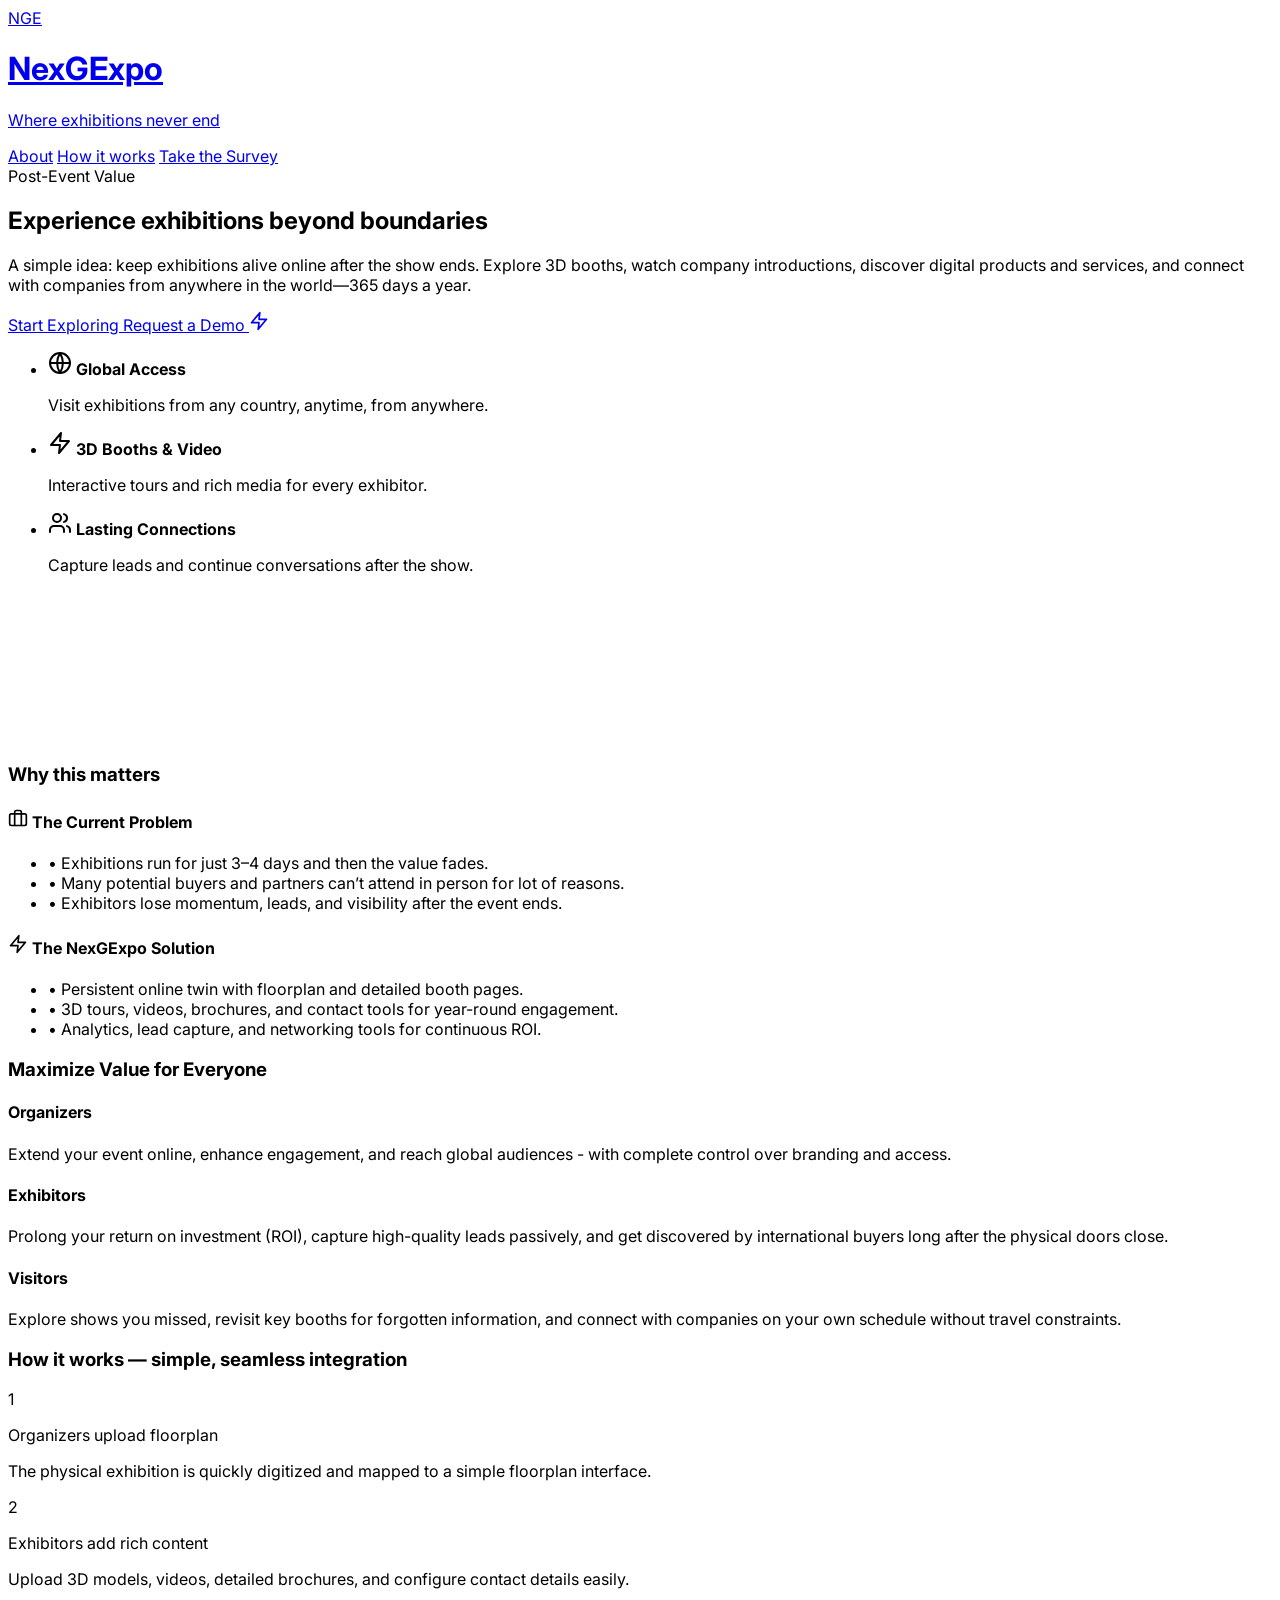
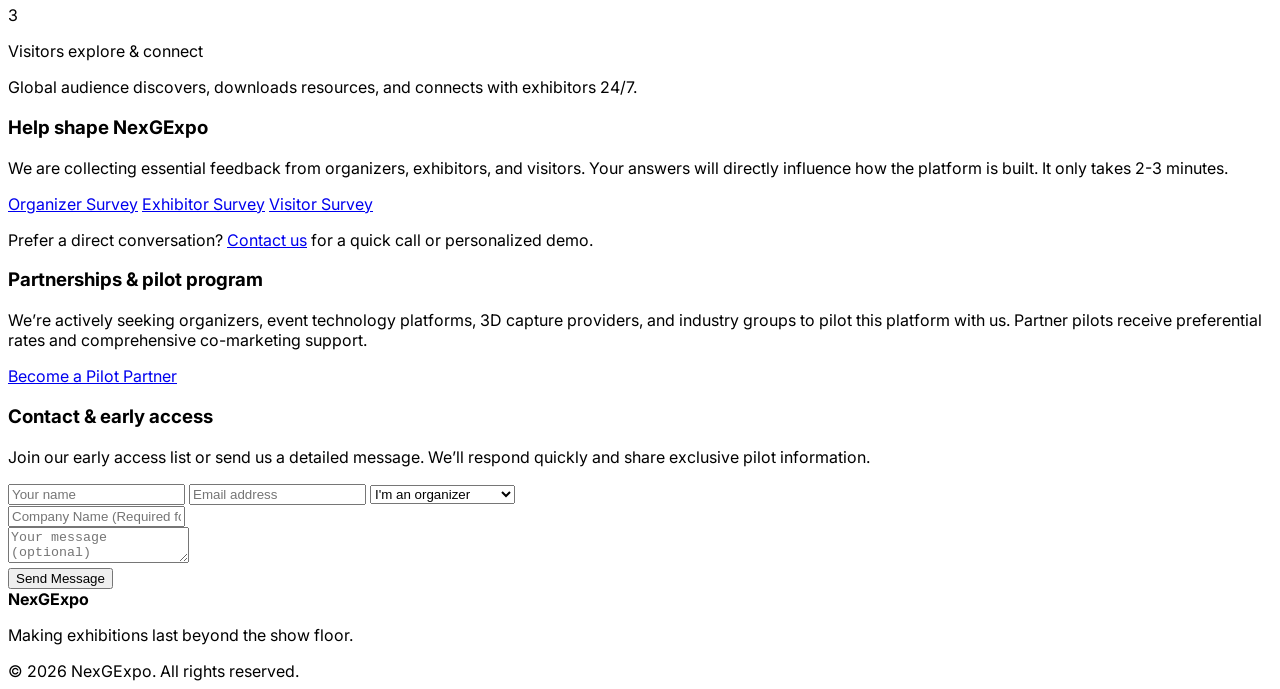
==== index.html @ d825de11 "Update index.html" ====
<!DOCTYPE html>
<html lang="en">
<head>
    <meta charset="UTF-8">
    <meta name="viewport" content="width=device-width, initial-scale=1.0">
    <link rel="apple-touch-icon" sizes="180x180" href="favicon/apple-touch-icon.png">
    <link rel="icon" type="image/png" sizes="32x32" href="favicon/favicon-32x32.png">
    <link rel="icon" type="image/png" sizes="16x16" href="favicon/favicon-16x16.png">
    <link rel="manifest" href="favicon/site.webmanifest">
    <title>NexGExpo | Experience Exhibitions Beyond Boundaries</title>
    <!-- Load Tailwind CSS -->
    <!-- <script src="https://cdn.tailwindcss.com"></script> -->
    
    <!-- SEO Meta Tags -->
    <meta name="description" content="NexGExpo keeps exhibitions alive online, 365 days a year. Explore 3D booths, download brochures, and connect with companies long after the physical event ends.">
    <meta name="keywords" content="virtual exhibitions, online exhibitions, hybrid events, post-event engagement, digital trade shows, 3D booths, event tech, NexGExpo, exhibition ROI">
    <meta name="author" content="NexGExpo">

    <style>
        @import url('https://fonts.googleapis.com/css2?family=Inter:wght@100..900&display=swap');
        body {
            font-family: 'Inter', sans-serif;
            scroll-padding-top: 80px; /* Offset for fixed header */
        }
        /* Custom scroll behavior for smooth transitions */
        html {
            scroll-behavior: smooth;
        }
    </style>
</head>
<body class="min-h-screen bg-gray-50 text-gray-900 antialiased">

    <!-- NAV - Fixed Header for better UX -->
    <header class="sticky top-0 z-50 bg-white shadow-lg backdrop-blur-sm bg-opacity-95 border-b border-gray-100">
        <div class="max-w-7xl mx-auto px-4 sm:px-6 lg:px-8 py-3 flex items-center justify-between">
            <!-- Logo & Brand -->
            <a href="index.html">
            <div class="flex items-center gap-3">
                <!-- LogoIcon Component equivalent -->
                <div class="w-10 h-10 rounded-lg bg-gradient-to-r from-indigo-600 to-teal-400 flex items-center justify-center text-white font-bold shadow-md">NGE</div>
                <div>
                    <h1 class="text-xl font-bold tracking-tight">NexGExpo</h1>
                    <p class="text-xs text-gray-500 hidden sm:block">Where exhibitions never end</p>
                </div>
            </div>
            </a>

            <!-- Navigation Links -->
            <nav class="flex items-center gap-4">
                <a href="#about" class="text-sm font-medium hover:text-indigo-600 transition duration-150 hidden md:block">About</a>
                <a href="#how" class="text-sm font-medium hover:text-indigo-600 transition duration-150 hidden md:block">How it works</a>
                <a href="#survey" class="text-sm font-semibold px-4 py-2 bg-indigo-600 text-white rounded-xl shadow-lg hover:bg-indigo-700 transition duration-150 transform hover:scale-105">
                    Take the Survey
                </a>
            </nav>
        </div>
    </header>

    <main class="pt-16 pb-12">
        <!-- HERO SECTION -->
        <section class="max-w-7xl mx-auto px-4 sm:px-6 lg:px-8 grid grid-cols-1 lg:grid-cols-2 gap-12">
            <!-- Hero Content -->
            <div>
                <span class="inline-block px-3 py-1 text-sm font-semibold bg-teal-100 text-teal-800 rounded-full mb-3">Post-Event Value</span>
                <h2 class="text-5xl lg:text-6xl font-extrabold leading-tight text-gray-900">
                    Experience exhibitions <span class="text-indigo-600">beyond boundaries</span>
                </h2>
                <p class="mt-5 text-xl text-gray-600">
                    A simple idea: keep exhibitions alive online after the show ends. Explore 3D booths, watch company introductions, discover digital products and services, and connect with companies from anywhere in the world—365 days a year.
                </p>

                <div class="mt-8 flex flex-col sm:flex-row gap-4">
                    <a href="#survey" class="inline-flex items-center justify-center px-8 py-3 bg-indigo-600 text-white rounded-xl font-semibold shadow-xl shadow-indigo-200 hover:bg-indigo-700 transition duration-200 transform hover:-translate-y-0.5">
                        Start Exploring
                    </a>
                    <!-- ADDED ID for JS interaction -->
                    <a href="#contact" id="request-demo-btn-hero" class="inline-flex items-center justify-center px-8 py-3 border border-gray-300 rounded-xl text-gray-700 font-medium hover:bg-gray-100 transition duration-200">
                        Request a Demo
                        <!-- Zap Icon (Lightning) -->
                        <svg xmlns="http://www.w3.org/2000/svg" width="20" height="20" viewBox="0 0 24 24" fill="none" stroke="currentColor" stroke-width="2" stroke-linecap="round" stroke-linejoin="round" class="ml-2 w-5 h-5"><polygon points="13 2 3 14 12 14 11 22 21 10 12 10 13 2"/></svg>
                    </a>
                </div>

                <!-- Feature Grid -->
                <ul class="mt-12 grid grid-cols-1 sm:grid-cols-3 gap-6">
                    <li class="bg-white p-5 rounded-xl shadow-md border border-indigo-100">
                        <!-- Globe Icon -->
                        <svg xmlns="http://www.w3.org/2000/svg" width="24" height="24" viewBox="0 0 24 24" fill="none" stroke="currentColor" stroke-width="2" stroke-linecap="round" stroke-linejoin="round" class="w-6 h-6 text-indigo-500 mb-2"><circle cx="12" cy="12" r="10"/><path d="M12 2a20 20 0 0 0 0 20m0-20a20 20 0 0 1 0 20M2 12h20"/></svg>
                        <strong class="font-semibold text-gray-800">Global Access</strong>
                        <p class="text-sm text-gray-500 mt-1">Visit exhibitions from any country, anytime, from anywhere.</p>
                    </li>
                    <li class="bg-white p-5 rounded-xl shadow-md border border-indigo-100">
                        <!-- Zap Icon (Lightning) -->
                        <svg xmlns="http://www.w3.org/2000/svg" width="24" height="24" viewBox="0 0 24 24" fill="none" stroke="currentColor" stroke-width="2" stroke-linecap="round" stroke-linejoin="round" class="w-6 h-6 text-teal-500 mb-2"><polygon points="13 2 3 14 12 14 11 22 21 10 12 10 13 2"/></svg>
                        <strong class="font-semibold text-gray-800">3D Booths & Video</strong>
                        <p class="text-sm text-gray-500 mt-1">Interactive tours and rich media for every exhibitor.</p>
                    </li>
                    <li class="bg-white p-5 rounded-xl shadow-md border border-indigo-100">
                        <!-- Users Icon -->
                        <svg xmlns="http://www.w3.org/2000/svg" width="24" height="24" viewBox="0 0 24 24" fill="none" stroke="currentColor" stroke-width="2" stroke-linecap="round" stroke-linejoin="round" class="w-6 h-6 text-pink-500 mb-2"><path d="M16 21v-2a4 4 0 0 0-4-4H6a4 4 0 0 0-4 4v2"/><circle cx="9" cy="7" r="4"/><path d="M22 21v-2a4 4 0 0 0-3-3.87"/><path d="M16 3.13a4 4 0 0 1 0 7.75"/></svg>
                        <strong class="font-semibold text-gray-800">Lasting Connections</strong>
                        <p class="text-sm text-gray-500 mt-1">Capture leads and continue conversations after the show.</p>
                    </li>
                </ul>
            </div>

            <!-- Hero Video / MP4 Embed -->
            <div class="w-full relative">
                <!-- Inner container: pt-[56.25%] maintains 16:9 aspect ratio on mobile. lg:pt-0 lg:h-full forces the height to match the adjacent grid column on desktop. -->
                <div class="relative pt-[56.25%] lg:pt-0 lg:h-full">
                    <video
                        autoplay
                        loop
                        muted
                        playsinline
                        poster=""
                        class="absolute top-0 left-0 w-full h-full object-cover rounded-2xl shadow-2xl transition duration-500 hover:shadow-indigo-400/50"
                    >
                        <!-- Source path: Assumes the video file is in the same directory as index.html -->
                        <!-- NOTE: Using a pexels download URL as a static source, though this won't work in the final deployed environment, it serves as a good example. -->
                        <source src="https://www.pexels.com/download/video/3209828/" type="video/mp4">
                        Your browser does not support HTML5 video.
                    </video>
                </div>
            </div>
        </section>

        <!-- ABOUT / PROBLEM + SOLUTION -->
        <section id="about" class="max-w-6xl mx-auto px-4 sm:px-6 lg:px-8 mt-20">
            <div class="bg-white rounded-2xl shadow-xl p-8 md:p-12 border border-gray-200">
                <h3 class="text-3xl font-bold text-gray-900">Why this matters</h3>
                <div class="mt-8 grid grid-cols-1 md:grid-cols-2 gap-8">
                    <!-- Problem -->
                    <div class="p-6 bg-red-50/50 border border-red-100 rounded-xl">
                        <h4 class="font-bold text-xl text-red-700 mb-3 flex items-center">
                            <!-- Briefcase Icon -->
                            <svg xmlns="http://www.w3.org/2000/svg" width="20" height="20" viewBox="0 0 24 24" fill="none" stroke="currentColor" stroke-width="2" stroke-linecap="round" stroke-linejoin="round" class="w-5 h-5 mr-2"><rect width="20" height="14" x="2" y="7" rx="2" ry="2"/><path d="M16 21V5a2 2 0 0 0-2-2h-4a2 2 0 0 0-2 2v16"/></svg>
                            The Current Problem
                        </h4>
                        <ul class="mt-3 space-y-2 text-gray-700">
                            <li class="flex items-start"><span class="text-red-500 mr-2">•</span> Exhibitions run for just 3–4 days and then the value fades.</li>
                            <li class="flex items-start"><span class="text-red-500 mr-2">•</span> Many potential buyers and partners can’t attend in person for lot of reasons.</li>
                            <li class="flex items-start"><span class="text-red-500 mr-2">•</span> Exhibitors lose momentum, leads, and visibility after the event ends.</li>
                        </ul>
                    </div>
                    <!-- Solution -->
                    <div class="p-6 bg-green-50/50 border border-green-100 rounded-xl">
                        <h4 class="font-bold text-xl text-green-700 mb-3 flex items-center">
                            <!-- Zap Icon (Lightning) -->
                            <svg xmlns="http://www.w3.org/2000/svg" width="20" height="20" viewBox="0 0 24 24" fill="none" stroke="currentColor" stroke-width="2" stroke-linecap="round" stroke-linejoin="round" class="w-5 h-5 mr-2"><polygon points="13 2 3 14 12 14 11 22 21 10 12 10 13 2"/></svg>
                            The NexGExpo Solution
                        </h4>
                        <ul class="mt-3 space-y-2 text-gray-700">
                            <li class="flex items-start"><span class="text-green-500 mr-2">•</span> Persistent online twin with floorplan and detailed booth pages.</li>
                            <li class="flex items-start"><span class="text-green-500 mr-2">•</span> 3D tours, videos, brochures, and contact tools for year-round engagement.</li>
                            <li class="flex items-start"><span class="text-green-500 mr-2">•</span> Analytics, lead capture, and networking tools for continuous ROI.</li>
                        </ul>
                    </div>
                </div>
            </div>
        </section>

        <!-- WHO BENEFITS -->
        <section class="max-w-7xl mx-auto px-4 sm:px-6 lg:px-8 mt-16">
            <h3 class="text-3xl font-bold text-center mb-10">Maximize Value for Everyone</h3>
            <div class="mt-6 grid grid-cols-1 md:grid-cols-3 gap-6">
                <div class="bg-white p-8 rounded-xl shadow-lg border-t-4 border-indigo-500">
                    <h4 class="font-bold text-2xl text-gray-900 mb-2">Organizers</h4>
                    <p class="mt-2 text-gray-600">Extend your event online, enhance engagement, and reach global audiences - with complete control over branding and access.</p>
                </div>
                <div class="bg-white p-8 rounded-xl shadow-lg border-t-4 border-teal-500">
                    <h4 class="font-bold text-2xl text-gray-900 mb-2">Exhibitors</h4>
                    <p class="mt-2 text-gray-600">Prolong your return on investment (ROI), capture high-quality leads passively, and get discovered by international buyers long after the physical doors close.</p>
                </div>
                <div class="bg-white p-8 rounded-xl shadow-lg border-t-4 border-pink-500">
                    <h4 class="font-bold text-2xl text-gray-900 mb-2">Visitors</h4>
                    <p class="mt-2 text-gray-600">Explore shows you missed, revisit key booths for forgotten information, and connect with companies on your own schedule without travel constraints.</p>
                </div>
            </div>
        </section>

        <!-- HOW IT WORKS -->
        <section id="how" class="max-w-5xl mx-auto px-4 sm:px-6 lg:px-8 mt-20">
            <h3 class="text-3xl font-bold text-center mb-10">How it works — simple, seamless integration</h3>
            <div class="mt-6 grid grid-cols-1 md:grid-cols-3 gap-8">
                <div class="bg-white p-8 rounded-xl shadow-lg text-center border">
                    <div class="text-5xl font-extrabold text-indigo-600 bg-indigo-50 w-16 h-16 rounded-full inline-flex items-center justify-center mx-auto mb-4 border-2 border-indigo-200">1</div>
                    <p class="mt-3 font-semibold text-lg text-gray-900">Organizers upload floorplan</p>
                    <p class="text-sm text-gray-500 mt-2">The physical exhibition is quickly digitized and mapped to a simple floorplan interface.</p>
                </div>
                <div class="bg-white p-8 rounded-xl shadow-lg text-center border">
                    <div class="text-5xl font-extrabold text-teal-600 bg-teal-50 w-16 h-16 rounded-full inline-flex items-center justify-center mx-auto mb-4 border-2 border-teal-200">2</div>
                    <p class="mt-3 font-semibold text-lg text-gray-900">Exhibitors add rich content</p>
                    <p class="text-sm text-gray-500 mt-2">Upload 3D models, videos, detailed brochures, and configure contact details easily.</p>
                </div>
                <div class="bg-white p-8 rounded-xl shadow-lg text-center border">
                    <div class="text-5xl font-extrabold text-pink-600 bg-pink-50 w-16 h-16 rounded-full inline-flex items-center justify-center mx-auto mb-4 border-2 border-pink-200">3</div>
                    <p class="mt-3 font-semibold text-lg text-gray-900">Visitors explore & connect</p>
                    <p class="text-sm text-gray-500 mt-2">Global audience discovers, downloads resources, and connects with exhibitors 24/7.</p>
                </div>
            </div>
        </section>

        <!-- SURVEY SECTION -->
        <section id="survey" class="max-w-4xl mx-auto px-4 sm:px-6 lg:px-8 mt-20">
            <div class="bg-indigo-700 text-white rounded-3xl p-8 md:p-12 shadow-2xl">
                <h3 class="text-3xl font-bold">Help shape NexGExpo</h3>
                <p class="mt-4 text-indigo-100 text-lg">We are collecting essential feedback from organizers, exhibitors, and visitors. Your answers will directly influence how the platform is built. It only takes 2-3 minutes.</p>

                <div class="mt-8 grid grid-cols-1 sm:grid-cols-3 gap-4">
                    <a href="organizers.html" rel="noreferrer" class="block text-center px-4 py-3 bg-white text-indigo-700 rounded-xl font-semibold hover:bg-indigo-50 transition duration-200 shadow-md">Organizer Survey</a>
                    <a href="exhibitors.html" rel="noreferrer" class="block text-center px-4 py-3 bg-white text-indigo-700 rounded-xl font-semibold hover:bg-indigo-50 transition duration-200 shadow-md">Exhibitor Survey</a>
                    <a href="visitors.html" rel="noreferrer" class="block text-center px-4 py-3 bg-white text-indigo-700 rounded-xl font-semibold hover:bg-indigo-50 transition duration-200 shadow-md">Visitor Survey</a>
                </div>

                <p class="mt-6 text-indigo-100 text-sm text-center sm:text-left">Prefer a direct conversation? <a href="#contact" class="underline font-medium hover:text-white transition duration-200">Contact us</a> for a quick call or personalized demo.</p>
            </div>
        </section>

        <!-- PARTNERSHIPS -->
        <section class="max-w-6xl mx-auto px-4 sm:px-6 lg:px-8 mt-16">
            <div class="bg-white rounded-2xl shadow-xl p-8 md:p-12 border border-gray-200">
                <h3 class="text-3xl font-bold">Partnerships & pilot program</h3>
                <p class="mt-4 text-gray-600 text-lg">We’re actively seeking organizers, event technology platforms, 3D capture providers, and industry groups to pilot this platform with us. Partner pilots receive preferential rates and comprehensive co-marketing support.</p>

                <div class="mt-6">
                    <!-- MODIFIED: Added id="pilot-partner-btn" for JS targeting -->
                    <a href="#contact" id="pilot-partner-btn" class="inline-block px-6 py-3 bg-teal-600 text-white rounded-xl font-semibold shadow-lg hover:bg-teal-700 transition duration-200">
                        Become a Pilot Partner
                    </a>
                </div>
            </div>
        </section>

        <!-- CONTACT -->
        <section id="contact" class="max-w-4xl mx-auto px-4 sm:px-6 lg:px-8 mt-20 mb-20">
            <div class="bg-white rounded-2xl shadow-xl p-8 md:p-12 border border-gray-200">
                <h3 class="text-3xl font-bold">Contact & early access</h3>
                <p class="mt-4 text-gray-600 text-lg">Join our early access list or send us a detailed message. We’ll respond quickly and share exclusive pilot information.</p>

                <!-- FORM UPDATED FOR WEB3FORMS -->
                <form id="contact-form" class="mt-8 grid grid-cols-1 gap-5" method="POST" action="https://api.web3forms.com/submit">
                    <!-- REQUIRED: Web3Forms Access Key (REPLACE THIS WITH YOUR KEY!) -->
                    <input type="hidden" name="access_key" value="9a3b64be-4da1-4e08-b91c-bed47e2fc837">
                    <!-- Custom Subject Line (Optional) -->
                    <input type="hidden" name="subject" value="New Contact Inquiry from NexGExpo Landing Page">

                    <input
                        type="text"
                        placeholder="Your name"
                        name="Name"
                        required
                        class="w-full border border-gray-300 rounded-lg px-4 py-3 focus:ring-indigo-500 focus:border-indigo-500 transition duration-150"
                    />
                    <input
                        type="email"
                        placeholder="Email address"
                        name="Email"
                        required
                        class="w-full border border-gray-300 rounded-lg px-4 py-3 focus:ring-indigo-500 focus:border-indigo-500 transition duration-150"
                    />
                    <!-- UPDATED: Changed display text to just "Request Demo" -->
                    <select
                        id="role-select"
                        name="Role"
                        class="w-full border border-gray-300 rounded-lg px-4 py-3 bg-white appearance-none focus:ring-indigo-500 focus:border-indigo-500 transition duration-150"
                    >
                        <option value="Organizer">I'm an organizer</option>
                        <option value="Exhibitor">I'm an exhibitor</option>
                        <option value="Visitor">I'm a visitor/attendee</option>
                        <!-- UPDATED DISPLAY TEXT -->
                        <option value="Request_Demo">Request Demo</option>
                        <option value="Other">Other / Partner</option>
                    </select>

                    <!-- NEW: Company Name Field (Conditional visibility handled by JS) -->
                    <div id="company-name-group" class="hidden">
                        <input
                            type="text"
                            placeholder="Company Name (Required for Demo)"
                            name="Company Name"
                            class="w-full border border-gray-300 rounded-lg px-4 py-3 focus:ring-indigo-500 focus:border-indigo-500 transition duration-150"
                        />
                    </div>

                    <!-- UPDATED: Added ID for JS handling -->
                    <textarea
                        id="message-textarea"
                        placeholder="Your message (optional)"
                        name="Message"
                        class="w-full border border-gray-300 rounded-lg px-4 py-3 h-32 resize-none focus:ring-indigo-500 focus:border-indigo-500 transition duration-150"
                    ></textarea>

                    <div class="flex flex-col sm:flex-row items-center gap-4 mt-2">
                        <button
                            type="submit"
                            id="submit-btn"
                            class="w-full sm:w-auto px-6 py-3 bg-indigo-600 text-white rounded-xl font-semibold hover:bg-indigo-700 transition duration-200 disabled:opacity-50 disabled:cursor-not-allowed shadow-md"
                        >
                            Send Message
                        </button>
                    </div>

                    <!-- Form Status Messages -->
                    <div id="form-status"></div>
                </form>
            </div>
        </section>
    </main>

    <!-- FOOTER -->
    <footer class="bg-white border-t border-gray-200">
        <div class="max-w-7xl mx-auto px-4 sm:px-6 lg:px-8 py-8 flex flex-col md:flex-row items-center justify-between gap-4">
            <div class="text-center md:text-left">
                <strong class="text-gray-900 text-lg">NexGExpo</strong>
                <p class="text-sm text-gray-500 mt-1">Making exhibitions last beyond the show floor.</p>
            </div>
            <div class="text-sm text-gray-500">© <span id="current-year"></span> NexGExpo. All rights reserved.</div>
        </div>
    </footer>

    <!-- Vanilla JavaScript for interactivity (Form Handling) -->
    <script>
        document.addEventListener('DOMContentLoaded', () => {
            // Set current year in the footer
            document.getElementById('current-year').textContent = new Date().getFullYear();
            
            setupFormSubmission();
            const updateFields = setupConditionalFields(); // Store the updateFields function
            setupSmoothScrolling(updateFields); // Pass updateFields to smooth scrolling handler
        });

        // Function to handle conditional visibility and auto-filling
        function setupConditionalFields() {
            const roleSelect = document.getElementById('role-select');
            const companyNameGroup = document.getElementById('company-name-group');
            const companyNameInput = companyNameGroup.querySelector('input[name="Company Name"]');
            const messageTextarea = document.getElementById('message-textarea');
            const DEMO_MESSAGE = "Notify me when demo Launches";

            const updateFields = () => {
                // Check if the selected role is the "Request Demo" option
                const isDemoRequest = roleSelect.value === 'Request_Demo';

                // NOTE: The 'Other' role does not require the Company Name field
                const isPartnerRequest = roleSelect.value === 'Other'; 

                if (isDemoRequest) {
                    // 1. Show Company Name field and make it required
                    companyNameGroup.classList.remove('hidden');
                    companyNameInput.required = true;

                    // 2. Auto-fill message if it's currently empty or contains a default placeholder
                    if (messageTextarea.value.trim() === '' || messageTextarea.value.trim() === 'Your message (optional)') {
                        messageTextarea.value = DEMO_MESSAGE;
                    }

                } else if (isPartnerRequest) {
                    // 1. Hide Company Name field and remove required attribute
                    companyNameGroup.classList.add('hidden');
                    companyNameInput.required = false;
                    companyNameInput.value = ''; // Clear value

                    // 2. Clear message only if it contains the auto-filled text
                    if (messageTextarea.value.trim() === DEMO_MESSAGE) {
                        messageTextarea.value = '';
                    }
                } else {
                    // 1. Hide Company Name field and remove required attribute
                    companyNameGroup.classList.add('hidden');
                    companyNameInput.required = false;
                    companyNameInput.value = ''; // Clear value

                    // 2. Clear message only if it contains the auto-filled text
                    if (messageTextarea.value.trim() === DEMO_MESSAGE) {
                        messageTextarea.value = '';
                    }
                }
            };

            // Initial call to set fields based on default selection (if needed)
            updateFields();
            // Listen for changes in the dropdown
            roleSelect.addEventListener('change', updateFields);
            
            // Return the updateFields function so it can be called externally
            return updateFields;
        }

        // Function to display status messages (success/error)
        function showStatusMessage(status, message = '') {
            const formStatus = document.getElementById('form-status');
            let htmlContent = '';
            
            if (status === 'success') {
                htmlContent = `
                    <p class="mt-4 p-3 bg-green-100 text-green-700 border border-green-300 rounded-lg flex items-center">
                        <!-- Mail Icon SVG -->
                        <svg xmlns="http://www.w3.org/2000/svg" width="20" height="20" viewBox="0 0 24 24" fill="none" stroke="currentColor" stroke-width="2" stroke-linecap="round" stroke-linejoin="round" class="w-5 h-5 mr-2"><path d="M4 4h16c1.1 0 2 .9 2 2v12c0 1.1-.9 2-2 2H4c-1.1 0-2-.9-2-2V6c0-1.1.9-2 2-2z"/><polyline points="22,6 12,13 2,6"/></svg>
                        Thank you! Your message has been sent successfully. We'll be in touch soon.
                    </p>`;
            } else if (status === 'error') {
                htmlContent = `
                    <p class="mt-4 p-3 bg-red-100 text-red-700 border border-red-300 rounded-lg flex items-center">
                        <!-- Alert Triangle Icon SVG -->
                        <svg xmlns="http://www.w3.org/2000/svg" width="20" height="20" viewBox="0 0 24 24" fill="none" stroke="currentColor" stroke-width="2" stroke-linecap="round" stroke-linejoin="round" class="w-5 h-5 mr-2"><path d="M10.29 3.86L2.4 17.65C1.73 18.81 2.65 20 4 20h16c1.35 0 2.27-1.19 1.6-2.35L13.71 3.86c-.66-1.16-2.36-1.16-3.02 0z"/><line x1="12" y1="9" x2="12" y2="13"/><line x1="12" y1="17" x2="12.01" y2="17"/></svg>
                        Submission failed: ${message}
                    </p>`;
            } else {
                formStatus.innerHTML = '';
                return;
            }
            
            formStatus.innerHTML = htmlContent;
        }

        async function setupFormSubmission() {
            const form = document.getElementById('contact-form');
            const submitButton = document.getElementById('submit-btn');

            form.addEventListener('submit', async (e) => {
                e.preventDefault();
                
                // Manual check to ensure required fields (especially dynamic ones) are filled
                if (!form.checkValidity()) {
                    // If form is invalid, let the browser show its error messages.
                    form.reportValidity();
                    return; 
                }

                // Set submitting state
                submitButton.disabled = true;
                submitButton.textContent = 'Sending...';
                submitButton.classList.add('opacity-50', 'cursor-not-allowed');
                showStatusMessage(null); // Clear previous status

                const formData = new FormData(form);

                try {
                    // Send data to Web3Forms endpoint
                    const response = await fetch(form.action, {
                        method: form.method,
                        body: formData
                    });

                    // Web3Forms always returns JSON
                    const result = await response.json(); 

                    if (result.success) {
                        showStatusMessage('success');
                        form.reset();
                    } else {
                        // Handle server-side errors (e.g., missing access key)
                        console.error('Web3Forms Error:', result);
                        showStatusMessage('error', result.message || 'Please check the console for details.');
                    }

                } catch (error) {
                    console.error('Submission Network Error:', error);
                    showStatusMessage('error', 'Network error or unable to reach the server.');
                } finally {
                    // Reset state
                    submitButton.disabled = false;
                    submitButton.textContent = 'Send Message';
                    submitButton.classList.remove('opacity-50', 'cursor-not-allowed');
                }
            });
        }

        function setupSmoothScrolling(updateFieldsCallback) {
            const roleSelect = document.getElementById('role-select');
            const requestDemoBtn = document.getElementById('request-demo-btn-hero');
            // NEW: Get the Pilot Partner button
            const pilotPartnerBtn = document.getElementById('pilot-partner-btn');

            // Set up listener for the main "Request a Demo" button click
            if (requestDemoBtn) {
                requestDemoBtn.addEventListener('click', () => {
                    // 1. Set the dropdown to the demo option
                    roleSelect.value = 'Request_Demo';
                    
                    // 2. Manually trigger the conditional logic to show Company field and fill message
                    if (updateFieldsCallback) {
                        updateFieldsCallback();
                    }
                    // The anchor's default behavior handles the scroll to #contact
                });
            }
            
            // NEW: Set up listener for the "Pilot Partner" button click
            if (pilotPartnerBtn) {
                pilotPartnerBtn.addEventListener('click', () => {
                    // 1. Set the dropdown to the Other/Partner option
                    roleSelect.value = 'Other';

                    // 2. Manually trigger the conditional logic to hide Company field and clear demo message
                    if (updateFieldsCallback) {
                        updateFieldsCallback();
                    }
                    // The anchor's default behavior handles the scroll to #contact
                });
            }


            // This is the manual JS smooth scroll implementation to handle the fixed header offset
            document.querySelectorAll('a[href^="#"]').forEach(anchor => {
                anchor.addEventListener('click', function (e) {
                    const href = this.getAttribute('href');
                    const targetId = href.substring(1);
                    const targetElement = document.getElementById(targetId);

                    if (targetElement) {
                        // Only prevent default if it's a valid internal hash link
                        e.preventDefault(); 
                        
                        const offset = 80;
                        const elementPosition = targetElement.getBoundingClientRect().top;
                        const offsetPosition = elementPosition + window.pageYOffset - offset;

                        window.scrollTo({
                            top: offsetPosition,
                            behavior: 'smooth'
                        });
                    }
                });
            });
        }
    </script>
</body>

</html>
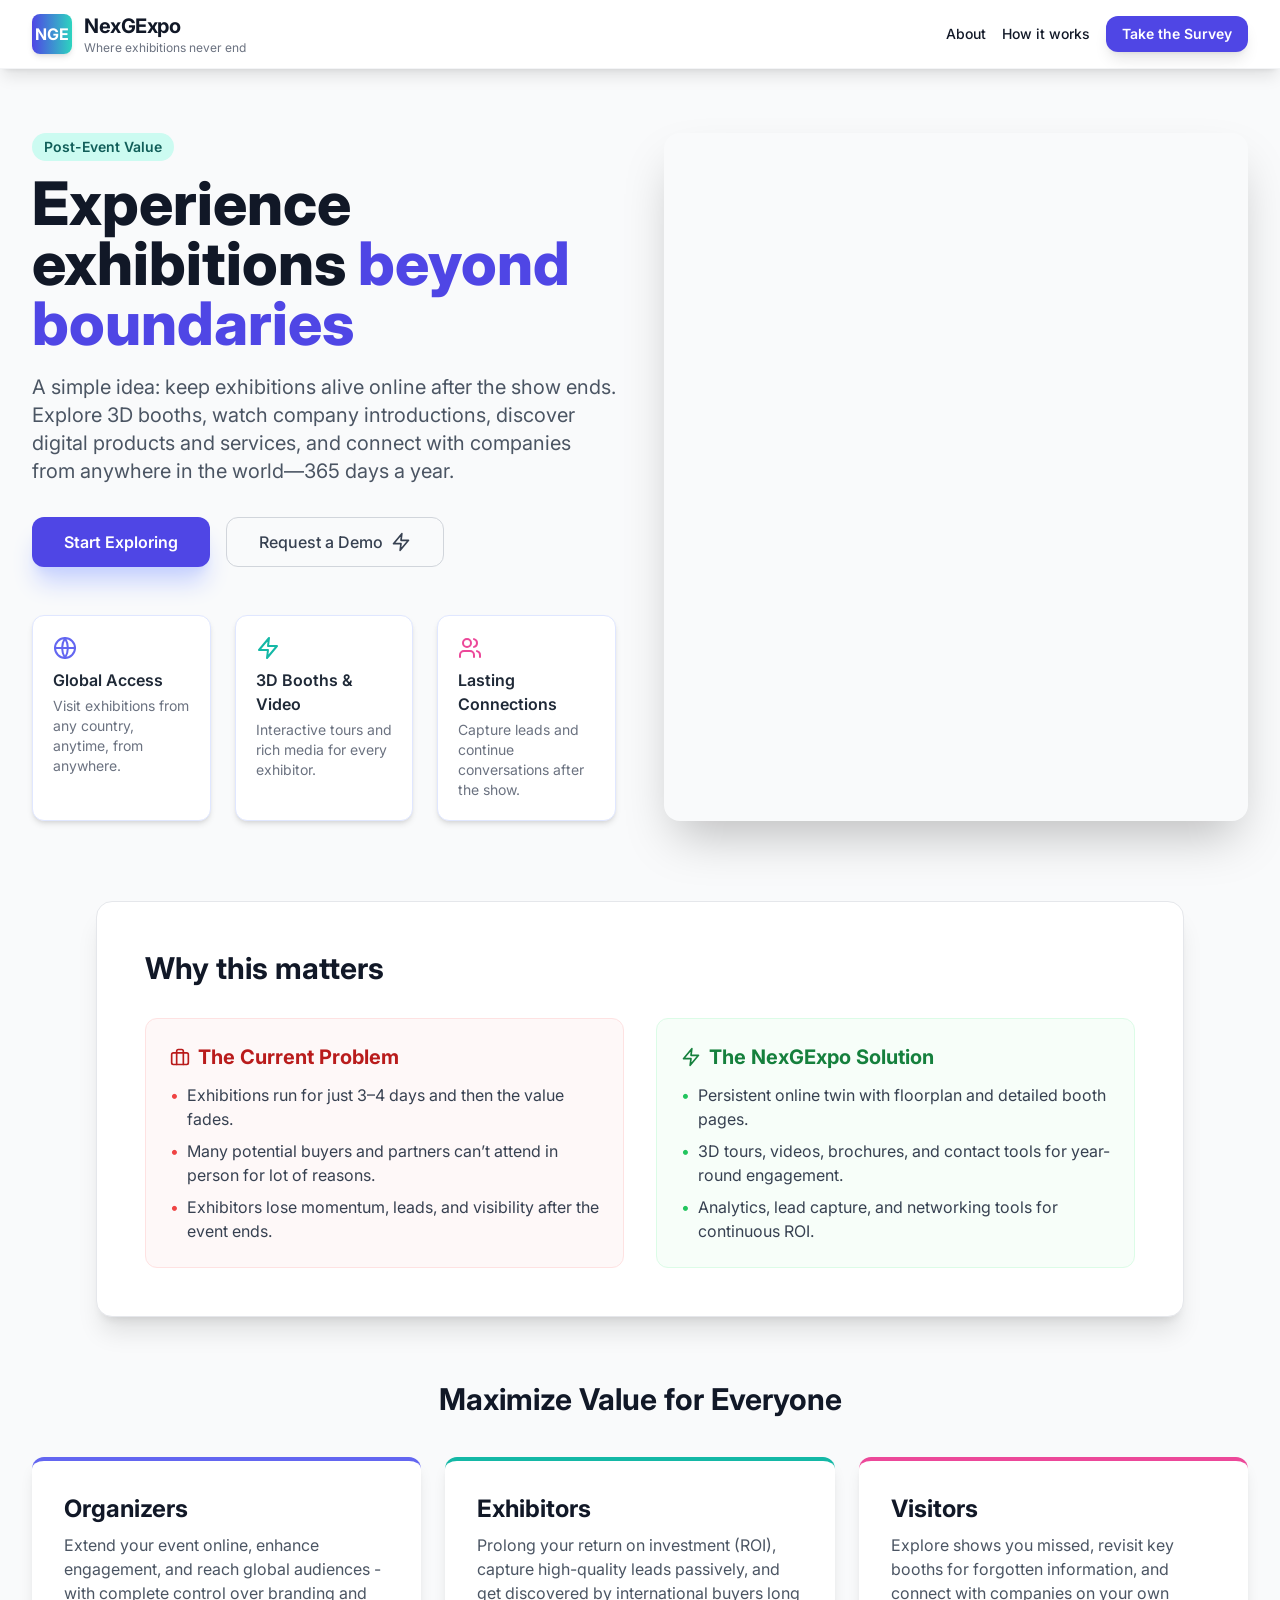
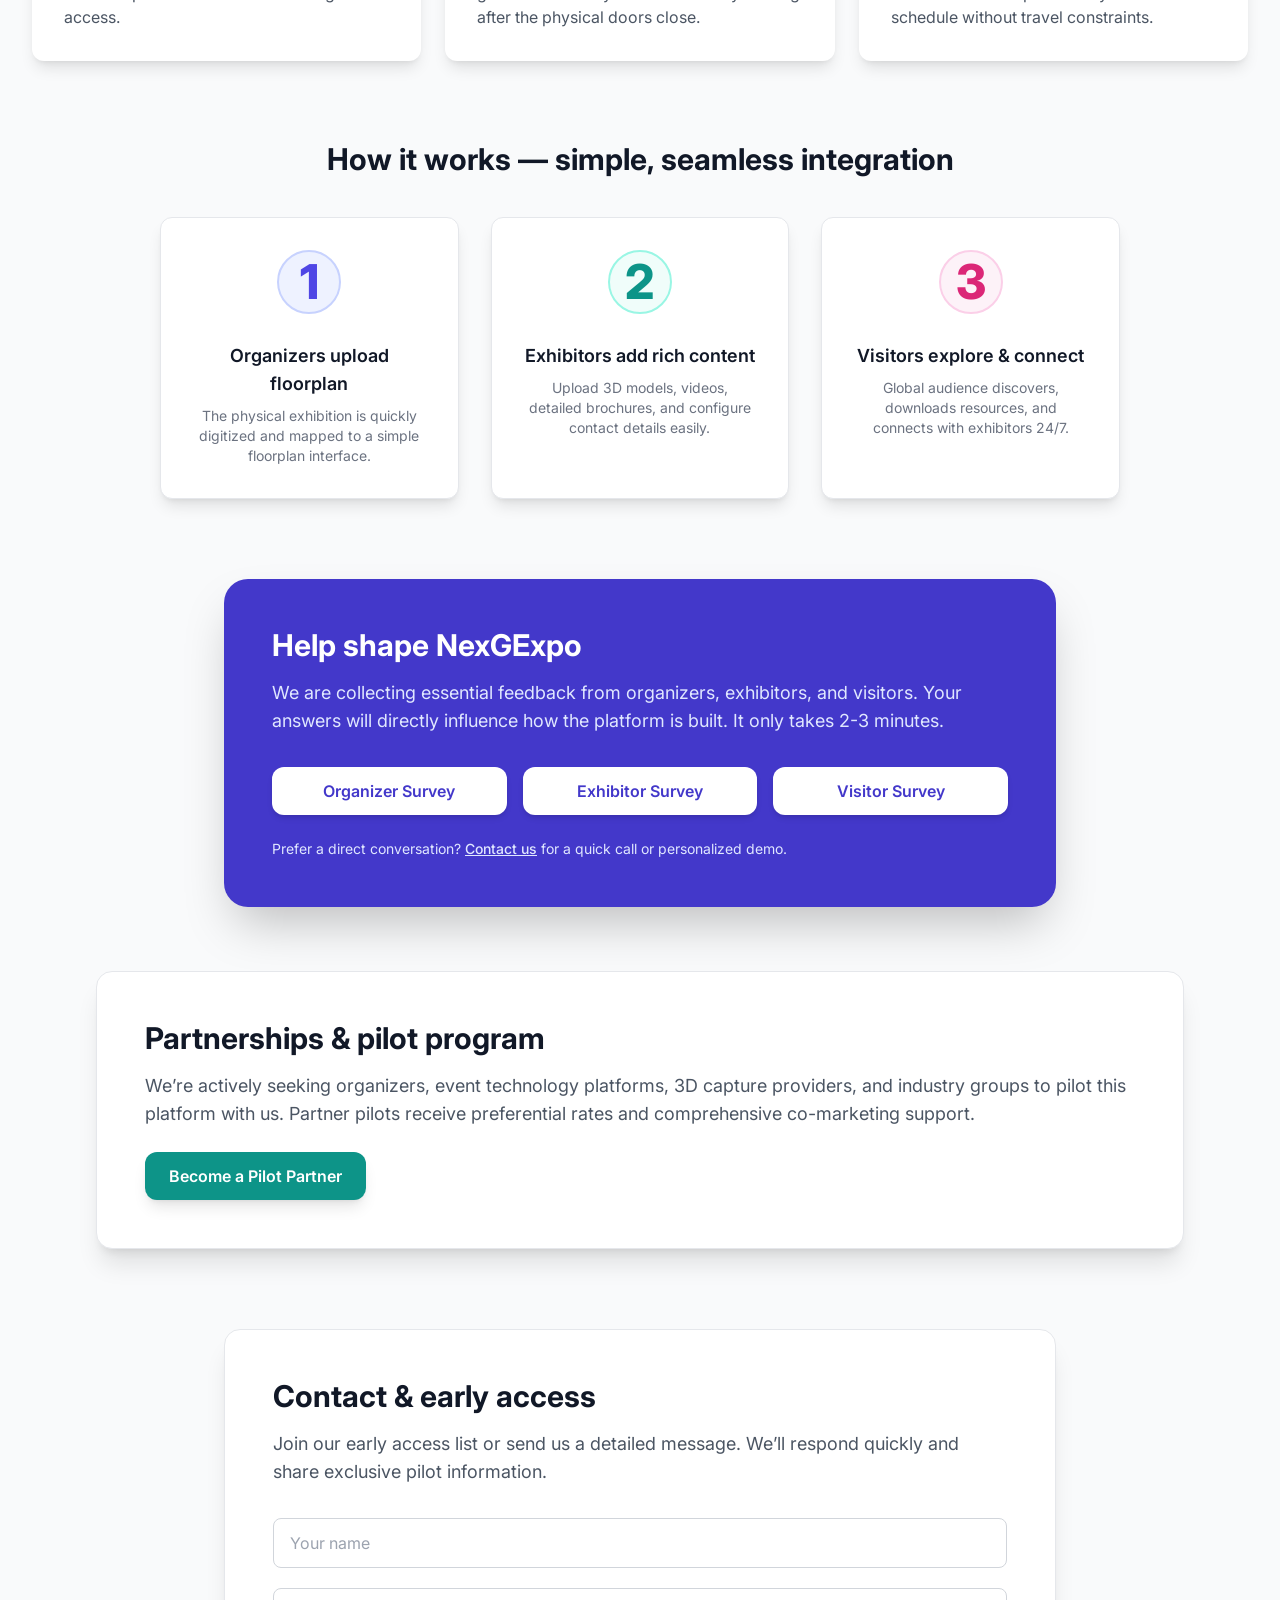
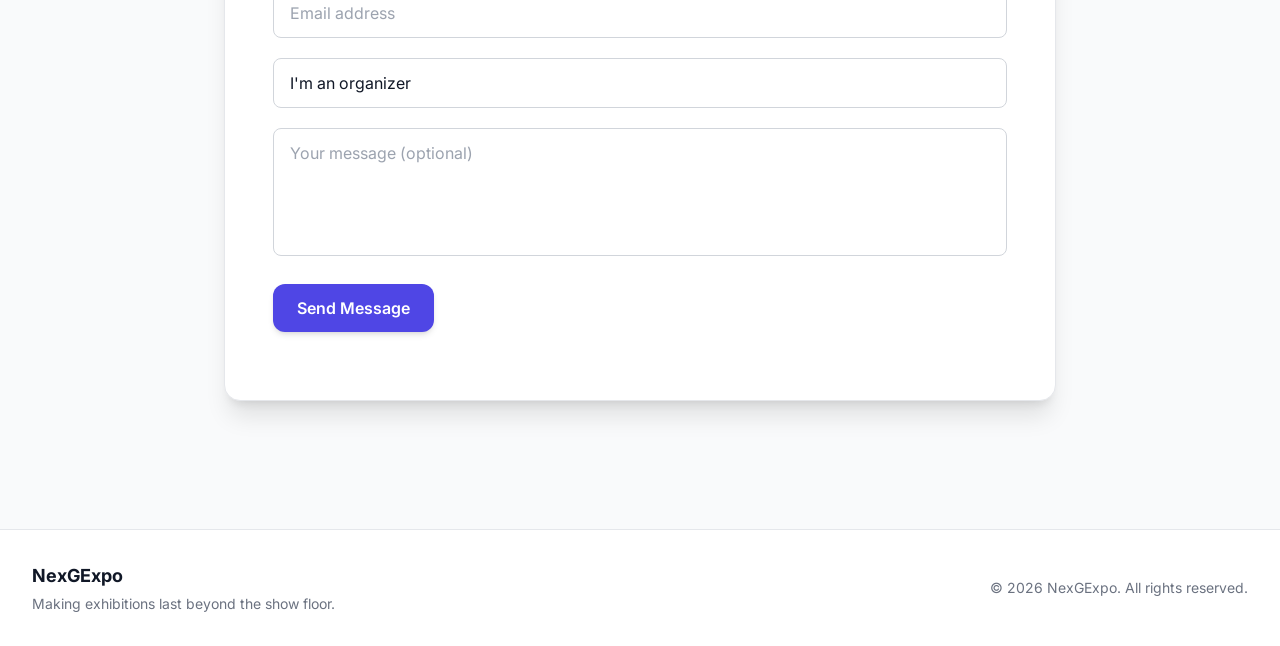
==== commit 781ad37d: "Update print statement from 'Hello' to 'Goodbye'" ====
--- a/index.html
+++ b/index.html
@@ -8,6 +8,7 @@
     <link rel="icon" type="image/png" sizes="16x16" href="favicon/favicon-16x16.png">
     <link rel="manifest" href="favicon/site.webmanifest">
     <title>NexGExpo | Experience Exhibitions Beyond Boundaries</title>
+    <link href="output.css" rel="stylesheet">
     <!-- Load Tailwind CSS -->
     <!-- <script src="https://cdn.tailwindcss.com"></script> -->
     
@@ -536,3 +537,4 @@
 
 
 
+
--- a/output.css
+++ b/output.css
@@ -0,0 +1,1478 @@
+/*
+! tailwindcss v3.2.7 | MIT License | https://tailwindcss.com
+*/
+
+/*
+1. Prevent padding and border from affecting element width. (https://github.com/mozdevs/cssremedy/issues/4)
+2. Allow adding a border to an element by just adding a border-width. (https://github.com/tailwindcss/tailwindcss/pull/116)
+*/
+
+*,
+::before,
+::after {
+  box-sizing: border-box;
+  /* 1 */
+  border-width: 0;
+  /* 2 */
+  border-style: solid;
+  /* 2 */
+  border-color: #e5e7eb;
+  /* 2 */
+}
+
+::before,
+::after {
+  --tw-content: '';
+}
+
+/*
+1. Use a consistent sensible line-height in all browsers.
+2. Prevent adjustments of font size after orientation changes in iOS.
+3. Use a more readable tab size.
+4. Use the user's configured `sans` font-family by default.
+5. Use the user's configured `sans` font-feature-settings by default.
+*/
+
+html {
+  line-height: 1.5;
+  /* 1 */
+  -webkit-text-size-adjust: 100%;
+  /* 2 */
+  -moz-tab-size: 4;
+  /* 3 */
+  -o-tab-size: 4;
+     tab-size: 4;
+  /* 3 */
+  font-family: ui-sans-serif, system-ui, -apple-system, BlinkMacSystemFont, "Segoe UI", Roboto, "Helvetica Neue", Arial, "Noto Sans", sans-serif, "Apple Color Emoji", "Segoe UI Emoji", "Segoe UI Symbol", "Noto Color Emoji";
+  /* 4 */
+  font-feature-settings: normal;
+  /* 5 */
+}
+
+/*
+1. Remove the margin in all browsers.
+2. Inherit line-height from `html` so users can set them as a class directly on the `html` element.
+*/
+
+body {
+  margin: 0;
+  /* 1 */
+  line-height: inherit;
+  /* 2 */
+}
+
+/*
+1. Add the correct height in Firefox.
+2. Correct the inheritance of border color in Firefox. (https://bugzilla.mozilla.org/show_bug.cgi?id=190655)
+3. Ensure horizontal rules are visible by default.
+*/
+
+hr {
+  height: 0;
+  /* 1 */
+  color: inherit;
+  /* 2 */
+  border-top-width: 1px;
+  /* 3 */
+}
+
+/*
+Add the correct text decoration in Chrome, Edge, and Safari.
+*/
+
+abbr:where([title]) {
+  -webkit-text-decoration: underline dotted;
+          text-decoration: underline dotted;
+}
+
+/*
+Remove the default font size and weight for headings.
+*/
+
+h1,
+h2,
+h3,
+h4,
+h5,
+h6 {
+  font-size: inherit;
+  font-weight: inherit;
+}
+
+/*
+Reset links to optimize for opt-in styling instead of opt-out.
+*/
+
+a {
+  color: inherit;
+  text-decoration: inherit;
+}
+
+/*
+Add the correct font weight in Edge and Safari.
+*/
+
+b,
+strong {
+  font-weight: bolder;
+}
+
+/*
+1. Use the user's configured `mono` font family by default.
+2. Correct the odd `em` font sizing in all browsers.
+*/
+
+code,
+kbd,
+samp,
+pre {
+  font-family: ui-monospace, SFMono-Regular, Menlo, Monaco, Consolas, "Liberation Mono", "Courier New", monospace;
+  /* 1 */
+  font-size: 1em;
+  /* 2 */
+}
+
+/*
+Add the correct font size in all browsers.
+*/
+
+small {
+  font-size: 80%;
+}
+
+/*
+Prevent `sub` and `sup` elements from affecting the line height in all browsers.
+*/
+
+sub,
+sup {
+  font-size: 75%;
+  line-height: 0;
+  position: relative;
+  vertical-align: baseline;
+}
+
+sub {
+  bottom: -0.25em;
+}
+
+sup {
+  top: -0.5em;
+}
+
+/*
+1. Remove text indentation from table contents in Chrome and Safari. (https://bugs.chromium.org/p/chromium/issues/detail?id=999088, https://bugs.webkit.org/show_bug.cgi?id=201297)
+2. Correct table border color inheritance in all Chrome and Safari. (https://bugs.chromium.org/p/chromium/issues/detail?id=935729, https://bugs.webkit.org/show_bug.cgi?id=195016)
+3. Remove gaps between table borders by default.
+*/
+
+table {
+  text-indent: 0;
+  /* 1 */
+  border-color: inherit;
+  /* 2 */
+  border-collapse: collapse;
+  /* 3 */
+}
+
+/*
+1. Change the font styles in all browsers.
+2. Remove the margin in Firefox and Safari.
+3. Remove default padding in all browsers.
+*/
+
+button,
+input,
+optgroup,
+select,
+textarea {
+  font-family: inherit;
+  /* 1 */
+  font-size: 100%;
+  /* 1 */
+  font-weight: inherit;
+  /* 1 */
+  line-height: inherit;
+  /* 1 */
+  color: inherit;
+  /* 1 */
+  margin: 0;
+  /* 2 */
+  padding: 0;
+  /* 3 */
+}
+
+/*
+Remove the inheritance of text transform in Edge and Firefox.
+*/
+
+button,
+select {
+  text-transform: none;
+}
+
+/*
+1. Correct the inability to style clickable types in iOS and Safari.
+2. Remove default button styles.
+*/
+
+button,
+[type='button'],
+[type='reset'],
+[type='submit'] {
+  -webkit-appearance: button;
+  /* 1 */
+  background-color: transparent;
+  /* 2 */
+  background-image: none;
+  /* 2 */
+}
+
+/*
+Use the modern Firefox focus style for all focusable elements.
+*/
+
+:-moz-focusring {
+  outline: auto;
+}
+
+/*
+Remove the additional `:invalid` styles in Firefox. (https://github.com/mozilla/gecko-dev/blob/2f9eacd9d3d995c937b4251a5557d95d494c9be1/layout/style/res/forms.css#L728-L737)
+*/
+
+:-moz-ui-invalid {
+  box-shadow: none;
+}
+
+/*
+Add the correct vertical alignment in Chrome and Firefox.
+*/
+
+progress {
+  vertical-align: baseline;
+}
+
+/*
+Correct the cursor style of increment and decrement buttons in Safari.
+*/
+
+::-webkit-inner-spin-button,
+::-webkit-outer-spin-button {
+  height: auto;
+}
+
+/*
+1. Correct the odd appearance in Chrome and Safari.
+2. Correct the outline style in Safari.
+*/
+
+[type='search'] {
+  -webkit-appearance: textfield;
+  /* 1 */
+  outline-offset: -2px;
+  /* 2 */
+}
+
+/*
+Remove the inner padding in Chrome and Safari on macOS.
+*/
+
+::-webkit-search-decoration {
+  -webkit-appearance: none;
+}
+
+/*
+1. Correct the inability to style clickable types in iOS and Safari.
+2. Change font properties to `inherit` in Safari.
+*/
+
+::-webkit-file-upload-button {
+  -webkit-appearance: button;
+  /* 1 */
+  font: inherit;
+  /* 2 */
+}
+
+/*
+Add the correct display in Chrome and Safari.
+*/
+
+summary {
+  display: list-item;
+}
+
+/*
+Removes the default spacing and border for appropriate elements.
+*/
+
+blockquote,
+dl,
+dd,
+h1,
+h2,
+h3,
+h4,
+h5,
+h6,
+hr,
+figure,
+p,
+pre {
+  margin: 0;
+}
+
+fieldset {
+  margin: 0;
+  padding: 0;
+}
+
+legend {
+  padding: 0;
+}
+
+ol,
+ul,
+menu {
+  list-style: none;
+  margin: 0;
+  padding: 0;
+}
+
+/*
+Prevent resizing textareas horizontally by default.
+*/
+
+textarea {
+  resize: vertical;
+}
+
+/*
+1. Reset the default placeholder opacity in Firefox. (https://github.com/tailwindlabs/tailwindcss/issues/3300)
+2. Set the default placeholder color to the user's configured gray 400 color.
+*/
+
+input::-moz-placeholder, textarea::-moz-placeholder {
+  opacity: 1;
+  /* 1 */
+  color: #9ca3af;
+  /* 2 */
+}
+
+input::placeholder,
+textarea::placeholder {
+  opacity: 1;
+  /* 1 */
+  color: #9ca3af;
+  /* 2 */
+}
+
+/*
+Set the default cursor for buttons.
+*/
+
+button,
+[role="button"] {
+  cursor: pointer;
+}
+
+/*
+Make sure disabled buttons don't get the pointer cursor.
+*/
+
+:disabled {
+  cursor: default;
+}
+
+/*
+1. Make replaced elements `display: block` by default. (https://github.com/mozdevs/cssremedy/issues/14)
+2. Add `vertical-align: middle` to align replaced elements more sensibly by default. (https://github.com/jensimmons/cssremedy/issues/14#issuecomment-634934210)
+   This can trigger a poorly considered lint error in some tools but is included by design.
+*/
+
+img,
+svg,
+video,
+canvas,
+audio,
+iframe,
+embed,
+object {
+  display: block;
+  /* 1 */
+  vertical-align: middle;
+  /* 2 */
+}
+
+/*
+Constrain images and videos to the parent width and preserve their intrinsic aspect ratio. (https://github.com/mozdevs/cssremedy/issues/14)
+*/
+
+img,
+video {
+  max-width: 100%;
+  height: auto;
+}
+
+/* Make elements with the HTML hidden attribute stay hidden by default */
+
+[hidden] {
+  display: none;
+}
+
+*, ::before, ::after {
+  --tw-border-spacing-x: 0;
+  --tw-border-spacing-y: 0;
+  --tw-translate-x: 0;
+  --tw-translate-y: 0;
+  --tw-rotate: 0;
+  --tw-skew-x: 0;
+  --tw-skew-y: 0;
+  --tw-scale-x: 1;
+  --tw-scale-y: 1;
+  --tw-pan-x:  ;
+  --tw-pan-y:  ;
+  --tw-pinch-zoom:  ;
+  --tw-scroll-snap-strictness: proximity;
+  --tw-ordinal:  ;
+  --tw-slashed-zero:  ;
+  --tw-numeric-figure:  ;
+  --tw-numeric-spacing:  ;
+  --tw-numeric-fraction:  ;
+  --tw-ring-inset:  ;
+  --tw-ring-offset-width: 0px;
+  --tw-ring-offset-color: #fff;
+  --tw-ring-color: rgb(59 130 246 / 0.5);
+  --tw-ring-offset-shadow: 0 0 #0000;
+  --tw-ring-shadow: 0 0 #0000;
+  --tw-shadow: 0 0 #0000;
+  --tw-shadow-colored: 0 0 #0000;
+  --tw-blur:  ;
+  --tw-brightness:  ;
+  --tw-contrast:  ;
+  --tw-grayscale:  ;
+  --tw-hue-rotate:  ;
+  --tw-invert:  ;
+  --tw-saturate:  ;
+  --tw-sepia:  ;
+  --tw-drop-shadow:  ;
+  --tw-backdrop-blur:  ;
+  --tw-backdrop-brightness:  ;
+  --tw-backdrop-contrast:  ;
+  --tw-backdrop-grayscale:  ;
+  --tw-backdrop-hue-rotate:  ;
+  --tw-backdrop-invert:  ;
+  --tw-backdrop-opacity:  ;
+  --tw-backdrop-saturate:  ;
+  --tw-backdrop-sepia:  ;
+}
+
+::backdrop {
+  --tw-border-spacing-x: 0;
+  --tw-border-spacing-y: 0;
+  --tw-translate-x: 0;
+  --tw-translate-y: 0;
+  --tw-rotate: 0;
+  --tw-skew-x: 0;
+  --tw-skew-y: 0;
+  --tw-scale-x: 1;
+  --tw-scale-y: 1;
+  --tw-pan-x:  ;
+  --tw-pan-y:  ;
+  --tw-pinch-zoom:  ;
+  --tw-scroll-snap-strictness: proximity;
+  --tw-ordinal:  ;
+  --tw-slashed-zero:  ;
+  --tw-numeric-figure:  ;
+  --tw-numeric-spacing:  ;
+  --tw-numeric-fraction:  ;
+  --tw-ring-inset:  ;
+  --tw-ring-offset-width: 0px;
+  --tw-ring-offset-color: #fff;
+  --tw-ring-color: rgb(59 130 246 / 0.5);
+  --tw-ring-offset-shadow: 0 0 #0000;
+  --tw-ring-shadow: 0 0 #0000;
+  --tw-shadow: 0 0 #0000;
+  --tw-shadow-colored: 0 0 #0000;
+  --tw-blur:  ;
+  --tw-brightness:  ;
+  --tw-contrast:  ;
+  --tw-grayscale:  ;
+  --tw-hue-rotate:  ;
+  --tw-invert:  ;
+  --tw-saturate:  ;
+  --tw-sepia:  ;
+  --tw-drop-shadow:  ;
+  --tw-backdrop-blur:  ;
+  --tw-backdrop-brightness:  ;
+  --tw-backdrop-contrast:  ;
+  --tw-backdrop-grayscale:  ;
+  --tw-backdrop-hue-rotate:  ;
+  --tw-backdrop-invert:  ;
+  --tw-backdrop-opacity:  ;
+  --tw-backdrop-saturate:  ;
+  --tw-backdrop-sepia:  ;
+}
+
+.container {
+  width: 100%;
+}
+
+@media (min-width: 640px) {
+  .container {
+    max-width: 640px;
+  }
+}
+
+@media (min-width: 768px) {
+  .container {
+    max-width: 768px;
+  }
+}
+
+@media (min-width: 1024px) {
+  .container {
+    max-width: 1024px;
+  }
+}
+
+@media (min-width: 1280px) {
+  .container {
+    max-width: 1280px;
+  }
+}
+
+@media (min-width: 1536px) {
+  .container {
+    max-width: 1536px;
+  }
+}
+
+.static {
+  position: static;
+}
+
+.fixed {
+  position: fixed;
+}
+
+.absolute {
+  position: absolute;
+}
+
+.relative {
+  position: relative;
+}
+
+.sticky {
+  position: sticky;
+}
+
+.left-0 {
+  left: 0px;
+}
+
+.top-0 {
+  top: 0px;
+}
+
+.z-50 {
+  z-index: 50;
+}
+
+.mx-auto {
+  margin-left: auto;
+  margin-right: auto;
+}
+
+.mb-10 {
+  margin-bottom: 2.5rem;
+}
+
+.mb-2 {
+  margin-bottom: 0.5rem;
+}
+
+.mb-20 {
+  margin-bottom: 5rem;
+}
+
+.mb-3 {
+  margin-bottom: 0.75rem;
+}
+
+.mb-4 {
+  margin-bottom: 1rem;
+}
+
+.mb-6 {
+  margin-bottom: 1.5rem;
+}
+
+.ml-2 {
+  margin-left: 0.5rem;
+}
+
+.mr-2 {
+  margin-right: 0.5rem;
+}
+
+.mt-1 {
+  margin-top: 0.25rem;
+}
+
+.mt-12 {
+  margin-top: 3rem;
+}
+
+.mt-16 {
+  margin-top: 4rem;
+}
+
+.mt-2 {
+  margin-top: 0.5rem;
+}
+
+.mt-20 {
+  margin-top: 5rem;
+}
+
+.mt-3 {
+  margin-top: 0.75rem;
+}
+
+.mt-4 {
+  margin-top: 1rem;
+}
+
+.mt-5 {
+  margin-top: 1.25rem;
+}
+
+.mt-6 {
+  margin-top: 1.5rem;
+}
+
+.mt-8 {
+  margin-top: 2rem;
+}
+
+.mt-auto {
+  margin-top: auto;
+}
+
+.block {
+  display: block;
+}
+
+.inline-block {
+  display: inline-block;
+}
+
+.flex {
+  display: flex;
+}
+
+.inline-flex {
+  display: inline-flex;
+}
+
+.grid {
+  display: grid;
+}
+
+.hidden {
+  display: none;
+}
+
+.h-10 {
+  height: 2.5rem;
+}
+
+.h-16 {
+  height: 4rem;
+}
+
+.h-32 {
+  height: 8rem;
+}
+
+.h-5 {
+  height: 1.25rem;
+}
+
+.h-6 {
+  height: 1.5rem;
+}
+
+.h-full {
+  height: 100%;
+}
+
+.min-h-screen {
+  min-height: 100vh;
+}
+
+.w-10 {
+  width: 2.5rem;
+}
+
+.w-16 {
+  width: 4rem;
+}
+
+.w-5 {
+  width: 1.25rem;
+}
+
+.w-6 {
+  width: 1.5rem;
+}
+
+.w-full {
+  width: 100%;
+}
+
+.max-w-4xl {
+  max-width: 56rem;
+}
+
+.max-w-5xl {
+  max-width: 64rem;
+}
+
+.max-w-6xl {
+  max-width: 72rem;
+}
+
+.max-w-7xl {
+  max-width: 80rem;
+}
+
+.flex-grow {
+  flex-grow: 1;
+}
+
+.transform {
+  transform: translate(var(--tw-translate-x), var(--tw-translate-y)) rotate(var(--tw-rotate)) skewX(var(--tw-skew-x)) skewY(var(--tw-skew-y)) scaleX(var(--tw-scale-x)) scaleY(var(--tw-scale-y));
+}
+
+.cursor-not-allowed {
+  cursor: not-allowed;
+}
+
+.resize-none {
+  resize: none;
+}
+
+.appearance-none {
+  -webkit-appearance: none;
+     -moz-appearance: none;
+          appearance: none;
+}
+
+.grid-cols-1 {
+  grid-template-columns: repeat(1, minmax(0, 1fr));
+}
+
+.flex-col {
+  flex-direction: column;
+}
+
+.items-start {
+  align-items: flex-start;
+}
+
+.items-center {
+  align-items: center;
+}
+
+.justify-center {
+  justify-content: center;
+}
+
+.justify-between {
+  justify-content: space-between;
+}
+
+.gap-12 {
+  gap: 3rem;
+}
+
+.gap-3 {
+  gap: 0.75rem;
+}
+
+.gap-4 {
+  gap: 1rem;
+}
+
+.gap-5 {
+  gap: 1.25rem;
+}
+
+.gap-6 {
+  gap: 1.5rem;
+}
+
+.gap-8 {
+  gap: 2rem;
+}
+
+.space-y-2 > :not([hidden]) ~ :not([hidden]) {
+  --tw-space-y-reverse: 0;
+  margin-top: calc(0.5rem * calc(1 - var(--tw-space-y-reverse)));
+  margin-bottom: calc(0.5rem * var(--tw-space-y-reverse));
+}
+
+.rounded-2xl {
+  border-radius: 1rem;
+}
+
+.rounded-3xl {
+  border-radius: 1.5rem;
+}
+
+.rounded-full {
+  border-radius: 9999px;
+}
+
+.rounded-lg {
+  border-radius: 0.5rem;
+}
+
+.rounded-xl {
+  border-radius: 0.75rem;
+}
+
+.border {
+  border-width: 1px;
+}
+
+.border-2 {
+  border-width: 2px;
+}
+
+.border-b {
+  border-bottom-width: 1px;
+}
+
+.border-t {
+  border-top-width: 1px;
+}
+
+.border-t-4 {
+  border-top-width: 4px;
+}
+
+.border-gray-100 {
+  --tw-border-opacity: 1;
+  border-color: rgb(243 244 246 / var(--tw-border-opacity));
+}
+
+.border-gray-200 {
+  --tw-border-opacity: 1;
+  border-color: rgb(229 231 235 / var(--tw-border-opacity));
+}
+
+.border-gray-300 {
+  --tw-border-opacity: 1;
+  border-color: rgb(209 213 219 / var(--tw-border-opacity));
+}
+
+.border-green-100 {
+  --tw-border-opacity: 1;
+  border-color: rgb(220 252 231 / var(--tw-border-opacity));
+}
+
+.border-green-300 {
+  --tw-border-opacity: 1;
+  border-color: rgb(134 239 172 / var(--tw-border-opacity));
+}
+
+.border-indigo-100 {
+  --tw-border-opacity: 1;
+  border-color: rgb(224 231 255 / var(--tw-border-opacity));
+}
+
+.border-indigo-200 {
+  --tw-border-opacity: 1;
+  border-color: rgb(199 210 254 / var(--tw-border-opacity));
+}
+
+.border-indigo-500 {
+  --tw-border-opacity: 1;
+  border-color: rgb(99 102 241 / var(--tw-border-opacity));
+}
+
+.border-pink-200 {
+  --tw-border-opacity: 1;
+  border-color: rgb(251 207 232 / var(--tw-border-opacity));
+}
+
+.border-pink-500 {
+  --tw-border-opacity: 1;
+  border-color: rgb(236 72 153 / var(--tw-border-opacity));
+}
+
+.border-red-100 {
+  --tw-border-opacity: 1;
+  border-color: rgb(254 226 226 / var(--tw-border-opacity));
+}
+
+.border-red-300 {
+  --tw-border-opacity: 1;
+  border-color: rgb(252 165 165 / var(--tw-border-opacity));
+}
+
+.border-teal-200 {
+  --tw-border-opacity: 1;
+  border-color: rgb(153 246 228 / var(--tw-border-opacity));
+}
+
+.border-teal-500 {
+  --tw-border-opacity: 1;
+  border-color: rgb(20 184 166 / var(--tw-border-opacity));
+}
+
+.bg-gray-50 {
+  --tw-bg-opacity: 1;
+  background-color: rgb(249 250 251 / var(--tw-bg-opacity));
+}
+
+.bg-green-100 {
+  --tw-bg-opacity: 1;
+  background-color: rgb(220 252 231 / var(--tw-bg-opacity));
+}
+
+.bg-green-50\/50 {
+  background-color: rgb(240 253 244 / 0.5);
+}
+
+.bg-indigo-50 {
+  --tw-bg-opacity: 1;
+  background-color: rgb(238 242 255 / var(--tw-bg-opacity));
+}
+
+.bg-indigo-600 {
+  --tw-bg-opacity: 1;
+  background-color: rgb(79 70 229 / var(--tw-bg-opacity));
+}
+
+.bg-indigo-700 {
+  --tw-bg-opacity: 1;
+  background-color: rgb(67 56 202 / var(--tw-bg-opacity));
+}
+
+.bg-pink-50 {
+  --tw-bg-opacity: 1;
+  background-color: rgb(253 242 248 / var(--tw-bg-opacity));
+}
+
+.bg-red-100 {
+  --tw-bg-opacity: 1;
+  background-color: rgb(254 226 226 / var(--tw-bg-opacity));
+}
+
+.bg-red-50\/50 {
+  background-color: rgb(254 242 242 / 0.5);
+}
+
+.bg-teal-100 {
+  --tw-bg-opacity: 1;
+  background-color: rgb(204 251 241 / var(--tw-bg-opacity));
+}
+
+.bg-teal-50 {
+  --tw-bg-opacity: 1;
+  background-color: rgb(240 253 250 / var(--tw-bg-opacity));
+}
+
+.bg-teal-600 {
+  --tw-bg-opacity: 1;
+  background-color: rgb(13 148 136 / var(--tw-bg-opacity));
+}
+
+.bg-white {
+  --tw-bg-opacity: 1;
+  background-color: rgb(255 255 255 / var(--tw-bg-opacity));
+}
+
+.bg-opacity-95 {
+  --tw-bg-opacity: 0.95;
+}
+
+.bg-gradient-to-r {
+  background-image: linear-gradient(to right, var(--tw-gradient-stops));
+}
+
+.from-indigo-600 {
+  --tw-gradient-from: #4f46e5;
+  --tw-gradient-to: rgb(79 70 229 / 0);
+  --tw-gradient-stops: var(--tw-gradient-from), var(--tw-gradient-to);
+}
+
+.to-teal-400 {
+  --tw-gradient-to: #2dd4bf;
+}
+
+.object-cover {
+  -o-object-fit: cover;
+     object-fit: cover;
+}
+
+.p-3 {
+  padding: 0.75rem;
+}
+
+.p-4 {
+  padding: 1rem;
+}
+
+.p-5 {
+  padding: 1.25rem;
+}
+
+.p-6 {
+  padding: 1.5rem;
+}
+
+.p-8 {
+  padding: 2rem;
+}
+
+.px-3 {
+  padding-left: 0.75rem;
+  padding-right: 0.75rem;
+}
+
+.px-4 {
+  padding-left: 1rem;
+  padding-right: 1rem;
+}
+
+.px-6 {
+  padding-left: 1.5rem;
+  padding-right: 1.5rem;
+}
+
+.px-8 {
+  padding-left: 2rem;
+  padding-right: 2rem;
+}
+
+.py-1 {
+  padding-top: 0.25rem;
+  padding-bottom: 0.25rem;
+}
+
+.py-16 {
+  padding-top: 4rem;
+  padding-bottom: 4rem;
+}
+
+.py-2 {
+  padding-top: 0.5rem;
+  padding-bottom: 0.5rem;
+}
+
+.py-3 {
+  padding-top: 0.75rem;
+  padding-bottom: 0.75rem;
+}
+
+.py-8 {
+  padding-top: 2rem;
+  padding-bottom: 2rem;
+}
+
+.pb-12 {
+  padding-bottom: 3rem;
+}
+
+.pt-16 {
+  padding-top: 4rem;
+}
+
+.pt-\[56\.25\%\] {
+  padding-top: 56.25%;
+}
+
+.text-center {
+  text-align: center;
+}
+
+.text-2xl {
+  font-size: 1.5rem;
+  line-height: 2rem;
+}
+
+.text-3xl {
+  font-size: 1.875rem;
+  line-height: 2.25rem;
+}
+
+.text-5xl {
+  font-size: 3rem;
+  line-height: 1;
+}
+
+.text-lg {
+  font-size: 1.125rem;
+  line-height: 1.75rem;
+}
+
+.text-sm {
+  font-size: 0.875rem;
+  line-height: 1.25rem;
+}
+
+.text-xl {
+  font-size: 1.25rem;
+  line-height: 1.75rem;
+}
+
+.text-xs {
+  font-size: 0.75rem;
+  line-height: 1rem;
+}
+
+.font-bold {
+  font-weight: 700;
+}
+
+.font-extrabold {
+  font-weight: 800;
+}
+
+.font-medium {
+  font-weight: 500;
+}
+
+.font-semibold {
+  font-weight: 600;
+}
+
+.leading-tight {
+  line-height: 1.25;
+}
+
+.tracking-tight {
+  letter-spacing: -0.025em;
+}
+
+.text-gray-500 {
+  --tw-text-opacity: 1;
+  color: rgb(107 114 128 / var(--tw-text-opacity));
+}
+
+.text-gray-600 {
+  --tw-text-opacity: 1;
+  color: rgb(75 85 99 / var(--tw-text-opacity));
+}
+
+.text-gray-700 {
+  --tw-text-opacity: 1;
+  color: rgb(55 65 81 / var(--tw-text-opacity));
+}
+
+.text-gray-800 {
+  --tw-text-opacity: 1;
+  color: rgb(31 41 55 / var(--tw-text-opacity));
+}
+
+.text-gray-900 {
+  --tw-text-opacity: 1;
+  color: rgb(17 24 39 / var(--tw-text-opacity));
+}
+
+.text-green-500 {
+  --tw-text-opacity: 1;
+  color: rgb(34 197 94 / var(--tw-text-opacity));
+}
+
+.text-green-700 {
+  --tw-text-opacity: 1;
+  color: rgb(21 128 61 / var(--tw-text-opacity));
+}
+
+.text-indigo-100 {
+  --tw-text-opacity: 1;
+  color: rgb(224 231 255 / var(--tw-text-opacity));
+}
+
+.text-indigo-500 {
+  --tw-text-opacity: 1;
+  color: rgb(99 102 241 / var(--tw-text-opacity));
+}
+
+.text-indigo-600 {
+  --tw-text-opacity: 1;
+  color: rgb(79 70 229 / var(--tw-text-opacity));
+}
+
+.text-indigo-700 {
+  --tw-text-opacity: 1;
+  color: rgb(67 56 202 / var(--tw-text-opacity));
+}
+
+.text-pink-500 {
+  --tw-text-opacity: 1;
+  color: rgb(236 72 153 / var(--tw-text-opacity));
+}
+
+.text-pink-600 {
+  --tw-text-opacity: 1;
+  color: rgb(219 39 119 / var(--tw-text-opacity));
+}
+
+.text-red-500 {
+  --tw-text-opacity: 1;
+  color: rgb(239 68 68 / var(--tw-text-opacity));
+}
+
+.text-red-700 {
+  --tw-text-opacity: 1;
+  color: rgb(185 28 28 / var(--tw-text-opacity));
+}
+
+.text-teal-500 {
+  --tw-text-opacity: 1;
+  color: rgb(20 184 166 / var(--tw-text-opacity));
+}
+
+.text-teal-600 {
+  --tw-text-opacity: 1;
+  color: rgb(13 148 136 / var(--tw-text-opacity));
+}
+
+.text-teal-800 {
+  --tw-text-opacity: 1;
+  color: rgb(17 94 89 / var(--tw-text-opacity));
+}
+
+.text-white {
+  --tw-text-opacity: 1;
+  color: rgb(255 255 255 / var(--tw-text-opacity));
+}
+
+.underline {
+  text-decoration-line: underline;
+}
+
+.antialiased {
+  -webkit-font-smoothing: antialiased;
+  -moz-osx-font-smoothing: grayscale;
+}
+
+.opacity-50 {
+  opacity: 0.5;
+}
+
+.shadow-2xl {
+  --tw-shadow: 0 25px 50px -12px rgb(0 0 0 / 0.25);
+  --tw-shadow-colored: 0 25px 50px -12px var(--tw-shadow-color);
+  box-shadow: var(--tw-ring-offset-shadow, 0 0 #0000), var(--tw-ring-shadow, 0 0 #0000), var(--tw-shadow);
+}
+
+.shadow-lg {
+  --tw-shadow: 0 10px 15px -3px rgb(0 0 0 / 0.1), 0 4px 6px -4px rgb(0 0 0 / 0.1);
+  --tw-shadow-colored: 0 10px 15px -3px var(--tw-shadow-color), 0 4px 6px -4px var(--tw-shadow-color);
+  box-shadow: var(--tw-ring-offset-shadow, 0 0 #0000), var(--tw-ring-shadow, 0 0 #0000), var(--tw-shadow);
+}
+
+.shadow-md {
+  --tw-shadow: 0 4px 6px -1px rgb(0 0 0 / 0.1), 0 2px 4px -2px rgb(0 0 0 / 0.1);
+  --tw-shadow-colored: 0 4px 6px -1px var(--tw-shadow-color), 0 2px 4px -2px var(--tw-shadow-color);
+  box-shadow: var(--tw-ring-offset-shadow, 0 0 #0000), var(--tw-ring-shadow, 0 0 #0000), var(--tw-shadow);
+}
+
+.shadow-xl {
+  --tw-shadow: 0 20px 25px -5px rgb(0 0 0 / 0.1), 0 8px 10px -6px rgb(0 0 0 / 0.1);
+  --tw-shadow-colored: 0 20px 25px -5px var(--tw-shadow-color), 0 8px 10px -6px var(--tw-shadow-color);
+  box-shadow: var(--tw-ring-offset-shadow, 0 0 #0000), var(--tw-ring-shadow, 0 0 #0000), var(--tw-shadow);
+}
+
+.shadow-indigo-200 {
+  --tw-shadow-color: #c7d2fe;
+  --tw-shadow: var(--tw-shadow-colored);
+}
+
+.backdrop-blur-sm {
+  --tw-backdrop-blur: blur(4px);
+  -webkit-backdrop-filter: var(--tw-backdrop-blur) var(--tw-backdrop-brightness) var(--tw-backdrop-contrast) var(--tw-backdrop-grayscale) var(--tw-backdrop-hue-rotate) var(--tw-backdrop-invert) var(--tw-backdrop-opacity) var(--tw-backdrop-saturate) var(--tw-backdrop-sepia);
+          backdrop-filter: var(--tw-backdrop-blur) var(--tw-backdrop-brightness) var(--tw-backdrop-contrast) var(--tw-backdrop-grayscale) var(--tw-backdrop-hue-rotate) var(--tw-backdrop-invert) var(--tw-backdrop-opacity) var(--tw-backdrop-saturate) var(--tw-backdrop-sepia);
+}
+
+.transition {
+  transition-property: color, background-color, border-color, text-decoration-color, fill, stroke, opacity, box-shadow, transform, filter, -webkit-backdrop-filter;
+  transition-property: color, background-color, border-color, text-decoration-color, fill, stroke, opacity, box-shadow, transform, filter, backdrop-filter;
+  transition-property: color, background-color, border-color, text-decoration-color, fill, stroke, opacity, box-shadow, transform, filter, backdrop-filter, -webkit-backdrop-filter;
+  transition-timing-function: cubic-bezier(0.4, 0, 0.2, 1);
+  transition-duration: 150ms;
+}
+
+.duration-150 {
+  transition-duration: 150ms;
+}
+
+.duration-200 {
+  transition-duration: 200ms;
+}
+
+.duration-500 {
+  transition-duration: 500ms;
+}
+
+.hover\:-translate-y-0:hover {
+  --tw-translate-y: -0px;
+  transform: translate(var(--tw-translate-x), var(--tw-translate-y)) rotate(var(--tw-rotate)) skewX(var(--tw-skew-x)) skewY(var(--tw-skew-y)) scaleX(var(--tw-scale-x)) scaleY(var(--tw-scale-y));
+}
+
+.hover\:-translate-y-0\.5:hover {
+  --tw-translate-y: -0.125rem;
+  transform: translate(var(--tw-translate-x), var(--tw-translate-y)) rotate(var(--tw-rotate)) skewX(var(--tw-skew-x)) skewY(var(--tw-skew-y)) scaleX(var(--tw-scale-x)) scaleY(var(--tw-scale-y));
+}
+
+.hover\:scale-105:hover {
+  --tw-scale-x: 1.05;
+  --tw-scale-y: 1.05;
+  transform: translate(var(--tw-translate-x), var(--tw-translate-y)) rotate(var(--tw-rotate)) skewX(var(--tw-skew-x)) skewY(var(--tw-skew-y)) scaleX(var(--tw-scale-x)) scaleY(var(--tw-scale-y));
+}
+
+.hover\:bg-gray-100:hover {
+  --tw-bg-opacity: 1;
+  background-color: rgb(243 244 246 / var(--tw-bg-opacity));
+}
+
+.hover\:bg-indigo-50:hover {
+  --tw-bg-opacity: 1;
+  background-color: rgb(238 242 255 / var(--tw-bg-opacity));
+}
+
+.hover\:bg-indigo-700:hover {
+  --tw-bg-opacity: 1;
+  background-color: rgb(67 56 202 / var(--tw-bg-opacity));
+}
+
+.hover\:bg-teal-700:hover {
+  --tw-bg-opacity: 1;
+  background-color: rgb(15 118 110 / var(--tw-bg-opacity));
+}
+
+.hover\:text-indigo-600:hover {
+  --tw-text-opacity: 1;
+  color: rgb(79 70 229 / var(--tw-text-opacity));
+}
+
+.hover\:text-white:hover {
+  --tw-text-opacity: 1;
+  color: rgb(255 255 255 / var(--tw-text-opacity));
+}
+
+.hover\:shadow-indigo-400\/50:hover {
+  --tw-shadow-color: rgb(129 140 248 / 0.5);
+  --tw-shadow: var(--tw-shadow-colored);
+}
+
+.focus\:border-indigo-500:focus {
+  --tw-border-opacity: 1;
+  border-color: rgb(99 102 241 / var(--tw-border-opacity));
+}
+
+.focus\:ring-indigo-500:focus {
+  --tw-ring-opacity: 1;
+  --tw-ring-color: rgb(99 102 241 / var(--tw-ring-opacity));
+}
+
+.disabled\:cursor-not-allowed:disabled {
+  cursor: not-allowed;
+}
+
+.disabled\:opacity-50:disabled {
+  opacity: 0.5;
+}
+
+@media (min-width: 640px) {
+  .sm\:block {
+    display: block;
+  }
+
+  .sm\:w-auto {
+    width: auto;
+  }
+
+  .sm\:grid-cols-3 {
+    grid-template-columns: repeat(3, minmax(0, 1fr));
+  }
+
+  .sm\:flex-row {
+    flex-direction: row;
+  }
+
+  .sm\:p-6 {
+    padding: 1.5rem;
+  }
+
+  .sm\:px-6 {
+    padding-left: 1.5rem;
+    padding-right: 1.5rem;
+  }
+
+  .sm\:text-left {
+    text-align: left;
+  }
+}
+
+@media (min-width: 768px) {
+  .md\:block {
+    display: block;
+  }
+
+  .md\:grid-cols-2 {
+    grid-template-columns: repeat(2, minmax(0, 1fr));
+  }
+
+  .md\:grid-cols-3 {
+    grid-template-columns: repeat(3, minmax(0, 1fr));
+  }
+
+  .md\:flex-row {
+    flex-direction: row;
+  }
+
+  .md\:p-12 {
+    padding: 3rem;
+  }
+
+  .md\:text-left {
+    text-align: left;
+  }
+}
+
+@media (min-width: 1024px) {
+  .lg\:h-full {
+    height: 100%;
+  }
+
+  .lg\:grid-cols-2 {
+    grid-template-columns: repeat(2, minmax(0, 1fr));
+  }
+
+  .lg\:p-8 {
+    padding: 2rem;
+  }
+
+  .lg\:px-8 {
+    padding-left: 2rem;
+    padding-right: 2rem;
+  }
+
+  .lg\:pt-0 {
+    padding-top: 0px;
+  }
+
+  .lg\:text-6xl {
+    font-size: 3.75rem;
+    line-height: 1;
+  }
+}
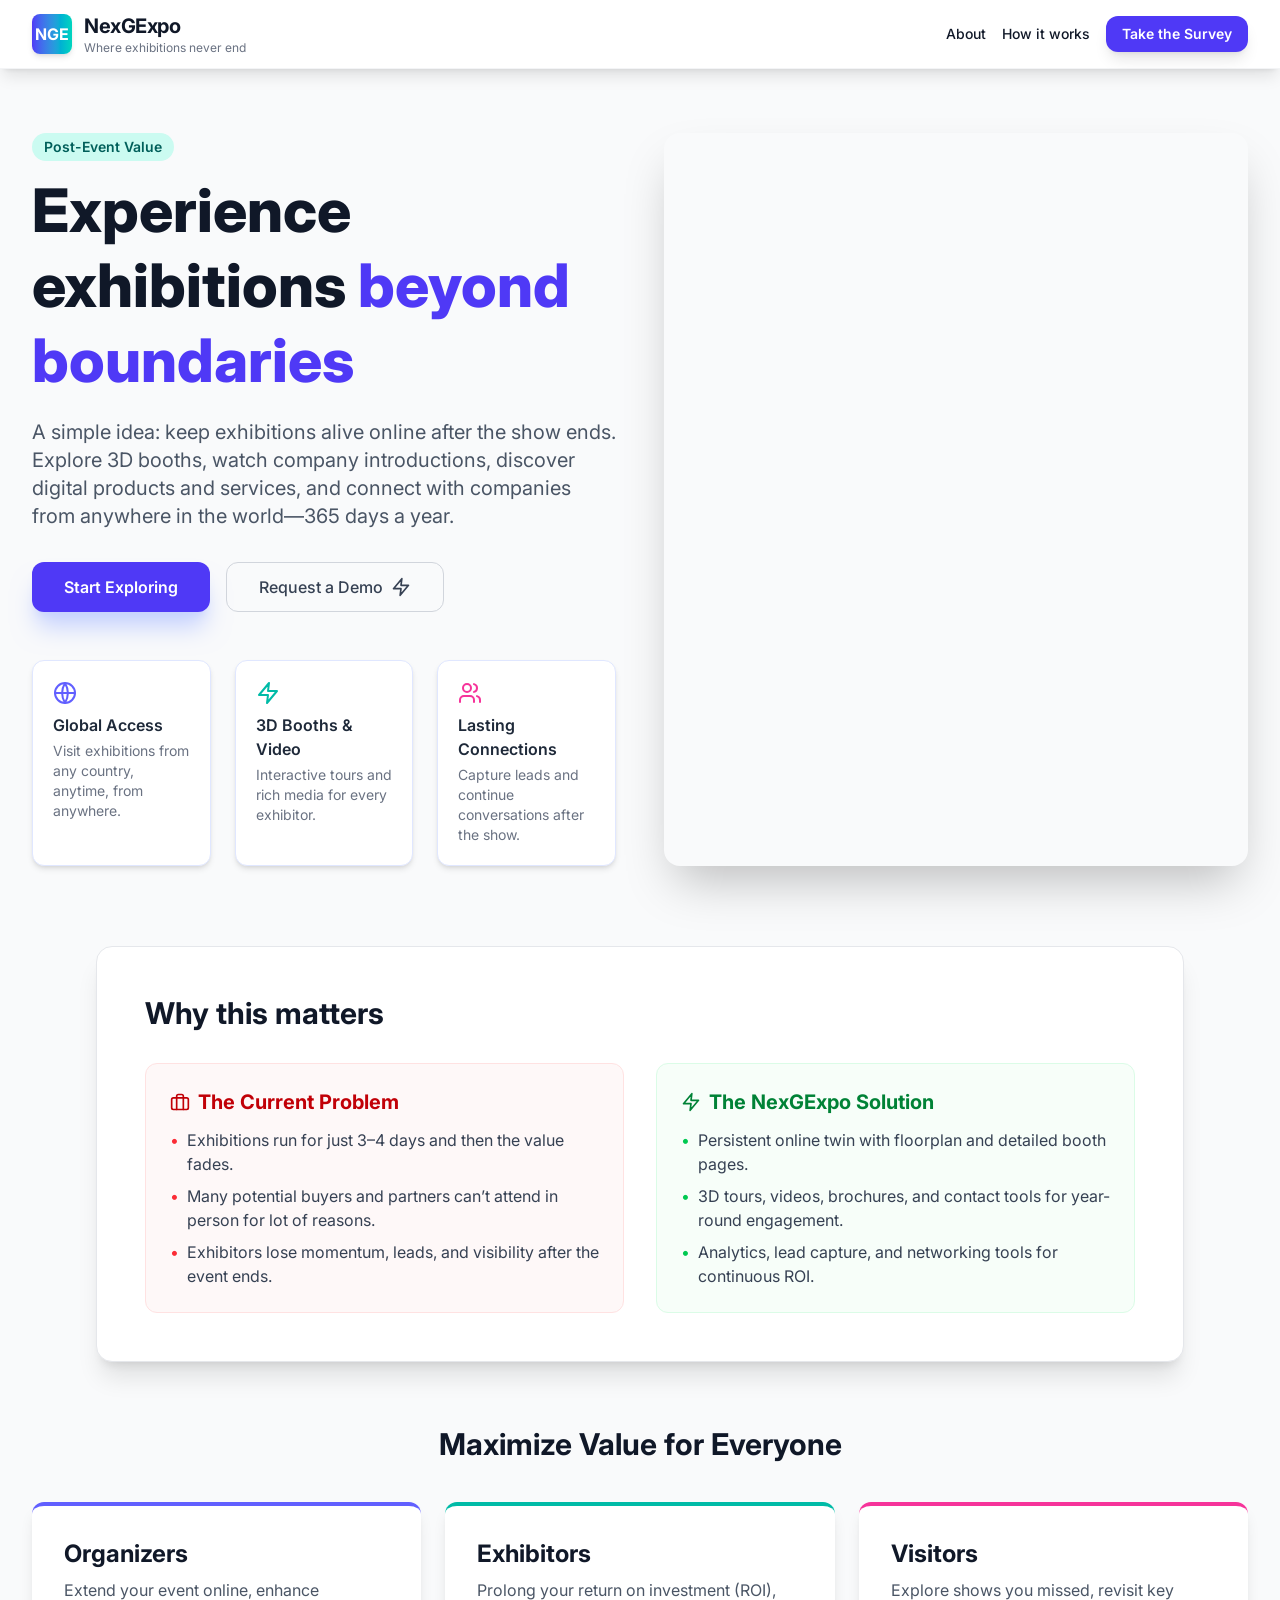
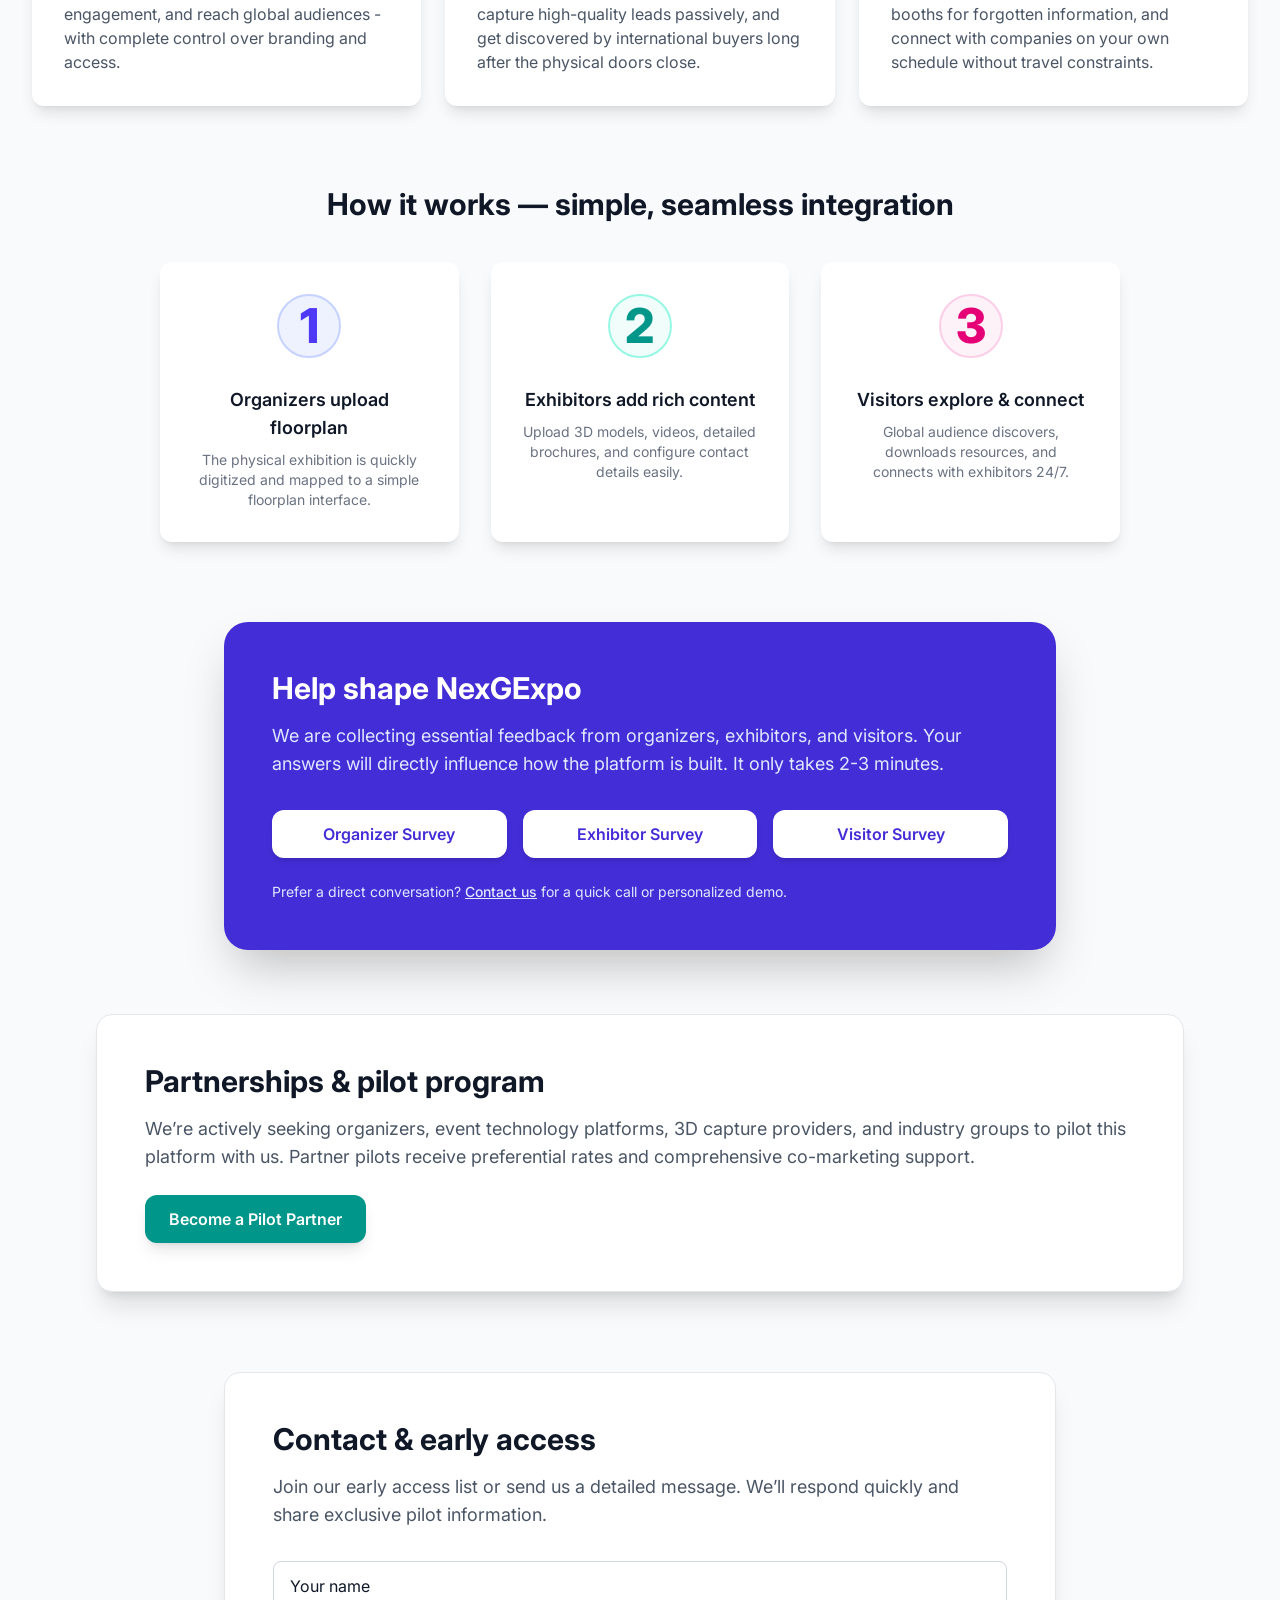
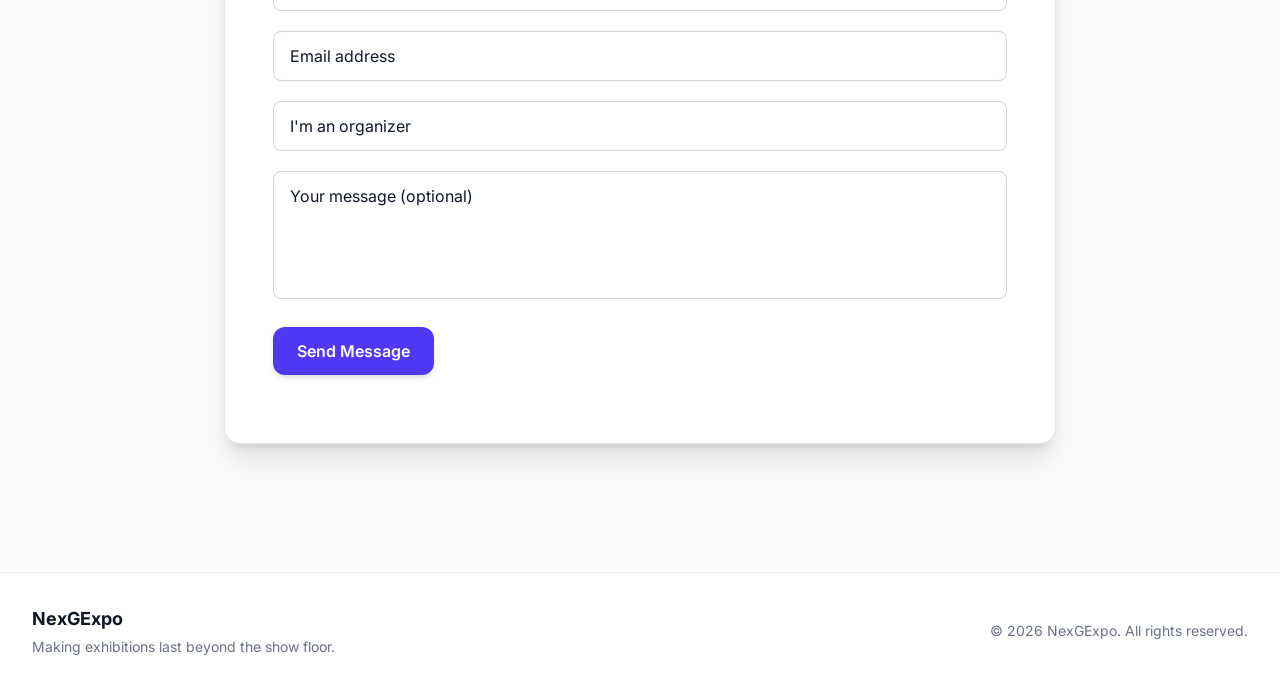
==== commit 87405e63: "Update print statement from 'Hello' to 'Goodbye'" ====
--- a/index.html
+++ b/index.html
@@ -184,17 +184,17 @@
         <section id="how" class="max-w-5xl mx-auto px-4 sm:px-6 lg:px-8 mt-20">
             <h3 class="text-3xl font-bold text-center mb-10">How it works — simple, seamless integration</h3>
             <div class="mt-6 grid grid-cols-1 md:grid-cols-3 gap-8">
-                <div class="bg-white p-8 rounded-xl shadow-lg text-center border">
+                <div class="bg-white p-8 rounded-xl shadow-lg text-center ">
                     <div class="text-5xl font-extrabold text-indigo-600 bg-indigo-50 w-16 h-16 rounded-full inline-flex items-center justify-center mx-auto mb-4 border-2 border-indigo-200">1</div>
                     <p class="mt-3 font-semibold text-lg text-gray-900">Organizers upload floorplan</p>
                     <p class="text-sm text-gray-500 mt-2">The physical exhibition is quickly digitized and mapped to a simple floorplan interface.</p>
                 </div>
-                <div class="bg-white p-8 rounded-xl shadow-lg text-center border">
+                <div class="bg-white p-8 rounded-xl shadow-lg text-center ">
                     <div class="text-5xl font-extrabold text-teal-600 bg-teal-50 w-16 h-16 rounded-full inline-flex items-center justify-center mx-auto mb-4 border-2 border-teal-200">2</div>
                     <p class="mt-3 font-semibold text-lg text-gray-900">Exhibitors add rich content</p>
                     <p class="text-sm text-gray-500 mt-2">Upload 3D models, videos, detailed brochures, and configure contact details easily.</p>
                 </div>
-                <div class="bg-white p-8 rounded-xl shadow-lg text-center border">
+                <div class="bg-white p-8 rounded-xl shadow-lg text-center ">
                     <div class="text-5xl font-extrabold text-pink-600 bg-pink-50 w-16 h-16 rounded-full inline-flex items-center justify-center mx-auto mb-4 border-2 border-pink-200">3</div>
                     <p class="mt-3 font-semibold text-lg text-gray-900">Visitors explore & connect</p>
                     <p class="text-sm text-gray-500 mt-2">Global audience discovers, downloads resources, and connects with exhibitors 24/7.</p>
@@ -538,3 +538,4 @@
 
 
 
+
--- a/output.css
+++ b/output.css
@@ -1,1478 +1,1276 @@
-/*
-! tailwindcss v3.2.7 | MIT License | https://tailwindcss.com
-*/
-
-/*
-1. Prevent padding and border from affecting element width. (https://github.com/mozdevs/cssremedy/issues/4)
-2. Allow adding a border to an element by just adding a border-width. (https://github.com/tailwindcss/tailwindcss/pull/116)
-*/
-
-*,
-::before,
-::after {
-  box-sizing: border-box;
-  /* 1 */
-  border-width: 0;
-  /* 2 */
-  border-style: solid;
-  /* 2 */
-  border-color: #e5e7eb;
-  /* 2 */
-}
-
-::before,
-::after {
-  --tw-content: '';
-}
-
-/*
-1. Use a consistent sensible line-height in all browsers.
-2. Prevent adjustments of font size after orientation changes in iOS.
-3. Use a more readable tab size.
-4. Use the user's configured `sans` font-family by default.
-5. Use the user's configured `sans` font-feature-settings by default.
-*/
-
-html {
-  line-height: 1.5;
-  /* 1 */
-  -webkit-text-size-adjust: 100%;
-  /* 2 */
-  -moz-tab-size: 4;
-  /* 3 */
-  -o-tab-size: 4;
-     tab-size: 4;
-  /* 3 */
-  font-family: ui-sans-serif, system-ui, -apple-system, BlinkMacSystemFont, "Segoe UI", Roboto, "Helvetica Neue", Arial, "Noto Sans", sans-serif, "Apple Color Emoji", "Segoe UI Emoji", "Segoe UI Symbol", "Noto Color Emoji";
-  /* 4 */
-  font-feature-settings: normal;
-  /* 5 */
-}
-
-/*
-1. Remove the margin in all browsers.
-2. Inherit line-height from `html` so users can set them as a class directly on the `html` element.
-*/
-
-body {
-  margin: 0;
-  /* 1 */
-  line-height: inherit;
-  /* 2 */
-}
-
-/*
-1. Add the correct height in Firefox.
-2. Correct the inheritance of border color in Firefox. (https://bugzilla.mozilla.org/show_bug.cgi?id=190655)
-3. Ensure horizontal rules are visible by default.
-*/
-
-hr {
-  height: 0;
-  /* 1 */
-  color: inherit;
-  /* 2 */
-  border-top-width: 1px;
-  /* 3 */
-}
-
-/*
-Add the correct text decoration in Chrome, Edge, and Safari.
-*/
-
-abbr:where([title]) {
-  -webkit-text-decoration: underline dotted;
-          text-decoration: underline dotted;
-}
-
-/*
-Remove the default font size and weight for headings.
-*/
-
-h1,
-h2,
-h3,
-h4,
-h5,
-h6 {
-  font-size: inherit;
-  font-weight: inherit;
-}
-
-/*
-Reset links to optimize for opt-in styling instead of opt-out.
-*/
-
-a {
-  color: inherit;
-  text-decoration: inherit;
-}
-
-/*
-Add the correct font weight in Edge and Safari.
-*/
-
-b,
-strong {
-  font-weight: bolder;
-}
-
-/*
-1. Use the user's configured `mono` font family by default.
-2. Correct the odd `em` font sizing in all browsers.
-*/
-
-code,
-kbd,
-samp,
-pre {
-  font-family: ui-monospace, SFMono-Regular, Menlo, Monaco, Consolas, "Liberation Mono", "Courier New", monospace;
-  /* 1 */
-  font-size: 1em;
-  /* 2 */
-}
-
-/*
-Add the correct font size in all browsers.
-*/
-
-small {
-  font-size: 80%;
-}
-
-/*
-Prevent `sub` and `sup` elements from affecting the line height in all browsers.
-*/
-
-sub,
-sup {
-  font-size: 75%;
-  line-height: 0;
-  position: relative;
-  vertical-align: baseline;
-}
-
-sub {
-  bottom: -0.25em;
-}
-
-sup {
-  top: -0.5em;
-}
-
-/*
-1. Remove text indentation from table contents in Chrome and Safari. (https://bugs.chromium.org/p/chromium/issues/detail?id=999088, https://bugs.webkit.org/show_bug.cgi?id=201297)
-2. Correct table border color inheritance in all Chrome and Safari. (https://bugs.chromium.org/p/chromium/issues/detail?id=935729, https://bugs.webkit.org/show_bug.cgi?id=195016)
-3. Remove gaps between table borders by default.
-*/
-
-table {
-  text-indent: 0;
-  /* 1 */
-  border-color: inherit;
-  /* 2 */
-  border-collapse: collapse;
-  /* 3 */
-}
-
-/*
-1. Change the font styles in all browsers.
-2. Remove the margin in Firefox and Safari.
-3. Remove default padding in all browsers.
-*/
-
-button,
-input,
-optgroup,
-select,
-textarea {
-  font-family: inherit;
-  /* 1 */
-  font-size: 100%;
-  /* 1 */
-  font-weight: inherit;
-  /* 1 */
-  line-height: inherit;
-  /* 1 */
-  color: inherit;
-  /* 1 */
-  margin: 0;
-  /* 2 */
-  padding: 0;
-  /* 3 */
-}
-
-/*
-Remove the inheritance of text transform in Edge and Firefox.
-*/
-
-button,
-select {
-  text-transform: none;
-}
-
-/*
-1. Correct the inability to style clickable types in iOS and Safari.
-2. Remove default button styles.
-*/
-
-button,
-[type='button'],
-[type='reset'],
-[type='submit'] {
-  -webkit-appearance: button;
-  /* 1 */
-  background-color: transparent;
-  /* 2 */
-  background-image: none;
-  /* 2 */
-}
-
-/*
-Use the modern Firefox focus style for all focusable elements.
-*/
-
-:-moz-focusring {
-  outline: auto;
-}
-
-/*
-Remove the additional `:invalid` styles in Firefox. (https://github.com/mozilla/gecko-dev/blob/2f9eacd9d3d995c937b4251a5557d95d494c9be1/layout/style/res/forms.css#L728-L737)
-*/
-
-:-moz-ui-invalid {
-  box-shadow: none;
-}
-
-/*
-Add the correct vertical alignment in Chrome and Firefox.
-*/
-
-progress {
-  vertical-align: baseline;
-}
-
-/*
-Correct the cursor style of increment and decrement buttons in Safari.
-*/
-
-::-webkit-inner-spin-button,
-::-webkit-outer-spin-button {
-  height: auto;
-}
-
-/*
-1. Correct the odd appearance in Chrome and Safari.
-2. Correct the outline style in Safari.
-*/
-
-[type='search'] {
-  -webkit-appearance: textfield;
-  /* 1 */
-  outline-offset: -2px;
-  /* 2 */
-}
-
-/*
-Remove the inner padding in Chrome and Safari on macOS.
-*/
-
-::-webkit-search-decoration {
-  -webkit-appearance: none;
-}
-
-/*
-1. Correct the inability to style clickable types in iOS and Safari.
-2. Change font properties to `inherit` in Safari.
-*/
-
-::-webkit-file-upload-button {
-  -webkit-appearance: button;
-  /* 1 */
-  font: inherit;
-  /* 2 */
-}
-
-/*
-Add the correct display in Chrome and Safari.
-*/
-
-summary {
-  display: list-item;
-}
-
-/*
-Removes the default spacing and border for appropriate elements.
-*/
-
-blockquote,
-dl,
-dd,
-h1,
-h2,
-h3,
-h4,
-h5,
-h6,
-hr,
-figure,
-p,
-pre {
-  margin: 0;
-}
-
-fieldset {
-  margin: 0;
-  padding: 0;
-}
-
-legend {
-  padding: 0;
-}
-
-ol,
-ul,
-menu {
-  list-style: none;
-  margin: 0;
-  padding: 0;
-}
-
-/*
-Prevent resizing textareas horizontally by default.
-*/
-
-textarea {
-  resize: vertical;
-}
-
-/*
-1. Reset the default placeholder opacity in Firefox. (https://github.com/tailwindlabs/tailwindcss/issues/3300)
-2. Set the default placeholder color to the user's configured gray 400 color.
-*/
-
-input::-moz-placeholder, textarea::-moz-placeholder {
-  opacity: 1;
-  /* 1 */
-  color: #9ca3af;
-  /* 2 */
-}
-
-input::placeholder,
-textarea::placeholder {
-  opacity: 1;
-  /* 1 */
-  color: #9ca3af;
-  /* 2 */
-}
-
-/*
-Set the default cursor for buttons.
-*/
-
-button,
-[role="button"] {
-  cursor: pointer;
-}
-
-/*
-Make sure disabled buttons don't get the pointer cursor.
-*/
-
-:disabled {
-  cursor: default;
-}
-
-/*
-1. Make replaced elements `display: block` by default. (https://github.com/mozdevs/cssremedy/issues/14)
-2. Add `vertical-align: middle` to align replaced elements more sensibly by default. (https://github.com/jensimmons/cssremedy/issues/14#issuecomment-634934210)
-   This can trigger a poorly considered lint error in some tools but is included by design.
-*/
-
-img,
-svg,
-video,
-canvas,
-audio,
-iframe,
-embed,
-object {
-  display: block;
-  /* 1 */
-  vertical-align: middle;
-  /* 2 */
-}
-
-/*
-Constrain images and videos to the parent width and preserve their intrinsic aspect ratio. (https://github.com/mozdevs/cssremedy/issues/14)
-*/
-
-img,
-video {
-  max-width: 100%;
-  height: auto;
-}
-
-/* Make elements with the HTML hidden attribute stay hidden by default */
-
-[hidden] {
-  display: none;
-}
-
-*, ::before, ::after {
-  --tw-border-spacing-x: 0;
-  --tw-border-spacing-y: 0;
-  --tw-translate-x: 0;
-  --tw-translate-y: 0;
-  --tw-rotate: 0;
-  --tw-skew-x: 0;
-  --tw-skew-y: 0;
-  --tw-scale-x: 1;
-  --tw-scale-y: 1;
-  --tw-pan-x:  ;
-  --tw-pan-y:  ;
-  --tw-pinch-zoom:  ;
-  --tw-scroll-snap-strictness: proximity;
-  --tw-ordinal:  ;
-  --tw-slashed-zero:  ;
-  --tw-numeric-figure:  ;
-  --tw-numeric-spacing:  ;
-  --tw-numeric-fraction:  ;
-  --tw-ring-inset:  ;
-  --tw-ring-offset-width: 0px;
-  --tw-ring-offset-color: #fff;
-  --tw-ring-color: rgb(59 130 246 / 0.5);
-  --tw-ring-offset-shadow: 0 0 #0000;
-  --tw-ring-shadow: 0 0 #0000;
-  --tw-shadow: 0 0 #0000;
-  --tw-shadow-colored: 0 0 #0000;
-  --tw-blur:  ;
-  --tw-brightness:  ;
-  --tw-contrast:  ;
-  --tw-grayscale:  ;
-  --tw-hue-rotate:  ;
-  --tw-invert:  ;
-  --tw-saturate:  ;
-  --tw-sepia:  ;
-  --tw-drop-shadow:  ;
-  --tw-backdrop-blur:  ;
-  --tw-backdrop-brightness:  ;
-  --tw-backdrop-contrast:  ;
-  --tw-backdrop-grayscale:  ;
-  --tw-backdrop-hue-rotate:  ;
-  --tw-backdrop-invert:  ;
-  --tw-backdrop-opacity:  ;
-  --tw-backdrop-saturate:  ;
-  --tw-backdrop-sepia:  ;
-}
-
-::backdrop {
-  --tw-border-spacing-x: 0;
-  --tw-border-spacing-y: 0;
-  --tw-translate-x: 0;
-  --tw-translate-y: 0;
-  --tw-rotate: 0;
-  --tw-skew-x: 0;
-  --tw-skew-y: 0;
-  --tw-scale-x: 1;
-  --tw-scale-y: 1;
-  --tw-pan-x:  ;
-  --tw-pan-y:  ;
-  --tw-pinch-zoom:  ;
-  --tw-scroll-snap-strictness: proximity;
-  --tw-ordinal:  ;
-  --tw-slashed-zero:  ;
-  --tw-numeric-figure:  ;
-  --tw-numeric-spacing:  ;
-  --tw-numeric-fraction:  ;
-  --tw-ring-inset:  ;
-  --tw-ring-offset-width: 0px;
-  --tw-ring-offset-color: #fff;
-  --tw-ring-color: rgb(59 130 246 / 0.5);
-  --tw-ring-offset-shadow: 0 0 #0000;
-  --tw-ring-shadow: 0 0 #0000;
-  --tw-shadow: 0 0 #0000;
-  --tw-shadow-colored: 0 0 #0000;
-  --tw-blur:  ;
-  --tw-brightness:  ;
-  --tw-contrast:  ;
-  --tw-grayscale:  ;
-  --tw-hue-rotate:  ;
-  --tw-invert:  ;
-  --tw-saturate:  ;
-  --tw-sepia:  ;
-  --tw-drop-shadow:  ;
-  --tw-backdrop-blur:  ;
-  --tw-backdrop-brightness:  ;
-  --tw-backdrop-contrast:  ;
-  --tw-backdrop-grayscale:  ;
-  --tw-backdrop-hue-rotate:  ;
-  --tw-backdrop-invert:  ;
-  --tw-backdrop-opacity:  ;
-  --tw-backdrop-saturate:  ;
-  --tw-backdrop-sepia:  ;
-}
-
-.container {
-  width: 100%;
-}
-
-@media (min-width: 640px) {
+/*! tailwindcss v4.1.17 | MIT License | https://tailwindcss.com */
+@layer properties;
+@layer theme, base, components, utilities;
+@layer theme {
+  :root, :host {
+    --font-sans: ui-sans-serif, system-ui, sans-serif, "Apple Color Emoji",
+      "Segoe UI Emoji", "Segoe UI Symbol", "Noto Color Emoji";
+    --font-mono: ui-monospace, SFMono-Regular, Menlo, Monaco, Consolas, "Liberation Mono",
+      "Courier New", monospace;
+    --color-red-50: oklch(97.1% 0.013 17.38);
+    --color-red-100: oklch(93.6% 0.032 17.717);
+    --color-red-300: oklch(80.8% 0.114 19.571);
+    --color-red-500: oklch(63.7% 0.237 25.331);
+    --color-red-700: oklch(50.5% 0.213 27.518);
+    --color-green-50: oklch(98.2% 0.018 155.826);
+    --color-green-100: oklch(96.2% 0.044 156.743);
+    --color-green-300: oklch(87.1% 0.15 154.449);
+    --color-green-500: oklch(72.3% 0.219 149.579);
+    --color-green-700: oklch(52.7% 0.154 150.069);
+    --color-teal-50: oklch(98.4% 0.014 180.72);
+    --color-teal-100: oklch(95.3% 0.051 180.801);
+    --color-teal-200: oklch(91% 0.096 180.426);
+    --color-teal-400: oklch(77.7% 0.152 181.912);
+    --color-teal-500: oklch(70.4% 0.14 182.503);
+    --color-teal-600: oklch(60% 0.118 184.704);
+    --color-teal-700: oklch(51.1% 0.096 186.391);
+    --color-teal-800: oklch(43.7% 0.078 188.216);
+    --color-indigo-50: oklch(96.2% 0.018 272.314);
+    --color-indigo-100: oklch(93% 0.034 272.788);
+    --color-indigo-200: oklch(87% 0.065 274.039);
+    --color-indigo-400: oklch(67.3% 0.182 276.935);
+    --color-indigo-500: oklch(58.5% 0.233 277.117);
+    --color-indigo-600: oklch(51.1% 0.262 276.966);
+    --color-indigo-700: oklch(45.7% 0.24 277.023);
+    --color-pink-50: oklch(97.1% 0.014 343.198);
+    --color-pink-200: oklch(89.9% 0.061 343.231);
+    --color-pink-500: oklch(65.6% 0.241 354.308);
+    --color-pink-600: oklch(59.2% 0.249 0.584);
+    --color-gray-50: oklch(98.5% 0.002 247.839);
+    --color-gray-100: oklch(96.7% 0.003 264.542);
+    --color-gray-200: oklch(92.8% 0.006 264.531);
+    --color-gray-300: oklch(87.2% 0.01 258.338);
+    --color-gray-500: oklch(55.1% 0.027 264.364);
+    --color-gray-600: oklch(44.6% 0.03 256.802);
+    --color-gray-700: oklch(37.3% 0.034 259.733);
+    --color-gray-800: oklch(27.8% 0.033 256.848);
+    --color-gray-900: oklch(21% 0.034 264.665);
+    --color-white: #fff;
+    --spacing: 0.25rem;
+    --container-4xl: 56rem;
+    --container-5xl: 64rem;
+    --container-6xl: 72rem;
+    --container-7xl: 80rem;
+    --text-xs: 0.75rem;
+    --text-xs--line-height: calc(1 / 0.75);
+    --text-sm: 0.875rem;
+    --text-sm--line-height: calc(1.25 / 0.875);
+    --text-lg: 1.125rem;
+    --text-lg--line-height: calc(1.75 / 1.125);
+    --text-xl: 1.25rem;
+    --text-xl--line-height: calc(1.75 / 1.25);
+    --text-2xl: 1.5rem;
+    --text-2xl--line-height: calc(2 / 1.5);
+    --text-3xl: 1.875rem;
+    --text-3xl--line-height: calc(2.25 / 1.875);
+    --text-5xl: 3rem;
+    --text-5xl--line-height: 1;
+    --text-6xl: 3.75rem;
+    --text-6xl--line-height: 1;
+    --font-weight-medium: 500;
+    --font-weight-semibold: 600;
+    --font-weight-bold: 700;
+    --font-weight-extrabold: 800;
+    --tracking-tight: -0.025em;
+    --leading-tight: 1.25;
+    --radius-lg: 0.5rem;
+    --radius-xl: 0.75rem;
+    --radius-2xl: 1rem;
+    --radius-3xl: 1.5rem;
+    --blur-sm: 8px;
+    --default-transition-duration: 150ms;
+    --default-transition-timing-function: cubic-bezier(0.4, 0, 0.2, 1);
+    --default-font-family: var(--font-sans);
+    --default-mono-font-family: var(--font-mono);
+  }
+}
+@layer base {
+  *, ::after, ::before, ::backdrop, ::file-selector-button {
+    box-sizing: border-box;
+    margin: 0;
+    padding: 0;
+    border: 0 solid;
+  }
+  html, :host {
+    line-height: 1.5;
+    -webkit-text-size-adjust: 100%;
+    tab-size: 4;
+    font-family: var(--default-font-family, ui-sans-serif, system-ui, sans-serif, "Apple Color Emoji", "Segoe UI Emoji", "Segoe UI Symbol", "Noto Color Emoji");
+    font-feature-settings: var(--default-font-feature-settings, normal);
+    font-variation-settings: var(--default-font-variation-settings, normal);
+    -webkit-tap-highlight-color: transparent;
+  }
+  hr {
+    height: 0;
+    color: inherit;
+    border-top-width: 1px;
+  }
+  abbr:where([title]) {
+    -webkit-text-decoration: underline dotted;
+    text-decoration: underline dotted;
+  }
+  h1, h2, h3, h4, h5, h6 {
+    font-size: inherit;
+    font-weight: inherit;
+  }
+  a {
+    color: inherit;
+    -webkit-text-decoration: inherit;
+    text-decoration: inherit;
+  }
+  b, strong {
+    font-weight: bolder;
+  }
+  code, kbd, samp, pre {
+    font-family: var(--default-mono-font-family, ui-monospace, SFMono-Regular, Menlo, Monaco, Consolas, "Liberation Mono", "Courier New", monospace);
+    font-feature-settings: var(--default-mono-font-feature-settings, normal);
+    font-variation-settings: var(--default-mono-font-variation-settings, normal);
+    font-size: 1em;
+  }
+  small {
+    font-size: 80%;
+  }
+  sub, sup {
+    font-size: 75%;
+    line-height: 0;
+    position: relative;
+    vertical-align: baseline;
+  }
+  sub {
+    bottom: -0.25em;
+  }
+  sup {
+    top: -0.5em;
+  }
+  table {
+    text-indent: 0;
+    border-color: inherit;
+    border-collapse: collapse;
+  }
+  :-moz-focusring {
+    outline: auto;
+  }
+  progress {
+    vertical-align: baseline;
+  }
+  summary {
+    display: list-item;
+  }
+  ol, ul, menu {
+    list-style: none;
+  }
+  img, svg, video, canvas, audio, iframe, embed, object {
+    display: block;
+    vertical-align: middle;
+  }
+  img, video {
+    max-width: 100%;
+    height: auto;
+  }
+  button, input, select, optgroup, textarea, ::file-selector-button {
+    font: inherit;
+    font-feature-settings: inherit;
+    font-variation-settings: inherit;
+    letter-spacing: inherit;
+    color: inherit;
+    border-radius: 0;
+    background-color: transparent;
+    opacity: 1;
+  }
+  :where(select:is([multiple], [size])) optgroup {
+    font-weight: bolder;
+  }
+  :where(select:is([multiple], [size])) optgroup option {
+    padding-inline-start: 20px;
+  }
+  ::file-selector-button {
+    margin-inline-end: 4px;
+  }
+  ::placeholder {
+    opacity: 1;
+  }
+  @supports (not (-webkit-appearance: -apple-pay-button))  or (contain-intrinsic-size: 1px) {
+    ::placeholder {
+      color: currentcolor;
+      @supports (color: color-mix(in lab, red, red)) {
+        color: color-mix(in oklab, currentcolor 50%, transparent);
+      }
+    }
+  }
+  textarea {
+    resize: vertical;
+  }
+  ::-webkit-search-decoration {
+    -webkit-appearance: none;
+  }
+  ::-webkit-date-and-time-value {
+    min-height: 1lh;
+    text-align: inherit;
+  }
+  ::-webkit-datetime-edit {
+    display: inline-flex;
+  }
+  ::-webkit-datetime-edit-fields-wrapper {
+    padding: 0;
+  }
+  ::-webkit-datetime-edit, ::-webkit-datetime-edit-year-field, ::-webkit-datetime-edit-month-field, ::-webkit-datetime-edit-day-field, ::-webkit-datetime-edit-hour-field, ::-webkit-datetime-edit-minute-field, ::-webkit-datetime-edit-second-field, ::-webkit-datetime-edit-millisecond-field, ::-webkit-datetime-edit-meridiem-field {
+    padding-block: 0;
+  }
+  ::-webkit-calendar-picker-indicator {
+    line-height: 1;
+  }
+  :-moz-ui-invalid {
+    box-shadow: none;
+  }
+  button, input:where([type="button"], [type="reset"], [type="submit"]), ::file-selector-button {
+    appearance: button;
+  }
+  ::-webkit-inner-spin-button, ::-webkit-outer-spin-button {
+    height: auto;
+  }
+  [hidden]:where(:not([hidden="until-found"])) {
+    display: none !important;
+  }
+}
+@layer utilities {
+  .absolute {
+    position: absolute;
+  }
+  .fixed {
+    position: fixed;
+  }
+  .relative {
+    position: relative;
+  }
+  .static {
+    position: static;
+  }
+  .sticky {
+    position: sticky;
+  }
+  .top-0 {
+    top: calc(var(--spacing) * 0);
+  }
+  .left-0 {
+    left: calc(var(--spacing) * 0);
+  }
+  .z-50 {
+    z-index: 50;
+  }
   .container {
-    max-width: 640px;
-  }
-}
-
-@media (min-width: 768px) {
-  .container {
-    max-width: 768px;
-  }
-}
-
-@media (min-width: 1024px) {
-  .container {
-    max-width: 1024px;
-  }
-}
-
-@media (min-width: 1280px) {
-  .container {
-    max-width: 1280px;
-  }
-}
-
-@media (min-width: 1536px) {
-  .container {
-    max-width: 1536px;
-  }
-}
-
-.static {
-  position: static;
-}
-
-.fixed {
-  position: fixed;
-}
-
-.absolute {
-  position: absolute;
-}
-
-.relative {
-  position: relative;
-}
-
-.sticky {
-  position: sticky;
-}
-
-.left-0 {
-  left: 0px;
-}
-
-.top-0 {
-  top: 0px;
-}
-
-.z-50 {
-  z-index: 50;
-}
-
-.mx-auto {
-  margin-left: auto;
-  margin-right: auto;
-}
-
-.mb-10 {
-  margin-bottom: 2.5rem;
-}
-
-.mb-2 {
-  margin-bottom: 0.5rem;
-}
-
-.mb-20 {
-  margin-bottom: 5rem;
-}
-
-.mb-3 {
-  margin-bottom: 0.75rem;
-}
-
-.mb-4 {
-  margin-bottom: 1rem;
-}
-
-.mb-6 {
-  margin-bottom: 1.5rem;
-}
-
-.ml-2 {
-  margin-left: 0.5rem;
-}
-
-.mr-2 {
-  margin-right: 0.5rem;
-}
-
-.mt-1 {
-  margin-top: 0.25rem;
-}
-
-.mt-12 {
-  margin-top: 3rem;
-}
-
-.mt-16 {
-  margin-top: 4rem;
-}
-
-.mt-2 {
-  margin-top: 0.5rem;
-}
-
-.mt-20 {
-  margin-top: 5rem;
-}
-
-.mt-3 {
-  margin-top: 0.75rem;
-}
-
-.mt-4 {
-  margin-top: 1rem;
-}
-
-.mt-5 {
-  margin-top: 1.25rem;
-}
-
-.mt-6 {
-  margin-top: 1.5rem;
-}
-
-.mt-8 {
-  margin-top: 2rem;
-}
-
-.mt-auto {
-  margin-top: auto;
-}
-
-.block {
-  display: block;
-}
-
-.inline-block {
-  display: inline-block;
-}
-
-.flex {
-  display: flex;
-}
-
-.inline-flex {
-  display: inline-flex;
-}
-
-.grid {
-  display: grid;
-}
-
-.hidden {
-  display: none;
-}
-
-.h-10 {
-  height: 2.5rem;
-}
-
-.h-16 {
-  height: 4rem;
-}
-
-.h-32 {
-  height: 8rem;
-}
-
-.h-5 {
-  height: 1.25rem;
-}
-
-.h-6 {
-  height: 1.5rem;
-}
-
-.h-full {
-  height: 100%;
-}
-
-.min-h-screen {
-  min-height: 100vh;
-}
-
-.w-10 {
-  width: 2.5rem;
-}
-
-.w-16 {
-  width: 4rem;
-}
-
-.w-5 {
-  width: 1.25rem;
-}
-
-.w-6 {
-  width: 1.5rem;
-}
-
-.w-full {
-  width: 100%;
-}
-
-.max-w-4xl {
-  max-width: 56rem;
-}
-
-.max-w-5xl {
-  max-width: 64rem;
-}
-
-.max-w-6xl {
-  max-width: 72rem;
-}
-
-.max-w-7xl {
-  max-width: 80rem;
-}
-
-.flex-grow {
-  flex-grow: 1;
-}
-
-.transform {
-  transform: translate(var(--tw-translate-x), var(--tw-translate-y)) rotate(var(--tw-rotate)) skewX(var(--tw-skew-x)) skewY(var(--tw-skew-y)) scaleX(var(--tw-scale-x)) scaleY(var(--tw-scale-y));
-}
-
-.cursor-not-allowed {
-  cursor: not-allowed;
-}
-
-.resize-none {
-  resize: none;
-}
-
-.appearance-none {
-  -webkit-appearance: none;
-     -moz-appearance: none;
-          appearance: none;
-}
-
-.grid-cols-1 {
-  grid-template-columns: repeat(1, minmax(0, 1fr));
-}
-
-.flex-col {
-  flex-direction: column;
-}
-
-.items-start {
-  align-items: flex-start;
-}
-
-.items-center {
-  align-items: center;
-}
-
-.justify-center {
-  justify-content: center;
-}
-
-.justify-between {
-  justify-content: space-between;
-}
-
-.gap-12 {
-  gap: 3rem;
-}
-
-.gap-3 {
-  gap: 0.75rem;
-}
-
-.gap-4 {
-  gap: 1rem;
-}
-
-.gap-5 {
-  gap: 1.25rem;
-}
-
-.gap-6 {
-  gap: 1.5rem;
-}
-
-.gap-8 {
-  gap: 2rem;
-}
-
-.space-y-2 > :not([hidden]) ~ :not([hidden]) {
-  --tw-space-y-reverse: 0;
-  margin-top: calc(0.5rem * calc(1 - var(--tw-space-y-reverse)));
-  margin-bottom: calc(0.5rem * var(--tw-space-y-reverse));
-}
-
-.rounded-2xl {
-  border-radius: 1rem;
-}
-
-.rounded-3xl {
-  border-radius: 1.5rem;
-}
-
-.rounded-full {
-  border-radius: 9999px;
-}
-
-.rounded-lg {
-  border-radius: 0.5rem;
-}
-
-.rounded-xl {
-  border-radius: 0.75rem;
-}
-
-.border {
-  border-width: 1px;
-}
-
-.border-2 {
-  border-width: 2px;
-}
-
-.border-b {
-  border-bottom-width: 1px;
-}
-
-.border-t {
-  border-top-width: 1px;
-}
-
-.border-t-4 {
-  border-top-width: 4px;
-}
-
-.border-gray-100 {
-  --tw-border-opacity: 1;
-  border-color: rgb(243 244 246 / var(--tw-border-opacity));
-}
-
-.border-gray-200 {
-  --tw-border-opacity: 1;
-  border-color: rgb(229 231 235 / var(--tw-border-opacity));
-}
-
-.border-gray-300 {
-  --tw-border-opacity: 1;
-  border-color: rgb(209 213 219 / var(--tw-border-opacity));
-}
-
-.border-green-100 {
-  --tw-border-opacity: 1;
-  border-color: rgb(220 252 231 / var(--tw-border-opacity));
-}
-
-.border-green-300 {
-  --tw-border-opacity: 1;
-  border-color: rgb(134 239 172 / var(--tw-border-opacity));
-}
-
-.border-indigo-100 {
-  --tw-border-opacity: 1;
-  border-color: rgb(224 231 255 / var(--tw-border-opacity));
-}
-
-.border-indigo-200 {
-  --tw-border-opacity: 1;
-  border-color: rgb(199 210 254 / var(--tw-border-opacity));
-}
-
-.border-indigo-500 {
-  --tw-border-opacity: 1;
-  border-color: rgb(99 102 241 / var(--tw-border-opacity));
-}
-
-.border-pink-200 {
-  --tw-border-opacity: 1;
-  border-color: rgb(251 207 232 / var(--tw-border-opacity));
-}
-
-.border-pink-500 {
-  --tw-border-opacity: 1;
-  border-color: rgb(236 72 153 / var(--tw-border-opacity));
-}
-
-.border-red-100 {
-  --tw-border-opacity: 1;
-  border-color: rgb(254 226 226 / var(--tw-border-opacity));
-}
-
-.border-red-300 {
-  --tw-border-opacity: 1;
-  border-color: rgb(252 165 165 / var(--tw-border-opacity));
-}
-
-.border-teal-200 {
-  --tw-border-opacity: 1;
-  border-color: rgb(153 246 228 / var(--tw-border-opacity));
-}
-
-.border-teal-500 {
-  --tw-border-opacity: 1;
-  border-color: rgb(20 184 166 / var(--tw-border-opacity));
-}
-
-.bg-gray-50 {
-  --tw-bg-opacity: 1;
-  background-color: rgb(249 250 251 / var(--tw-bg-opacity));
-}
-
-.bg-green-100 {
-  --tw-bg-opacity: 1;
-  background-color: rgb(220 252 231 / var(--tw-bg-opacity));
-}
-
-.bg-green-50\/50 {
-  background-color: rgb(240 253 244 / 0.5);
-}
-
-.bg-indigo-50 {
-  --tw-bg-opacity: 1;
-  background-color: rgb(238 242 255 / var(--tw-bg-opacity));
-}
-
-.bg-indigo-600 {
-  --tw-bg-opacity: 1;
-  background-color: rgb(79 70 229 / var(--tw-bg-opacity));
-}
-
-.bg-indigo-700 {
-  --tw-bg-opacity: 1;
-  background-color: rgb(67 56 202 / var(--tw-bg-opacity));
-}
-
-.bg-pink-50 {
-  --tw-bg-opacity: 1;
-  background-color: rgb(253 242 248 / var(--tw-bg-opacity));
-}
-
-.bg-red-100 {
-  --tw-bg-opacity: 1;
-  background-color: rgb(254 226 226 / var(--tw-bg-opacity));
-}
-
-.bg-red-50\/50 {
-  background-color: rgb(254 242 242 / 0.5);
-}
-
-.bg-teal-100 {
-  --tw-bg-opacity: 1;
-  background-color: rgb(204 251 241 / var(--tw-bg-opacity));
-}
-
-.bg-teal-50 {
-  --tw-bg-opacity: 1;
-  background-color: rgb(240 253 250 / var(--tw-bg-opacity));
-}
-
-.bg-teal-600 {
-  --tw-bg-opacity: 1;
-  background-color: rgb(13 148 136 / var(--tw-bg-opacity));
-}
-
-.bg-white {
-  --tw-bg-opacity: 1;
-  background-color: rgb(255 255 255 / var(--tw-bg-opacity));
-}
-
-.bg-opacity-95 {
-  --tw-bg-opacity: 0.95;
-}
-
-.bg-gradient-to-r {
-  background-image: linear-gradient(to right, var(--tw-gradient-stops));
-}
-
-.from-indigo-600 {
-  --tw-gradient-from: #4f46e5;
-  --tw-gradient-to: rgb(79 70 229 / 0);
-  --tw-gradient-stops: var(--tw-gradient-from), var(--tw-gradient-to);
-}
-
-.to-teal-400 {
-  --tw-gradient-to: #2dd4bf;
-}
-
-.object-cover {
-  -o-object-fit: cover;
-     object-fit: cover;
-}
-
-.p-3 {
-  padding: 0.75rem;
-}
-
-.p-4 {
-  padding: 1rem;
-}
-
-.p-5 {
-  padding: 1.25rem;
-}
-
-.p-6 {
-  padding: 1.5rem;
-}
-
-.p-8 {
-  padding: 2rem;
-}
-
-.px-3 {
-  padding-left: 0.75rem;
-  padding-right: 0.75rem;
-}
-
-.px-4 {
-  padding-left: 1rem;
-  padding-right: 1rem;
-}
-
-.px-6 {
-  padding-left: 1.5rem;
-  padding-right: 1.5rem;
-}
-
-.px-8 {
-  padding-left: 2rem;
-  padding-right: 2rem;
-}
-
-.py-1 {
-  padding-top: 0.25rem;
-  padding-bottom: 0.25rem;
-}
-
-.py-16 {
-  padding-top: 4rem;
-  padding-bottom: 4rem;
-}
-
-.py-2 {
-  padding-top: 0.5rem;
-  padding-bottom: 0.5rem;
-}
-
-.py-3 {
-  padding-top: 0.75rem;
-  padding-bottom: 0.75rem;
-}
-
-.py-8 {
-  padding-top: 2rem;
-  padding-bottom: 2rem;
-}
-
-.pb-12 {
-  padding-bottom: 3rem;
-}
-
-.pt-16 {
-  padding-top: 4rem;
-}
-
-.pt-\[56\.25\%\] {
-  padding-top: 56.25%;
-}
-
-.text-center {
-  text-align: center;
-}
-
-.text-2xl {
-  font-size: 1.5rem;
-  line-height: 2rem;
-}
-
-.text-3xl {
-  font-size: 1.875rem;
-  line-height: 2.25rem;
-}
-
-.text-5xl {
-  font-size: 3rem;
-  line-height: 1;
-}
-
-.text-lg {
-  font-size: 1.125rem;
-  line-height: 1.75rem;
-}
-
-.text-sm {
-  font-size: 0.875rem;
-  line-height: 1.25rem;
-}
-
-.text-xl {
-  font-size: 1.25rem;
-  line-height: 1.75rem;
-}
-
-.text-xs {
-  font-size: 0.75rem;
-  line-height: 1rem;
-}
-
-.font-bold {
-  font-weight: 700;
-}
-
-.font-extrabold {
-  font-weight: 800;
-}
-
-.font-medium {
-  font-weight: 500;
-}
-
-.font-semibold {
-  font-weight: 600;
-}
-
-.leading-tight {
-  line-height: 1.25;
-}
-
-.tracking-tight {
-  letter-spacing: -0.025em;
-}
-
-.text-gray-500 {
-  --tw-text-opacity: 1;
-  color: rgb(107 114 128 / var(--tw-text-opacity));
-}
-
-.text-gray-600 {
-  --tw-text-opacity: 1;
-  color: rgb(75 85 99 / var(--tw-text-opacity));
-}
-
-.text-gray-700 {
-  --tw-text-opacity: 1;
-  color: rgb(55 65 81 / var(--tw-text-opacity));
-}
-
-.text-gray-800 {
-  --tw-text-opacity: 1;
-  color: rgb(31 41 55 / var(--tw-text-opacity));
-}
-
-.text-gray-900 {
-  --tw-text-opacity: 1;
-  color: rgb(17 24 39 / var(--tw-text-opacity));
-}
-
-.text-green-500 {
-  --tw-text-opacity: 1;
-  color: rgb(34 197 94 / var(--tw-text-opacity));
-}
-
-.text-green-700 {
-  --tw-text-opacity: 1;
-  color: rgb(21 128 61 / var(--tw-text-opacity));
-}
-
-.text-indigo-100 {
-  --tw-text-opacity: 1;
-  color: rgb(224 231 255 / var(--tw-text-opacity));
-}
-
-.text-indigo-500 {
-  --tw-text-opacity: 1;
-  color: rgb(99 102 241 / var(--tw-text-opacity));
-}
-
-.text-indigo-600 {
-  --tw-text-opacity: 1;
-  color: rgb(79 70 229 / var(--tw-text-opacity));
-}
-
-.text-indigo-700 {
-  --tw-text-opacity: 1;
-  color: rgb(67 56 202 / var(--tw-text-opacity));
-}
-
-.text-pink-500 {
-  --tw-text-opacity: 1;
-  color: rgb(236 72 153 / var(--tw-text-opacity));
-}
-
-.text-pink-600 {
-  --tw-text-opacity: 1;
-  color: rgb(219 39 119 / var(--tw-text-opacity));
-}
-
-.text-red-500 {
-  --tw-text-opacity: 1;
-  color: rgb(239 68 68 / var(--tw-text-opacity));
-}
-
-.text-red-700 {
-  --tw-text-opacity: 1;
-  color: rgb(185 28 28 / var(--tw-text-opacity));
-}
-
-.text-teal-500 {
-  --tw-text-opacity: 1;
-  color: rgb(20 184 166 / var(--tw-text-opacity));
-}
-
-.text-teal-600 {
-  --tw-text-opacity: 1;
-  color: rgb(13 148 136 / var(--tw-text-opacity));
-}
-
-.text-teal-800 {
-  --tw-text-opacity: 1;
-  color: rgb(17 94 89 / var(--tw-text-opacity));
-}
-
-.text-white {
-  --tw-text-opacity: 1;
-  color: rgb(255 255 255 / var(--tw-text-opacity));
-}
-
-.underline {
-  text-decoration-line: underline;
-}
-
-.antialiased {
-  -webkit-font-smoothing: antialiased;
-  -moz-osx-font-smoothing: grayscale;
-}
-
-.opacity-50 {
-  opacity: 0.5;
-}
-
-.shadow-2xl {
-  --tw-shadow: 0 25px 50px -12px rgb(0 0 0 / 0.25);
-  --tw-shadow-colored: 0 25px 50px -12px var(--tw-shadow-color);
-  box-shadow: var(--tw-ring-offset-shadow, 0 0 #0000), var(--tw-ring-shadow, 0 0 #0000), var(--tw-shadow);
-}
-
-.shadow-lg {
-  --tw-shadow: 0 10px 15px -3px rgb(0 0 0 / 0.1), 0 4px 6px -4px rgb(0 0 0 / 0.1);
-  --tw-shadow-colored: 0 10px 15px -3px var(--tw-shadow-color), 0 4px 6px -4px var(--tw-shadow-color);
-  box-shadow: var(--tw-ring-offset-shadow, 0 0 #0000), var(--tw-ring-shadow, 0 0 #0000), var(--tw-shadow);
-}
-
-.shadow-md {
-  --tw-shadow: 0 4px 6px -1px rgb(0 0 0 / 0.1), 0 2px 4px -2px rgb(0 0 0 / 0.1);
-  --tw-shadow-colored: 0 4px 6px -1px var(--tw-shadow-color), 0 2px 4px -2px var(--tw-shadow-color);
-  box-shadow: var(--tw-ring-offset-shadow, 0 0 #0000), var(--tw-ring-shadow, 0 0 #0000), var(--tw-shadow);
-}
-
-.shadow-xl {
-  --tw-shadow: 0 20px 25px -5px rgb(0 0 0 / 0.1), 0 8px 10px -6px rgb(0 0 0 / 0.1);
-  --tw-shadow-colored: 0 20px 25px -5px var(--tw-shadow-color), 0 8px 10px -6px var(--tw-shadow-color);
-  box-shadow: var(--tw-ring-offset-shadow, 0 0 #0000), var(--tw-ring-shadow, 0 0 #0000), var(--tw-shadow);
-}
-
-.shadow-indigo-200 {
-  --tw-shadow-color: #c7d2fe;
-  --tw-shadow: var(--tw-shadow-colored);
-}
-
-.backdrop-blur-sm {
-  --tw-backdrop-blur: blur(4px);
-  -webkit-backdrop-filter: var(--tw-backdrop-blur) var(--tw-backdrop-brightness) var(--tw-backdrop-contrast) var(--tw-backdrop-grayscale) var(--tw-backdrop-hue-rotate) var(--tw-backdrop-invert) var(--tw-backdrop-opacity) var(--tw-backdrop-saturate) var(--tw-backdrop-sepia);
-          backdrop-filter: var(--tw-backdrop-blur) var(--tw-backdrop-brightness) var(--tw-backdrop-contrast) var(--tw-backdrop-grayscale) var(--tw-backdrop-hue-rotate) var(--tw-backdrop-invert) var(--tw-backdrop-opacity) var(--tw-backdrop-saturate) var(--tw-backdrop-sepia);
-}
-
-.transition {
-  transition-property: color, background-color, border-color, text-decoration-color, fill, stroke, opacity, box-shadow, transform, filter, -webkit-backdrop-filter;
-  transition-property: color, background-color, border-color, text-decoration-color, fill, stroke, opacity, box-shadow, transform, filter, backdrop-filter;
-  transition-property: color, background-color, border-color, text-decoration-color, fill, stroke, opacity, box-shadow, transform, filter, backdrop-filter, -webkit-backdrop-filter;
-  transition-timing-function: cubic-bezier(0.4, 0, 0.2, 1);
-  transition-duration: 150ms;
-}
-
-.duration-150 {
-  transition-duration: 150ms;
-}
-
-.duration-200 {
-  transition-duration: 200ms;
-}
-
-.duration-500 {
-  transition-duration: 500ms;
-}
-
-.hover\:-translate-y-0:hover {
-  --tw-translate-y: -0px;
-  transform: translate(var(--tw-translate-x), var(--tw-translate-y)) rotate(var(--tw-rotate)) skewX(var(--tw-skew-x)) skewY(var(--tw-skew-y)) scaleX(var(--tw-scale-x)) scaleY(var(--tw-scale-y));
-}
-
-.hover\:-translate-y-0\.5:hover {
-  --tw-translate-y: -0.125rem;
-  transform: translate(var(--tw-translate-x), var(--tw-translate-y)) rotate(var(--tw-rotate)) skewX(var(--tw-skew-x)) skewY(var(--tw-skew-y)) scaleX(var(--tw-scale-x)) scaleY(var(--tw-scale-y));
-}
-
-.hover\:scale-105:hover {
-  --tw-scale-x: 1.05;
-  --tw-scale-y: 1.05;
-  transform: translate(var(--tw-translate-x), var(--tw-translate-y)) rotate(var(--tw-rotate)) skewX(var(--tw-skew-x)) skewY(var(--tw-skew-y)) scaleX(var(--tw-scale-x)) scaleY(var(--tw-scale-y));
-}
-
-.hover\:bg-gray-100:hover {
-  --tw-bg-opacity: 1;
-  background-color: rgb(243 244 246 / var(--tw-bg-opacity));
-}
-
-.hover\:bg-indigo-50:hover {
-  --tw-bg-opacity: 1;
-  background-color: rgb(238 242 255 / var(--tw-bg-opacity));
-}
-
-.hover\:bg-indigo-700:hover {
-  --tw-bg-opacity: 1;
-  background-color: rgb(67 56 202 / var(--tw-bg-opacity));
-}
-
-.hover\:bg-teal-700:hover {
-  --tw-bg-opacity: 1;
-  background-color: rgb(15 118 110 / var(--tw-bg-opacity));
-}
-
-.hover\:text-indigo-600:hover {
-  --tw-text-opacity: 1;
-  color: rgb(79 70 229 / var(--tw-text-opacity));
-}
-
-.hover\:text-white:hover {
-  --tw-text-opacity: 1;
-  color: rgb(255 255 255 / var(--tw-text-opacity));
-}
-
-.hover\:shadow-indigo-400\/50:hover {
-  --tw-shadow-color: rgb(129 140 248 / 0.5);
-  --tw-shadow: var(--tw-shadow-colored);
-}
-
-.focus\:border-indigo-500:focus {
-  --tw-border-opacity: 1;
-  border-color: rgb(99 102 241 / var(--tw-border-opacity));
-}
-
-.focus\:ring-indigo-500:focus {
-  --tw-ring-opacity: 1;
-  --tw-ring-color: rgb(99 102 241 / var(--tw-ring-opacity));
-}
-
-.disabled\:cursor-not-allowed:disabled {
-  cursor: not-allowed;
-}
-
-.disabled\:opacity-50:disabled {
-  opacity: 0.5;
-}
-
-@media (min-width: 640px) {
+    width: 100%;
+    @media (width >= 40rem) {
+      max-width: 40rem;
+    }
+    @media (width >= 48rem) {
+      max-width: 48rem;
+    }
+    @media (width >= 64rem) {
+      max-width: 64rem;
+    }
+    @media (width >= 80rem) {
+      max-width: 80rem;
+    }
+    @media (width >= 96rem) {
+      max-width: 96rem;
+    }
+  }
+  .mx-auto {
+    margin-inline: auto;
+  }
+  .mt-1 {
+    margin-top: calc(var(--spacing) * 1);
+  }
+  .mt-2 {
+    margin-top: calc(var(--spacing) * 2);
+  }
+  .mt-3 {
+    margin-top: calc(var(--spacing) * 3);
+  }
+  .mt-4 {
+    margin-top: calc(var(--spacing) * 4);
+  }
+  .mt-5 {
+    margin-top: calc(var(--spacing) * 5);
+  }
+  .mt-6 {
+    margin-top: calc(var(--spacing) * 6);
+  }
+  .mt-8 {
+    margin-top: calc(var(--spacing) * 8);
+  }
+  .mt-12 {
+    margin-top: calc(var(--spacing) * 12);
+  }
+  .mt-16 {
+    margin-top: calc(var(--spacing) * 16);
+  }
+  .mt-20 {
+    margin-top: calc(var(--spacing) * 20);
+  }
+  .mt-auto {
+    margin-top: auto;
+  }
+  .mr-2 {
+    margin-right: calc(var(--spacing) * 2);
+  }
+  .mb-2 {
+    margin-bottom: calc(var(--spacing) * 2);
+  }
+  .mb-3 {
+    margin-bottom: calc(var(--spacing) * 3);
+  }
+  .mb-4 {
+    margin-bottom: calc(var(--spacing) * 4);
+  }
+  .mb-6 {
+    margin-bottom: calc(var(--spacing) * 6);
+  }
+  .mb-10 {
+    margin-bottom: calc(var(--spacing) * 10);
+  }
+  .mb-20 {
+    margin-bottom: calc(var(--spacing) * 20);
+  }
+  .ml-2 {
+    margin-left: calc(var(--spacing) * 2);
+  }
+  .block {
+    display: block;
+  }
+  .flex {
+    display: flex;
+  }
+  .grid {
+    display: grid;
+  }
+  .hidden {
+    display: none;
+  }
+  .inline-block {
+    display: inline-block;
+  }
+  .inline-flex {
+    display: inline-flex;
+  }
+  .h-5 {
+    height: calc(var(--spacing) * 5);
+  }
+  .h-6 {
+    height: calc(var(--spacing) * 6);
+  }
+  .h-10 {
+    height: calc(var(--spacing) * 10);
+  }
+  .h-16 {
+    height: calc(var(--spacing) * 16);
+  }
+  .h-32 {
+    height: calc(var(--spacing) * 32);
+  }
+  .h-full {
+    height: 100%;
+  }
+  .min-h-screen {
+    min-height: 100vh;
+  }
+  .w-5 {
+    width: calc(var(--spacing) * 5);
+  }
+  .w-6 {
+    width: calc(var(--spacing) * 6);
+  }
+  .w-10 {
+    width: calc(var(--spacing) * 10);
+  }
+  .w-16 {
+    width: calc(var(--spacing) * 16);
+  }
+  .w-full {
+    width: 100%;
+  }
+  .max-w-4xl {
+    max-width: var(--container-4xl);
+  }
+  .max-w-5xl {
+    max-width: var(--container-5xl);
+  }
+  .max-w-6xl {
+    max-width: var(--container-6xl);
+  }
+  .max-w-7xl {
+    max-width: var(--container-7xl);
+  }
+  .flex-grow {
+    flex-grow: 1;
+  }
+  .transform {
+    transform: var(--tw-rotate-x,) var(--tw-rotate-y,) var(--tw-rotate-z,) var(--tw-skew-x,) var(--tw-skew-y,);
+  }
+  .cursor-not-allowed {
+    cursor: not-allowed;
+  }
+  .resize-none {
+    resize: none;
+  }
+  .appearance-none {
+    appearance: none;
+  }
+  .grid-cols-1 {
+    grid-template-columns: repeat(1, minmax(0, 1fr));
+  }
+  .flex-col {
+    flex-direction: column;
+  }
+  .items-center {
+    align-items: center;
+  }
+  .items-start {
+    align-items: flex-start;
+  }
+  .justify-between {
+    justify-content: space-between;
+  }
+  .justify-center {
+    justify-content: center;
+  }
+  .gap-3 {
+    gap: calc(var(--spacing) * 3);
+  }
+  .gap-4 {
+    gap: calc(var(--spacing) * 4);
+  }
+  .gap-5 {
+    gap: calc(var(--spacing) * 5);
+  }
+  .gap-6 {
+    gap: calc(var(--spacing) * 6);
+  }
+  .gap-8 {
+    gap: calc(var(--spacing) * 8);
+  }
+  .gap-12 {
+    gap: calc(var(--spacing) * 12);
+  }
+  .space-y-2 {
+    :where(& > :not(:last-child)) {
+      --tw-space-y-reverse: 0;
+      margin-block-start: calc(calc(var(--spacing) * 2) * var(--tw-space-y-reverse));
+      margin-block-end: calc(calc(var(--spacing) * 2) * calc(1 - var(--tw-space-y-reverse)));
+    }
+  }
+  .rounded-2xl {
+    border-radius: var(--radius-2xl);
+  }
+  .rounded-3xl {
+    border-radius: var(--radius-3xl);
+  }
+  .rounded-full {
+    border-radius: calc(infinity * 1px);
+  }
+  .rounded-lg {
+    border-radius: var(--radius-lg);
+  }
+  .rounded-xl {
+    border-radius: var(--radius-xl);
+  }
+  .border {
+    border-style: var(--tw-border-style);
+    border-width: 1px;
+  }
+  .border-2 {
+    border-style: var(--tw-border-style);
+    border-width: 2px;
+  }
+  .border-t {
+    border-top-style: var(--tw-border-style);
+    border-top-width: 1px;
+  }
+  .border-t-4 {
+    border-top-style: var(--tw-border-style);
+    border-top-width: 4px;
+  }
+  .border-b {
+    border-bottom-style: var(--tw-border-style);
+    border-bottom-width: 1px;
+  }
+  .border-gray-100 {
+    border-color: var(--color-gray-100);
+  }
+  .border-gray-200 {
+    border-color: var(--color-gray-200);
+  }
+  .border-gray-300 {
+    border-color: var(--color-gray-300);
+  }
+  .border-green-100 {
+    border-color: var(--color-green-100);
+  }
+  .border-green-300 {
+    border-color: var(--color-green-300);
+  }
+  .border-indigo-100 {
+    border-color: var(--color-indigo-100);
+  }
+  .border-indigo-200 {
+    border-color: var(--color-indigo-200);
+  }
+  .border-indigo-500 {
+    border-color: var(--color-indigo-500);
+  }
+  .border-pink-200 {
+    border-color: var(--color-pink-200);
+  }
+  .border-pink-500 {
+    border-color: var(--color-pink-500);
+  }
+  .border-red-100 {
+    border-color: var(--color-red-100);
+  }
+  .border-red-300 {
+    border-color: var(--color-red-300);
+  }
+  .border-teal-200 {
+    border-color: var(--color-teal-200);
+  }
+  .border-teal-500 {
+    border-color: var(--color-teal-500);
+  }
+  .bg-gray-50 {
+    background-color: var(--color-gray-50);
+  }
+  .bg-green-50\/50 {
+    background-color: color-mix(in srgb, oklch(98.2% 0.018 155.826) 50%, transparent);
+    @supports (color: color-mix(in lab, red, red)) {
+      background-color: color-mix(in oklab, var(--color-green-50) 50%, transparent);
+    }
+  }
+  .bg-green-100 {
+    background-color: var(--color-green-100);
+  }
+  .bg-indigo-50 {
+    background-color: var(--color-indigo-50);
+  }
+  .bg-indigo-600 {
+    background-color: var(--color-indigo-600);
+  }
+  .bg-indigo-700 {
+    background-color: var(--color-indigo-700);
+  }
+  .bg-pink-50 {
+    background-color: var(--color-pink-50);
+  }
+  .bg-red-50\/50 {
+    background-color: color-mix(in srgb, oklch(97.1% 0.013 17.38) 50%, transparent);
+    @supports (color: color-mix(in lab, red, red)) {
+      background-color: color-mix(in oklab, var(--color-red-50) 50%, transparent);
+    }
+  }
+  .bg-red-100 {
+    background-color: var(--color-red-100);
+  }
+  .bg-teal-50 {
+    background-color: var(--color-teal-50);
+  }
+  .bg-teal-100 {
+    background-color: var(--color-teal-100);
+  }
+  .bg-teal-600 {
+    background-color: var(--color-teal-600);
+  }
+  .bg-white {
+    background-color: var(--color-white);
+  }
+  .bg-gradient-to-r {
+    --tw-gradient-position: to right in oklab;
+    background-image: linear-gradient(var(--tw-gradient-stops));
+  }
+  .from-indigo-600 {
+    --tw-gradient-from: var(--color-indigo-600);
+    --tw-gradient-stops: var(--tw-gradient-via-stops, var(--tw-gradient-position), var(--tw-gradient-from) var(--tw-gradient-from-position), var(--tw-gradient-to) var(--tw-gradient-to-position));
+  }
+  .to-teal-400 {
+    --tw-gradient-to: var(--color-teal-400);
+    --tw-gradient-stops: var(--tw-gradient-via-stops, var(--tw-gradient-position), var(--tw-gradient-from) var(--tw-gradient-from-position), var(--tw-gradient-to) var(--tw-gradient-to-position));
+  }
+  .object-cover {
+    object-fit: cover;
+  }
+  .p-3 {
+    padding: calc(var(--spacing) * 3);
+  }
+  .p-4 {
+    padding: calc(var(--spacing) * 4);
+  }
+  .p-5 {
+    padding: calc(var(--spacing) * 5);
+  }
+  .p-6 {
+    padding: calc(var(--spacing) * 6);
+  }
+  .p-8 {
+    padding: calc(var(--spacing) * 8);
+  }
+  .px-3 {
+    padding-inline: calc(var(--spacing) * 3);
+  }
+  .px-4 {
+    padding-inline: calc(var(--spacing) * 4);
+  }
+  .px-6 {
+    padding-inline: calc(var(--spacing) * 6);
+  }
+  .px-8 {
+    padding-inline: calc(var(--spacing) * 8);
+  }
+  .py-1 {
+    padding-block: calc(var(--spacing) * 1);
+  }
+  .py-2 {
+    padding-block: calc(var(--spacing) * 2);
+  }
+  .py-3 {
+    padding-block: calc(var(--spacing) * 3);
+  }
+  .py-8 {
+    padding-block: calc(var(--spacing) * 8);
+  }
+  .py-16 {
+    padding-block: calc(var(--spacing) * 16);
+  }
+  .pt-16 {
+    padding-top: calc(var(--spacing) * 16);
+  }
+  .pt-\[56\.25\%\] {
+    padding-top: 56.25%;
+  }
+  .pb-12 {
+    padding-bottom: calc(var(--spacing) * 12);
+  }
+  .text-center {
+    text-align: center;
+  }
+  .text-2xl {
+    font-size: var(--text-2xl);
+    line-height: var(--tw-leading, var(--text-2xl--line-height));
+  }
+  .text-3xl {
+    font-size: var(--text-3xl);
+    line-height: var(--tw-leading, var(--text-3xl--line-height));
+  }
+  .text-5xl {
+    font-size: var(--text-5xl);
+    line-height: var(--tw-leading, var(--text-5xl--line-height));
+  }
+  .text-lg {
+    font-size: var(--text-lg);
+    line-height: var(--tw-leading, var(--text-lg--line-height));
+  }
+  .text-sm {
+    font-size: var(--text-sm);
+    line-height: var(--tw-leading, var(--text-sm--line-height));
+  }
+  .text-xl {
+    font-size: var(--text-xl);
+    line-height: var(--tw-leading, var(--text-xl--line-height));
+  }
+  .text-xs {
+    font-size: var(--text-xs);
+    line-height: var(--tw-leading, var(--text-xs--line-height));
+  }
+  .leading-tight {
+    --tw-leading: var(--leading-tight);
+    line-height: var(--leading-tight);
+  }
+  .font-bold {
+    --tw-font-weight: var(--font-weight-bold);
+    font-weight: var(--font-weight-bold);
+  }
+  .font-extrabold {
+    --tw-font-weight: var(--font-weight-extrabold);
+    font-weight: var(--font-weight-extrabold);
+  }
+  .font-medium {
+    --tw-font-weight: var(--font-weight-medium);
+    font-weight: var(--font-weight-medium);
+  }
+  .font-semibold {
+    --tw-font-weight: var(--font-weight-semibold);
+    font-weight: var(--font-weight-semibold);
+  }
+  .tracking-tight {
+    --tw-tracking: var(--tracking-tight);
+    letter-spacing: var(--tracking-tight);
+  }
+  .text-gray-500 {
+    color: var(--color-gray-500);
+  }
+  .text-gray-600 {
+    color: var(--color-gray-600);
+  }
+  .text-gray-700 {
+    color: var(--color-gray-700);
+  }
+  .text-gray-800 {
+    color: var(--color-gray-800);
+  }
+  .text-gray-900 {
+    color: var(--color-gray-900);
+  }
+  .text-green-500 {
+    color: var(--color-green-500);
+  }
+  .text-green-700 {
+    color: var(--color-green-700);
+  }
+  .text-indigo-100 {
+    color: var(--color-indigo-100);
+  }
+  .text-indigo-500 {
+    color: var(--color-indigo-500);
+  }
+  .text-indigo-600 {
+    color: var(--color-indigo-600);
+  }
+  .text-indigo-700 {
+    color: var(--color-indigo-700);
+  }
+  .text-pink-500 {
+    color: var(--color-pink-500);
+  }
+  .text-pink-600 {
+    color: var(--color-pink-600);
+  }
+  .text-red-500 {
+    color: var(--color-red-500);
+  }
+  .text-red-700 {
+    color: var(--color-red-700);
+  }
+  .text-teal-500 {
+    color: var(--color-teal-500);
+  }
+  .text-teal-600 {
+    color: var(--color-teal-600);
+  }
+  .text-teal-800 {
+    color: var(--color-teal-800);
+  }
+  .text-white {
+    color: var(--color-white);
+  }
+  .underline {
+    text-decoration-line: underline;
+  }
+  .antialiased {
+    -webkit-font-smoothing: antialiased;
+    -moz-osx-font-smoothing: grayscale;
+  }
+  .opacity-50 {
+    opacity: 50%;
+  }
+  .shadow-2xl {
+    --tw-shadow: 0 25px 50px -12px var(--tw-shadow-color, rgb(0 0 0 / 0.25));
+    box-shadow: var(--tw-inset-shadow), var(--tw-inset-ring-shadow), var(--tw-ring-offset-shadow), var(--tw-ring-shadow), var(--tw-shadow);
+  }
+  .shadow-lg {
+    --tw-shadow: 0 10px 15px -3px var(--tw-shadow-color, rgb(0 0 0 / 0.1)), 0 4px 6px -4px var(--tw-shadow-color, rgb(0 0 0 / 0.1));
+    box-shadow: var(--tw-inset-shadow), var(--tw-inset-ring-shadow), var(--tw-ring-offset-shadow), var(--tw-ring-shadow), var(--tw-shadow);
+  }
+  .shadow-md {
+    --tw-shadow: 0 4px 6px -1px var(--tw-shadow-color, rgb(0 0 0 / 0.1)), 0 2px 4px -2px var(--tw-shadow-color, rgb(0 0 0 / 0.1));
+    box-shadow: var(--tw-inset-shadow), var(--tw-inset-ring-shadow), var(--tw-ring-offset-shadow), var(--tw-ring-shadow), var(--tw-shadow);
+  }
+  .shadow-xl {
+    --tw-shadow: 0 20px 25px -5px var(--tw-shadow-color, rgb(0 0 0 / 0.1)), 0 8px 10px -6px var(--tw-shadow-color, rgb(0 0 0 / 0.1));
+    box-shadow: var(--tw-inset-shadow), var(--tw-inset-ring-shadow), var(--tw-ring-offset-shadow), var(--tw-ring-shadow), var(--tw-shadow);
+  }
+  .shadow-indigo-200 {
+    --tw-shadow-color: oklch(87% 0.065 274.039);
+    @supports (color: color-mix(in lab, red, red)) {
+      --tw-shadow-color: color-mix(in oklab, var(--color-indigo-200) var(--tw-shadow-alpha), transparent);
+    }
+  }
+  .backdrop-blur-sm {
+    --tw-backdrop-blur: blur(var(--blur-sm));
+    -webkit-backdrop-filter: var(--tw-backdrop-blur,) var(--tw-backdrop-brightness,) var(--tw-backdrop-contrast,) var(--tw-backdrop-grayscale,) var(--tw-backdrop-hue-rotate,) var(--tw-backdrop-invert,) var(--tw-backdrop-opacity,) var(--tw-backdrop-saturate,) var(--tw-backdrop-sepia,);
+    backdrop-filter: var(--tw-backdrop-blur,) var(--tw-backdrop-brightness,) var(--tw-backdrop-contrast,) var(--tw-backdrop-grayscale,) var(--tw-backdrop-hue-rotate,) var(--tw-backdrop-invert,) var(--tw-backdrop-opacity,) var(--tw-backdrop-saturate,) var(--tw-backdrop-sepia,);
+  }
+  .transition {
+    transition-property: color, background-color, border-color, outline-color, text-decoration-color, fill, stroke, --tw-gradient-from, --tw-gradient-via, --tw-gradient-to, opacity, box-shadow, transform, translate, scale, rotate, filter, -webkit-backdrop-filter, backdrop-filter, display, content-visibility, overlay, pointer-events;
+    transition-timing-function: var(--tw-ease, var(--default-transition-timing-function));
+    transition-duration: var(--tw-duration, var(--default-transition-duration));
+  }
+  .duration-150 {
+    --tw-duration: 150ms;
+    transition-duration: 150ms;
+  }
+  .duration-200 {
+    --tw-duration: 200ms;
+    transition-duration: 200ms;
+  }
+  .duration-500 {
+    --tw-duration: 500ms;
+    transition-duration: 500ms;
+  }
+  .hover\:-translate-y-0\.5 {
+    &:hover {
+      @media (hover: hover) {
+        --tw-translate-y: calc(var(--spacing) * -0.5);
+        translate: var(--tw-translate-x) var(--tw-translate-y);
+      }
+    }
+  }
+  .hover\:scale-105 {
+    &:hover {
+      @media (hover: hover) {
+        --tw-scale-x: 105%;
+        --tw-scale-y: 105%;
+        --tw-scale-z: 105%;
+        scale: var(--tw-scale-x) var(--tw-scale-y);
+      }
+    }
+  }
+  .hover\:bg-gray-100 {
+    &:hover {
+      @media (hover: hover) {
+        background-color: var(--color-gray-100);
+      }
+    }
+  }
+  .hover\:bg-indigo-50 {
+    &:hover {
+      @media (hover: hover) {
+        background-color: var(--color-indigo-50);
+      }
+    }
+  }
+  .hover\:bg-indigo-700 {
+    &:hover {
+      @media (hover: hover) {
+        background-color: var(--color-indigo-700);
+      }
+    }
+  }
+  .hover\:bg-teal-700 {
+    &:hover {
+      @media (hover: hover) {
+        background-color: var(--color-teal-700);
+      }
+    }
+  }
+  .hover\:text-indigo-600 {
+    &:hover {
+      @media (hover: hover) {
+        color: var(--color-indigo-600);
+      }
+    }
+  }
+  .hover\:text-white {
+    &:hover {
+      @media (hover: hover) {
+        color: var(--color-white);
+      }
+    }
+  }
+  .hover\:shadow-indigo-400\/50 {
+    &:hover {
+      @media (hover: hover) {
+        --tw-shadow-color: color-mix(in srgb, oklch(67.3% 0.182 276.935) 50%, transparent);
+        @supports (color: color-mix(in lab, red, red)) {
+          --tw-shadow-color: color-mix(in oklab, color-mix(in oklab, var(--color-indigo-400) 50%, transparent) var(--tw-shadow-alpha), transparent);
+        }
+      }
+    }
+  }
+  .focus\:border-indigo-500 {
+    &:focus {
+      border-color: var(--color-indigo-500);
+    }
+  }
+  .focus\:ring-indigo-500 {
+    &:focus {
+      --tw-ring-color: var(--color-indigo-500);
+    }
+  }
+  .disabled\:cursor-not-allowed {
+    &:disabled {
+      cursor: not-allowed;
+    }
+  }
+  .disabled\:opacity-50 {
+    &:disabled {
+      opacity: 50%;
+    }
+  }
   .sm\:block {
-    display: block;
-  }
-
+    @media (width >= 40rem) {
+      display: block;
+    }
+  }
   .sm\:w-auto {
-    width: auto;
-  }
-
+    @media (width >= 40rem) {
+      width: auto;
+    }
+  }
   .sm\:grid-cols-3 {
-    grid-template-columns: repeat(3, minmax(0, 1fr));
-  }
-
+    @media (width >= 40rem) {
+      grid-template-columns: repeat(3, minmax(0, 1fr));
+    }
+  }
   .sm\:flex-row {
-    flex-direction: row;
-  }
-
+    @media (width >= 40rem) {
+      flex-direction: row;
+    }
+  }
   .sm\:p-6 {
-    padding: 1.5rem;
-  }
-
+    @media (width >= 40rem) {
+      padding: calc(var(--spacing) * 6);
+    }
+  }
   .sm\:px-6 {
-    padding-left: 1.5rem;
-    padding-right: 1.5rem;
-  }
-
+    @media (width >= 40rem) {
+      padding-inline: calc(var(--spacing) * 6);
+    }
+  }
   .sm\:text-left {
-    text-align: left;
-  }
-}
-
-@media (min-width: 768px) {
+    @media (width >= 40rem) {
+      text-align: left;
+    }
+  }
   .md\:block {
-    display: block;
-  }
-
+    @media (width >= 48rem) {
+      display: block;
+    }
+  }
   .md\:grid-cols-2 {
-    grid-template-columns: repeat(2, minmax(0, 1fr));
-  }
-
+    @media (width >= 48rem) {
+      grid-template-columns: repeat(2, minmax(0, 1fr));
+    }
+  }
   .md\:grid-cols-3 {
-    grid-template-columns: repeat(3, minmax(0, 1fr));
-  }
-
+    @media (width >= 48rem) {
+      grid-template-columns: repeat(3, minmax(0, 1fr));
+    }
+  }
   .md\:flex-row {
-    flex-direction: row;
-  }
-
+    @media (width >= 48rem) {
+      flex-direction: row;
+    }
+  }
   .md\:p-12 {
-    padding: 3rem;
-  }
-
+    @media (width >= 48rem) {
+      padding: calc(var(--spacing) * 12);
+    }
+  }
   .md\:text-left {
-    text-align: left;
-  }
-}
-
-@media (min-width: 1024px) {
+    @media (width >= 48rem) {
+      text-align: left;
+    }
+  }
   .lg\:h-full {
-    height: 100%;
-  }
-
+    @media (width >= 64rem) {
+      height: 100%;
+    }
+  }
   .lg\:grid-cols-2 {
-    grid-template-columns: repeat(2, minmax(0, 1fr));
-  }
-
+    @media (width >= 64rem) {
+      grid-template-columns: repeat(2, minmax(0, 1fr));
+    }
+  }
   .lg\:p-8 {
-    padding: 2rem;
-  }
-
+    @media (width >= 64rem) {
+      padding: calc(var(--spacing) * 8);
+    }
+  }
   .lg\:px-8 {
-    padding-left: 2rem;
-    padding-right: 2rem;
-  }
-
+    @media (width >= 64rem) {
+      padding-inline: calc(var(--spacing) * 8);
+    }
+  }
   .lg\:pt-0 {
-    padding-top: 0px;
-  }
-
+    @media (width >= 64rem) {
+      padding-top: calc(var(--spacing) * 0);
+    }
+  }
   .lg\:text-6xl {
-    font-size: 3.75rem;
-    line-height: 1;
-  }
-}+    @media (width >= 64rem) {
+      font-size: var(--text-6xl);
+      line-height: var(--tw-leading, var(--text-6xl--line-height));
+    }
+  }
+}
+@property --tw-rotate-x {
+  syntax: "*";
+  inherits: false;
+}
+@property --tw-rotate-y {
+  syntax: "*";
+  inherits: false;
+}
+@property --tw-rotate-z {
+  syntax: "*";
+  inherits: false;
+}
+@property --tw-skew-x {
+  syntax: "*";
+  inherits: false;
+}
+@property --tw-skew-y {
+  syntax: "*";
+  inherits: false;
+}
+@property --tw-space-y-reverse {
+  syntax: "*";
+  inherits: false;
+  initial-value: 0;
+}
+@property --tw-border-style {
+  syntax: "*";
+  inherits: false;
+  initial-value: solid;
+}
+@property --tw-gradient-position {
+  syntax: "*";
+  inherits: false;
+}
+@property --tw-gradient-from {
+  syntax: "<color>";
+  inherits: false;
+  initial-value: #0000;
+}
+@property --tw-gradient-via {
+  syntax: "<color>";
+  inherits: false;
+  initial-value: #0000;
+}
+@property --tw-gradient-to {
+  syntax: "<color>";
+  inherits: false;
+  initial-value: #0000;
+}
+@property --tw-gradient-stops {
+  syntax: "*";
+  inherits: false;
+}
+@property --tw-gradient-via-stops {
+  syntax: "*";
+  inherits: false;
+}
+@property --tw-gradient-from-position {
+  syntax: "<length-percentage>";
+  inherits: false;
+  initial-value: 0%;
+}
+@property --tw-gradient-via-position {
+  syntax: "<length-percentage>";
+  inherits: false;
+  initial-value: 50%;
+}
+@property --tw-gradient-to-position {
+  syntax: "<length-percentage>";
+  inherits: false;
+  initial-value: 100%;
+}
+@property --tw-leading {
+  syntax: "*";
+  inherits: false;
+}
+@property --tw-font-weight {
+  syntax: "*";
+  inherits: false;
+}
+@property --tw-tracking {
+  syntax: "*";
+  inherits: false;
+}
+@property --tw-shadow {
+  syntax: "*";
+  inherits: false;
+  initial-value: 0 0 #0000;
+}
+@property --tw-shadow-color {
+  syntax: "*";
+  inherits: false;
+}
+@property --tw-shadow-alpha {
+  syntax: "<percentage>";
+  inherits: false;
+  initial-value: 100%;
+}
+@property --tw-inset-shadow {
+  syntax: "*";
+  inherits: false;
+  initial-value: 0 0 #0000;
+}
+@property --tw-inset-shadow-color {
+  syntax: "*";
+  inherits: false;
+}
+@property --tw-inset-shadow-alpha {
+  syntax: "<percentage>";
+  inherits: false;
+  initial-value: 100%;
+}
+@property --tw-ring-color {
+  syntax: "*";
+  inherits: false;
+}
+@property --tw-ring-shadow {
+  syntax: "*";
+  inherits: false;
+  initial-value: 0 0 #0000;
+}
+@property --tw-inset-ring-color {
+  syntax: "*";
+  inherits: false;
+}
+@property --tw-inset-ring-shadow {
+  syntax: "*";
+  inherits: false;
+  initial-value: 0 0 #0000;
+}
+@property --tw-ring-inset {
+  syntax: "*";
+  inherits: false;
+}
+@property --tw-ring-offset-width {
+  syntax: "<length>";
+  inherits: false;
+  initial-value: 0px;
+}
+@property --tw-ring-offset-color {
+  syntax: "*";
+  inherits: false;
+  initial-value: #fff;
+}
+@property --tw-ring-offset-shadow {
+  syntax: "*";
+  inherits: false;
+  initial-value: 0 0 #0000;
+}
+@property --tw-backdrop-blur {
+  syntax: "*";
+  inherits: false;
+}
+@property --tw-backdrop-brightness {
+  syntax: "*";
+  inherits: false;
+}
+@property --tw-backdrop-contrast {
+  syntax: "*";
+  inherits: false;
+}
+@property --tw-backdrop-grayscale {
+  syntax: "*";
+  inherits: false;
+}
+@property --tw-backdrop-hue-rotate {
+  syntax: "*";
+  inherits: false;
+}
+@property --tw-backdrop-invert {
+  syntax: "*";
+  inherits: false;
+}
+@property --tw-backdrop-opacity {
+  syntax: "*";
+  inherits: false;
+}
+@property --tw-backdrop-saturate {
+  syntax: "*";
+  inherits: false;
+}
+@property --tw-backdrop-sepia {
+  syntax: "*";
+  inherits: false;
+}
+@property --tw-duration {
+  syntax: "*";
+  inherits: false;
+}
+@property --tw-translate-x {
+  syntax: "*";
+  inherits: false;
+  initial-value: 0;
+}
+@property --tw-translate-y {
+  syntax: "*";
+  inherits: false;
+  initial-value: 0;
+}
+@property --tw-translate-z {
+  syntax: "*";
+  inherits: false;
+  initial-value: 0;
+}
+@property --tw-scale-x {
+  syntax: "*";
+  inherits: false;
+  initial-value: 1;
+}
+@property --tw-scale-y {
+  syntax: "*";
+  inherits: false;
+  initial-value: 1;
+}
+@property --tw-scale-z {
+  syntax: "*";
+  inherits: false;
+  initial-value: 1;
+}
+@layer properties {
+  @supports ((-webkit-hyphens: none) and (not (margin-trim: inline))) or ((-moz-orient: inline) and (not (color:rgb(from red r g b)))) {
+    *, ::before, ::after, ::backdrop {
+      --tw-rotate-x: initial;
+      --tw-rotate-y: initial;
+      --tw-rotate-z: initial;
+      --tw-skew-x: initial;
+      --tw-skew-y: initial;
+      --tw-space-y-reverse: 0;
+      --tw-border-style: solid;
+      --tw-gradient-position: initial;
+      --tw-gradient-from: #0000;
+      --tw-gradient-via: #0000;
+      --tw-gradient-to: #0000;
+      --tw-gradient-stops: initial;
+      --tw-gradient-via-stops: initial;
+      --tw-gradient-from-position: 0%;
+      --tw-gradient-via-position: 50%;
+      --tw-gradient-to-position: 100%;
+      --tw-leading: initial;
+      --tw-font-weight: initial;
+      --tw-tracking: initial;
+      --tw-shadow: 0 0 #0000;
+      --tw-shadow-color: initial;
+      --tw-shadow-alpha: 100%;
+      --tw-inset-shadow: 0 0 #0000;
+      --tw-inset-shadow-color: initial;
+      --tw-inset-shadow-alpha: 100%;
+      --tw-ring-color: initial;
+      --tw-ring-shadow: 0 0 #0000;
+      --tw-inset-ring-color: initial;
+      --tw-inset-ring-shadow: 0 0 #0000;
+      --tw-ring-inset: initial;
+      --tw-ring-offset-width: 0px;
+      --tw-ring-offset-color: #fff;
+      --tw-ring-offset-shadow: 0 0 #0000;
+      --tw-backdrop-blur: initial;
+      --tw-backdrop-brightness: initial;
+      --tw-backdrop-contrast: initial;
+      --tw-backdrop-grayscale: initial;
+      --tw-backdrop-hue-rotate: initial;
+      --tw-backdrop-invert: initial;
+      --tw-backdrop-opacity: initial;
+      --tw-backdrop-saturate: initial;
+      --tw-backdrop-sepia: initial;
+      --tw-duration: initial;
+      --tw-translate-x: 0;
+      --tw-translate-y: 0;
+      --tw-translate-z: 0;
+      --tw-scale-x: 1;
+      --tw-scale-y: 1;
+      --tw-scale-z: 1;
+    }
+  }
+}
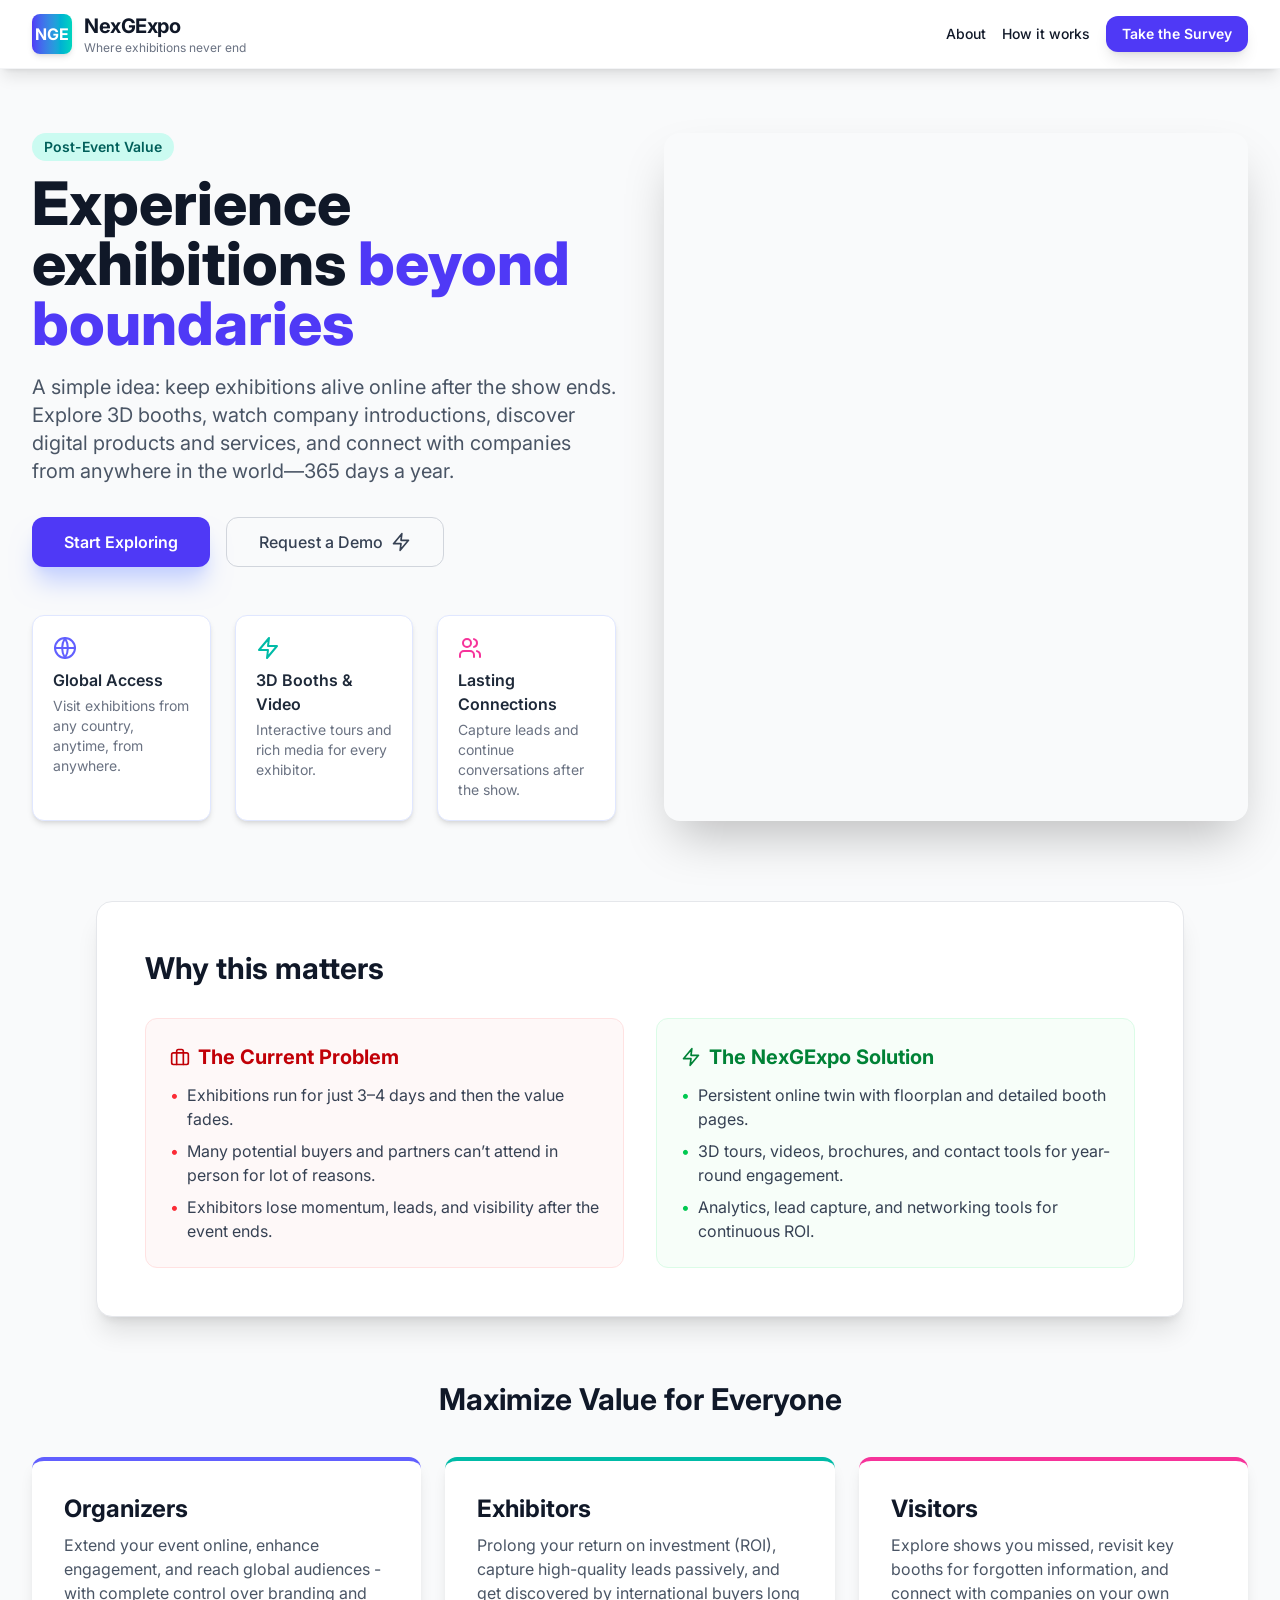
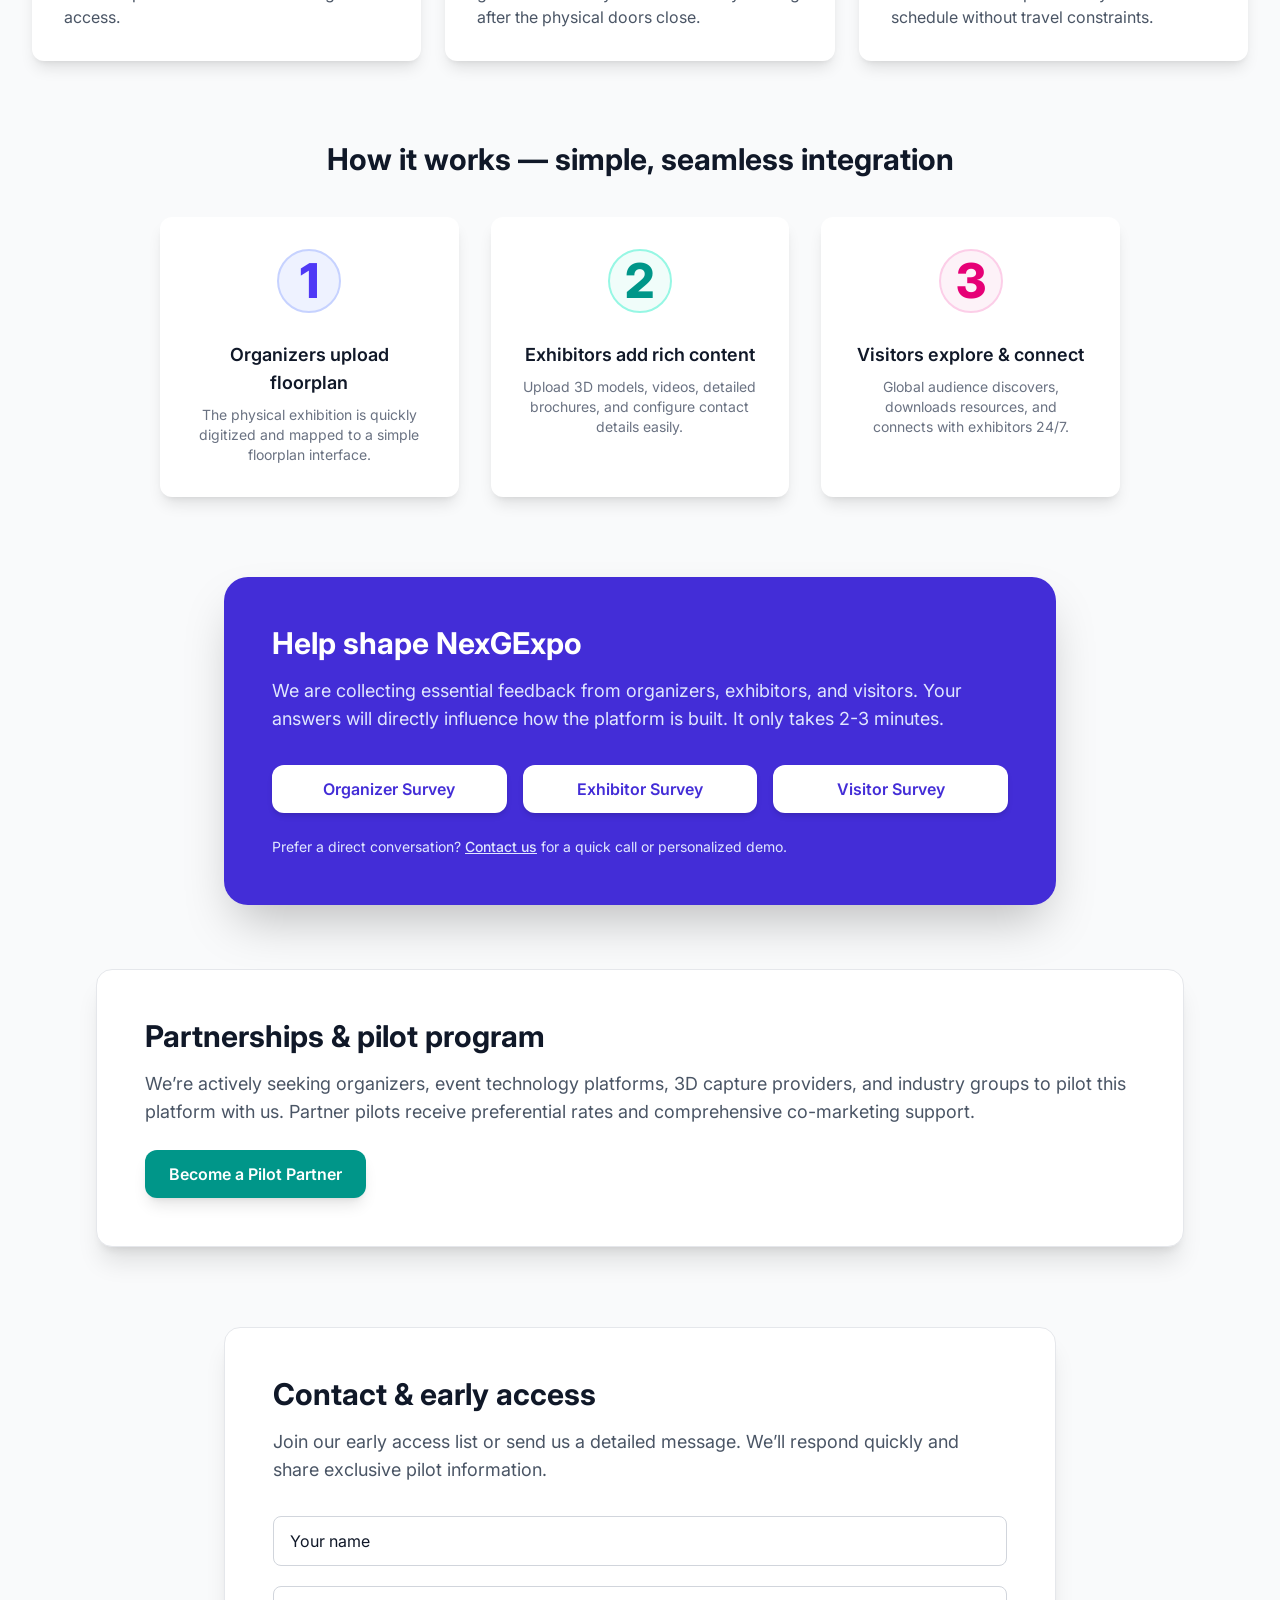
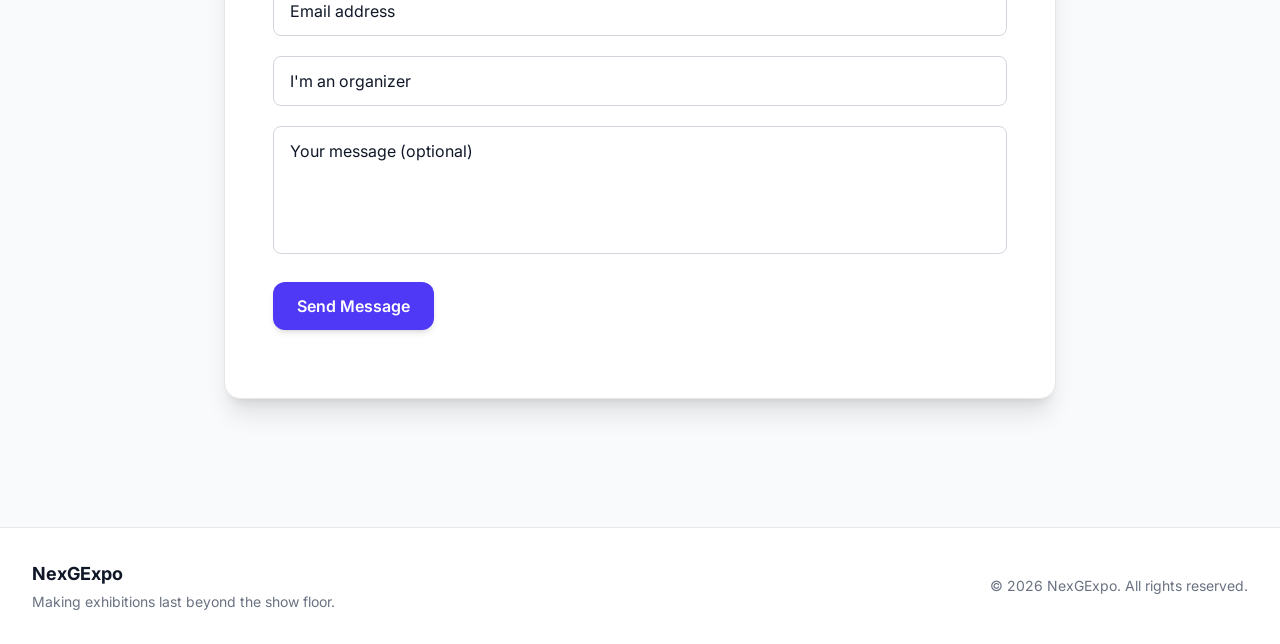
==== commit e51aef82: "Update print statement from 'Hello' to 'Goodbye'" ====
--- a/index.html
+++ b/index.html
@@ -63,7 +63,7 @@
             <!-- Hero Content -->
             <div>
                 <span class="inline-block px-3 py-1 text-sm font-semibold bg-teal-100 text-teal-800 rounded-full mb-3">Post-Event Value</span>
-                <h2 class="text-5xl lg:text-6xl font-extrabold leading-tight text-gray-900">
+                <h2 class="text-5xl lg:text-6xl font-extrabold leading-none text-gray-900">
                     Experience exhibitions <span class="text-indigo-600">beyond boundaries</span>
                 </h2>
                 <p class="mt-5 text-xl text-gray-600">
@@ -539,3 +539,4 @@
 
 
 
+
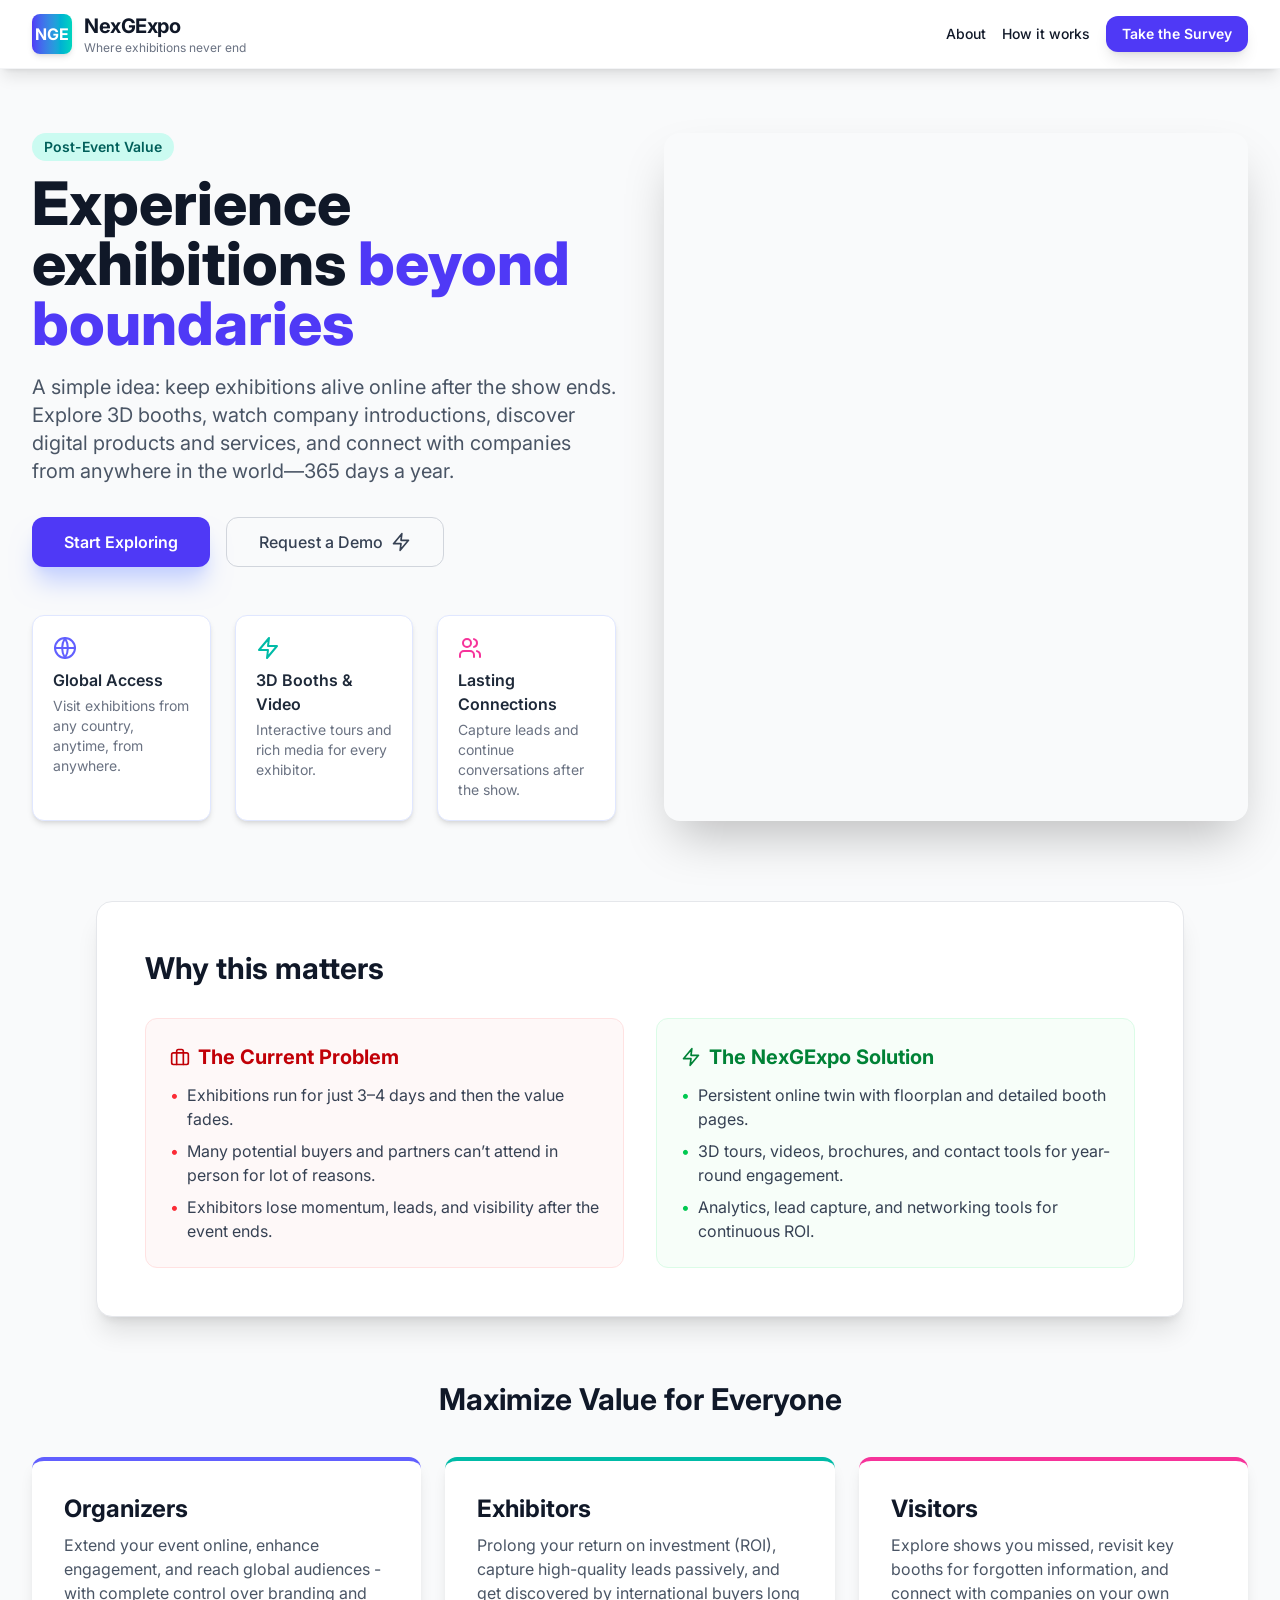
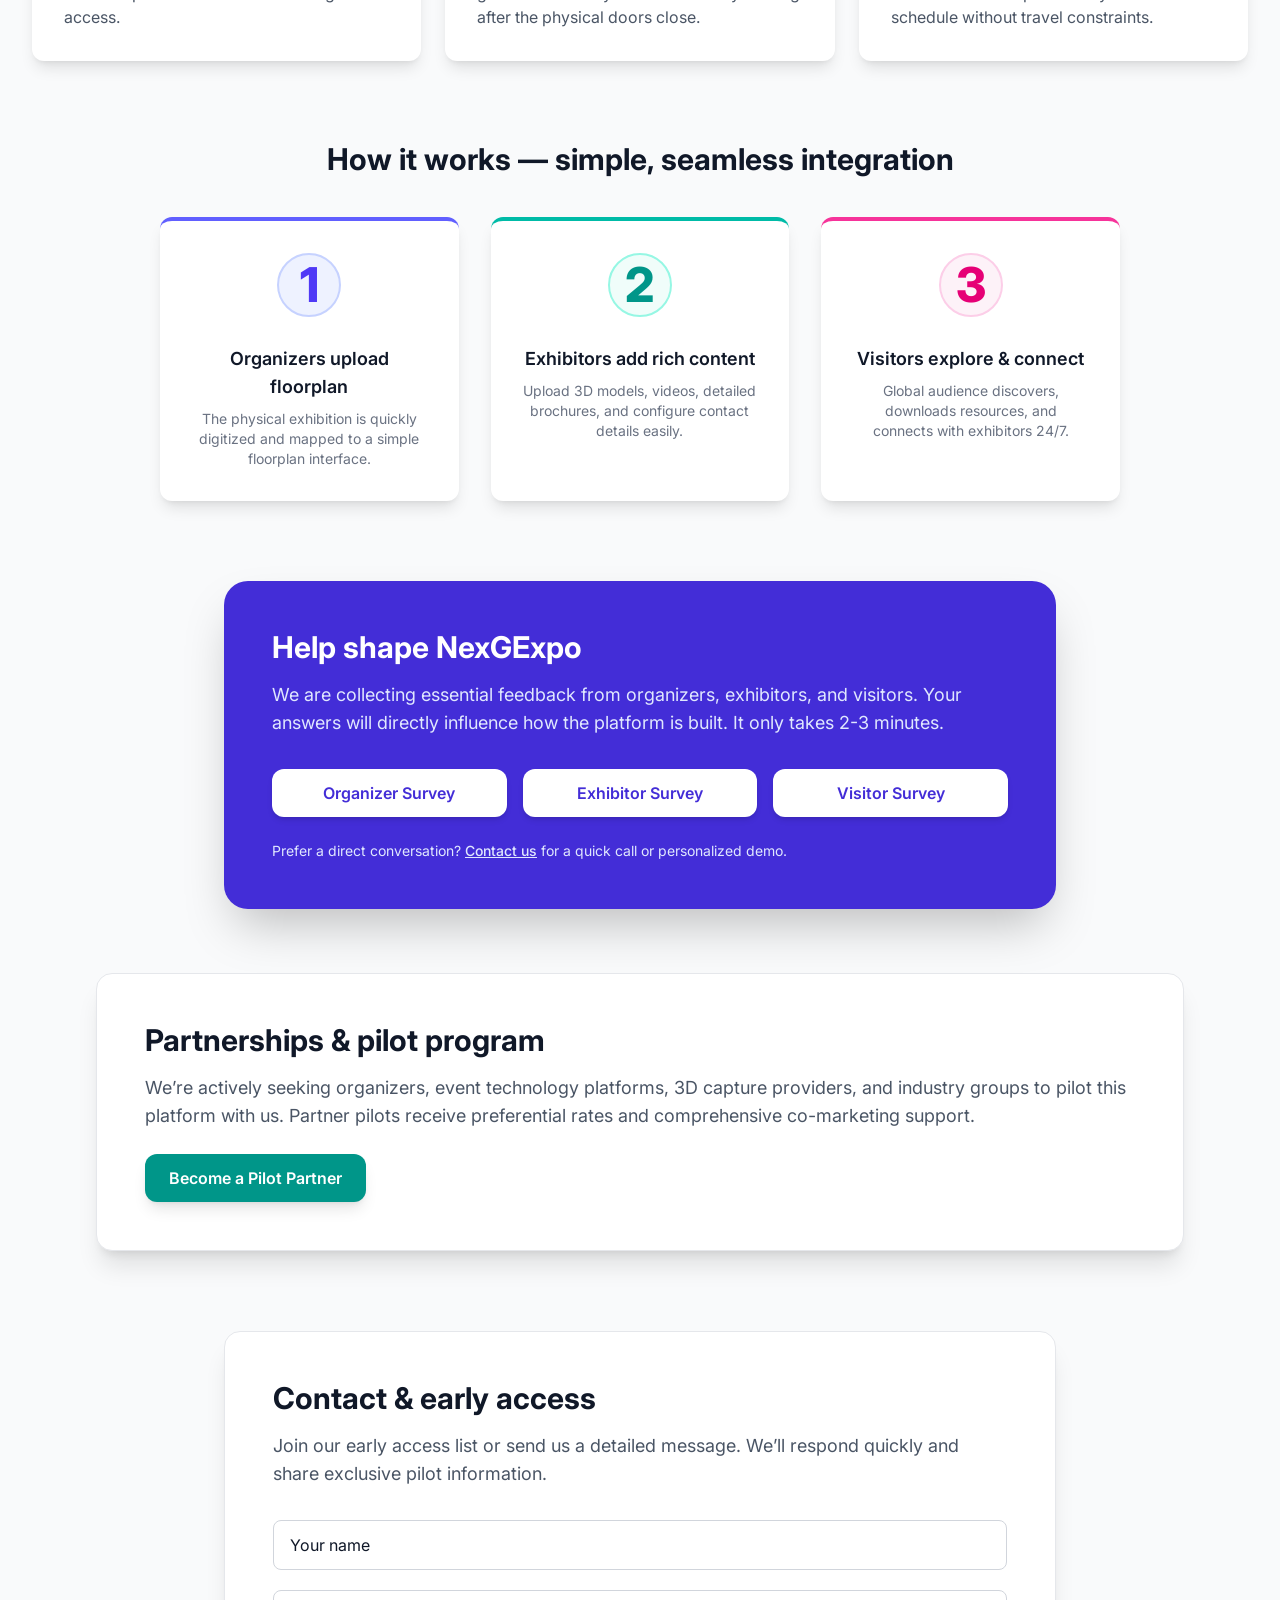
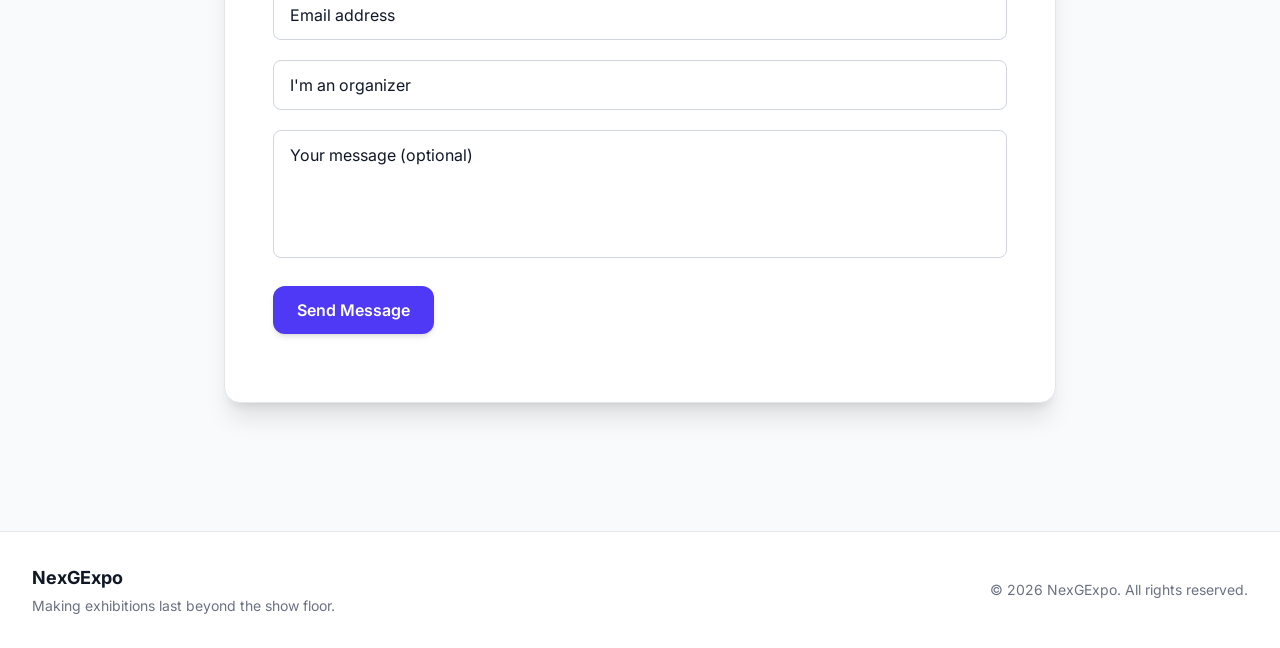
==== commit 6f96f391: "Update print statement from 'Hello' to 'Goodbye'" ====
--- a/index.html
+++ b/index.html
@@ -184,17 +184,17 @@
         <section id="how" class="max-w-5xl mx-auto px-4 sm:px-6 lg:px-8 mt-20">
             <h3 class="text-3xl font-bold text-center mb-10">How it works — simple, seamless integration</h3>
             <div class="mt-6 grid grid-cols-1 md:grid-cols-3 gap-8">
-                <div class="bg-white p-8 rounded-xl shadow-lg text-center ">
+                <div class="bg-white p-8 rounded-xl shadow-lg text-center border-t-4 border-indigo-500">
                     <div class="text-5xl font-extrabold text-indigo-600 bg-indigo-50 w-16 h-16 rounded-full inline-flex items-center justify-center mx-auto mb-4 border-2 border-indigo-200">1</div>
                     <p class="mt-3 font-semibold text-lg text-gray-900">Organizers upload floorplan</p>
                     <p class="text-sm text-gray-500 mt-2">The physical exhibition is quickly digitized and mapped to a simple floorplan interface.</p>
                 </div>
-                <div class="bg-white p-8 rounded-xl shadow-lg text-center ">
+                <div class="bg-white p-8 rounded-xl shadow-lg text-center border-t-4 border-teal-500">
                     <div class="text-5xl font-extrabold text-teal-600 bg-teal-50 w-16 h-16 rounded-full inline-flex items-center justify-center mx-auto mb-4 border-2 border-teal-200">2</div>
                     <p class="mt-3 font-semibold text-lg text-gray-900">Exhibitors add rich content</p>
                     <p class="text-sm text-gray-500 mt-2">Upload 3D models, videos, detailed brochures, and configure contact details easily.</p>
                 </div>
-                <div class="bg-white p-8 rounded-xl shadow-lg text-center ">
+                <div class="bg-white p-8 rounded-xl shadow-lg text-center border-t-4 border-pink-500">
                     <div class="text-5xl font-extrabold text-pink-600 bg-pink-50 w-16 h-16 rounded-full inline-flex items-center justify-center mx-auto mb-4 border-2 border-pink-200">3</div>
                     <p class="mt-3 font-semibold text-lg text-gray-900">Visitors explore & connect</p>
                     <p class="text-sm text-gray-500 mt-2">Global audience discovers, downloads resources, and connects with exhibitors 24/7.</p>
@@ -540,3 +540,4 @@
 
 
 
+
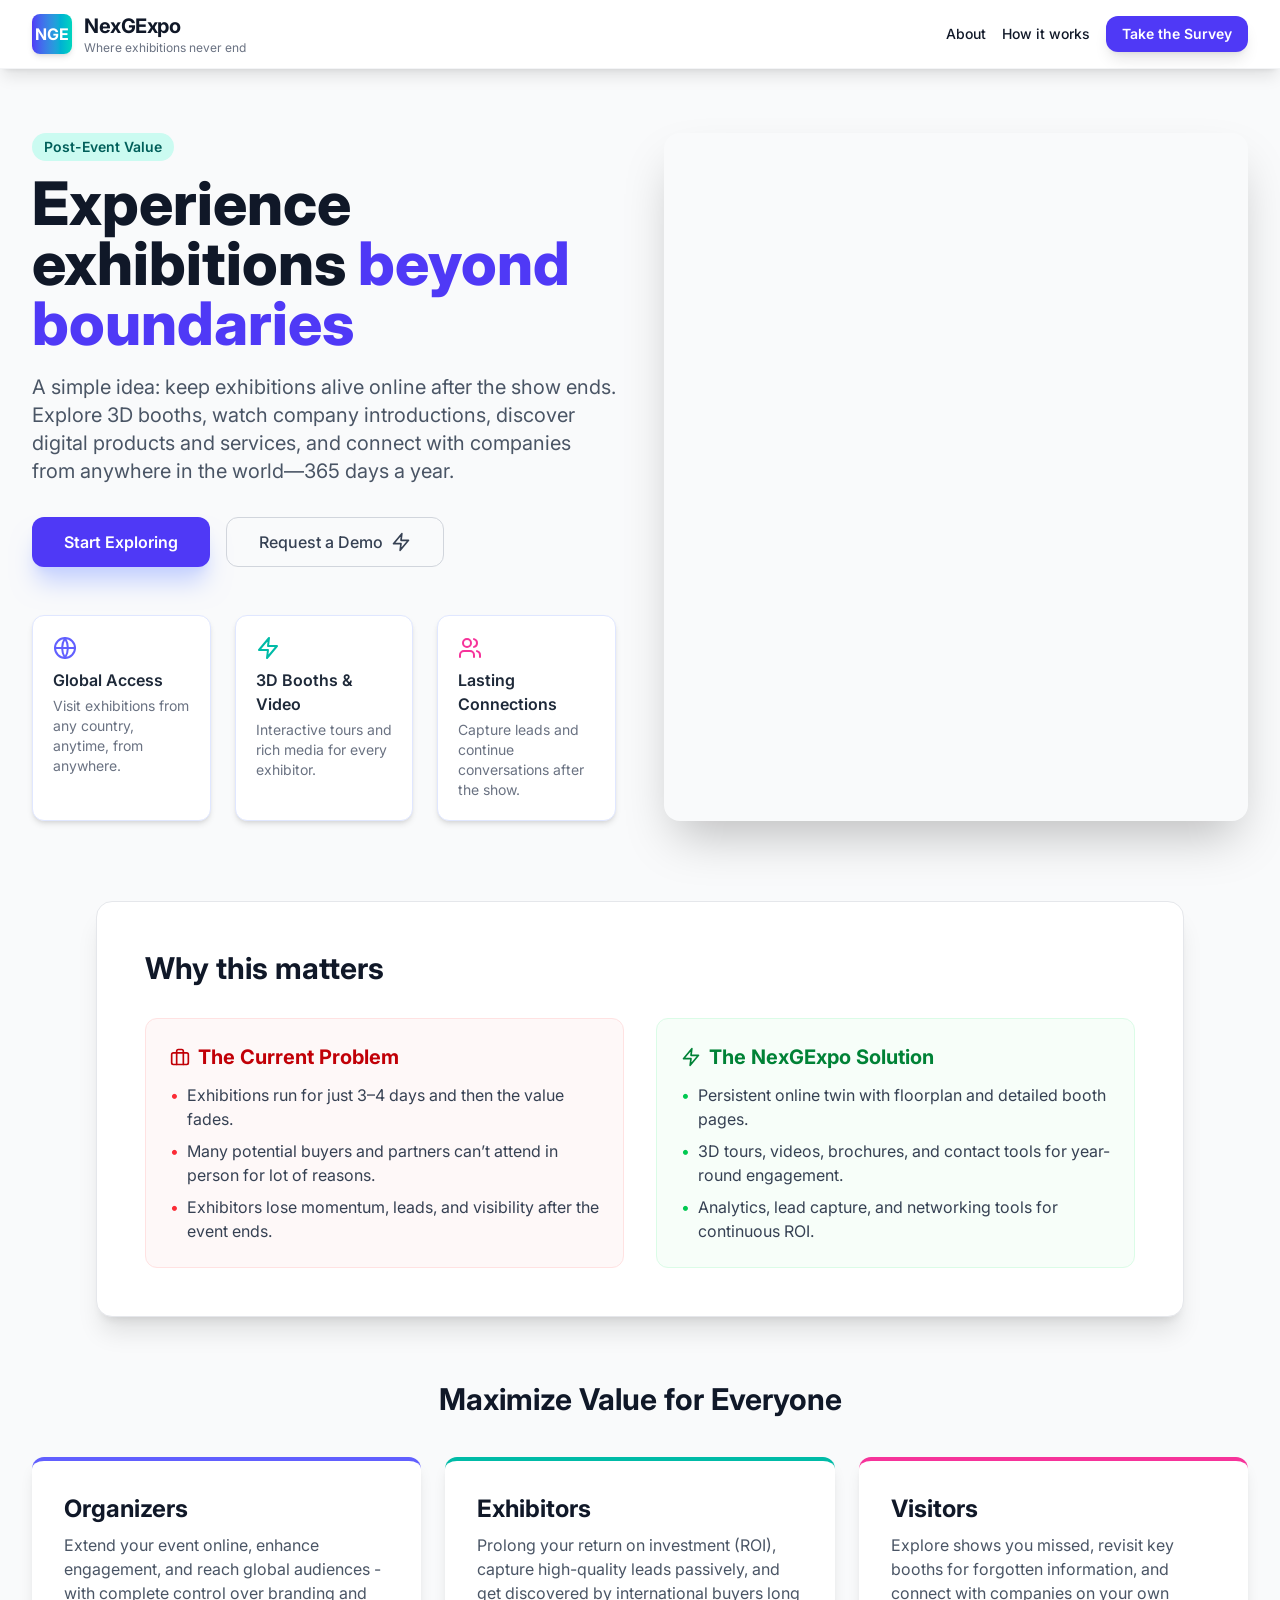
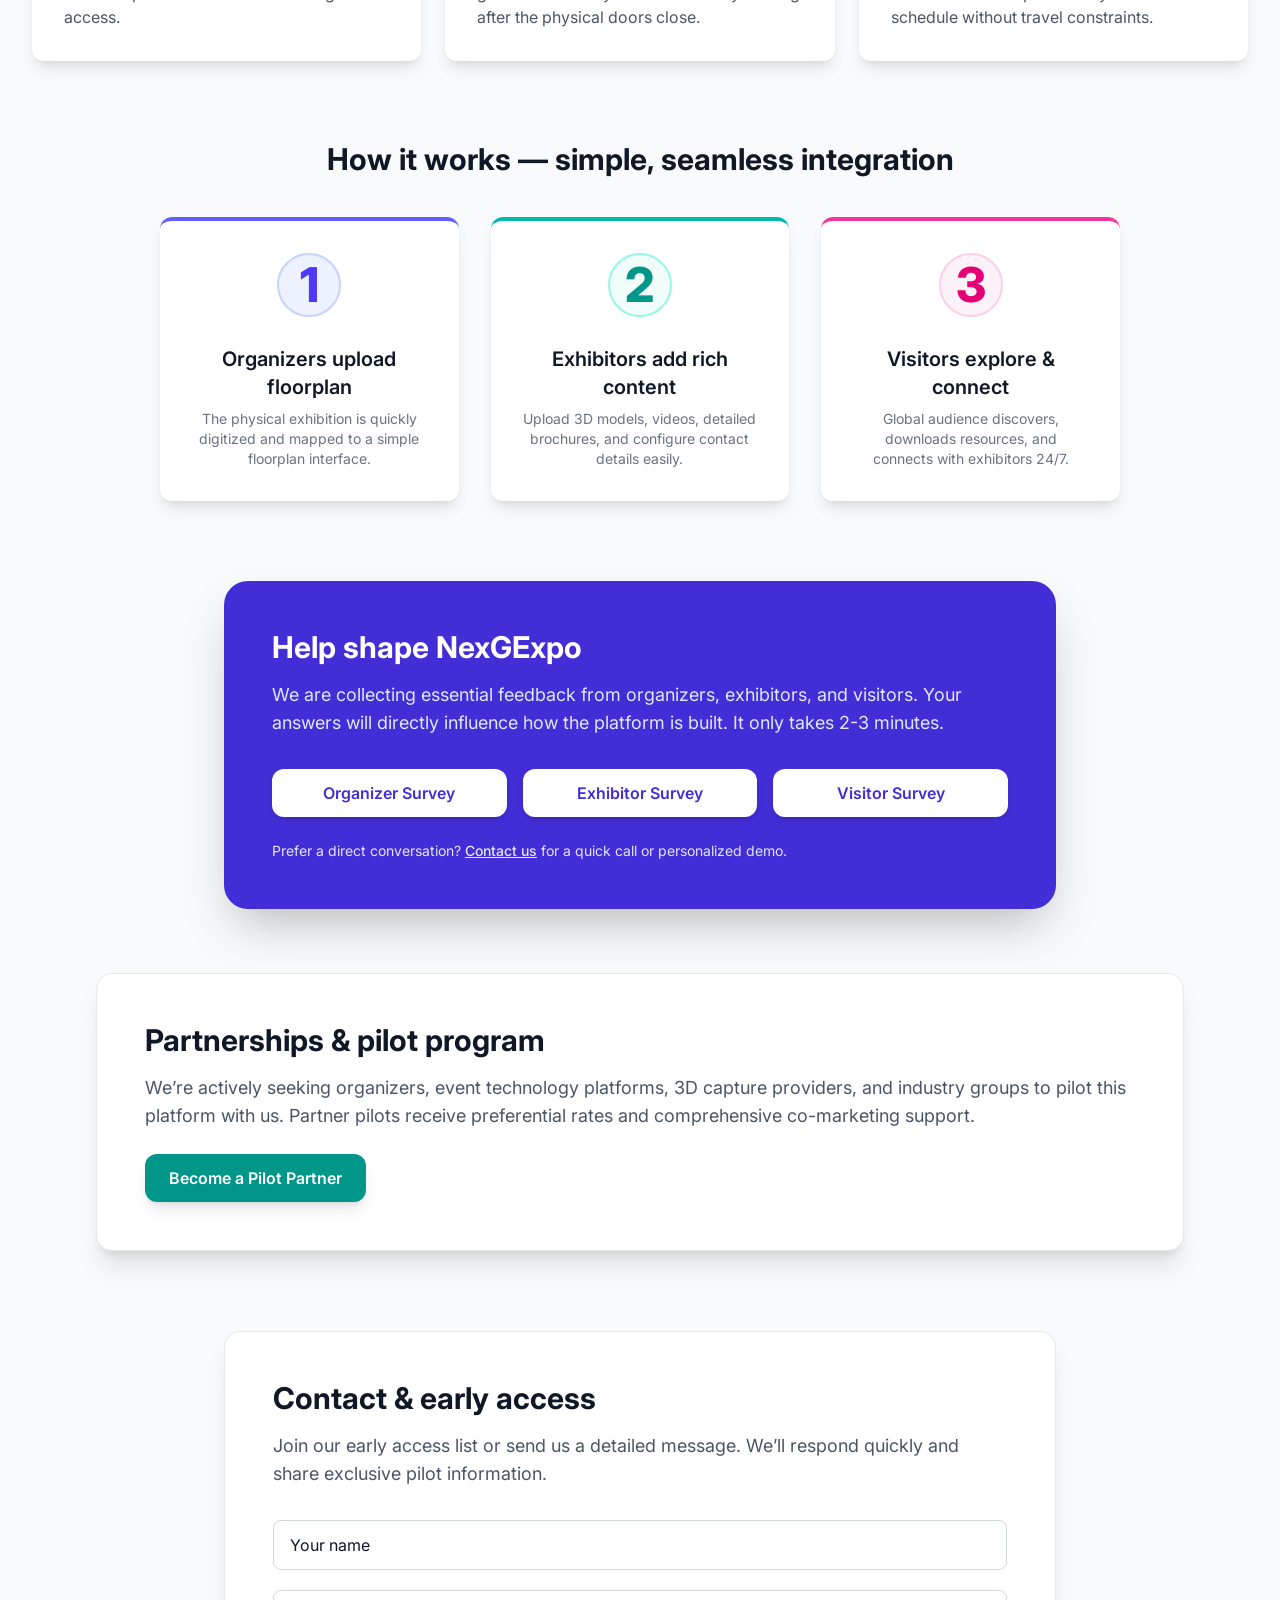
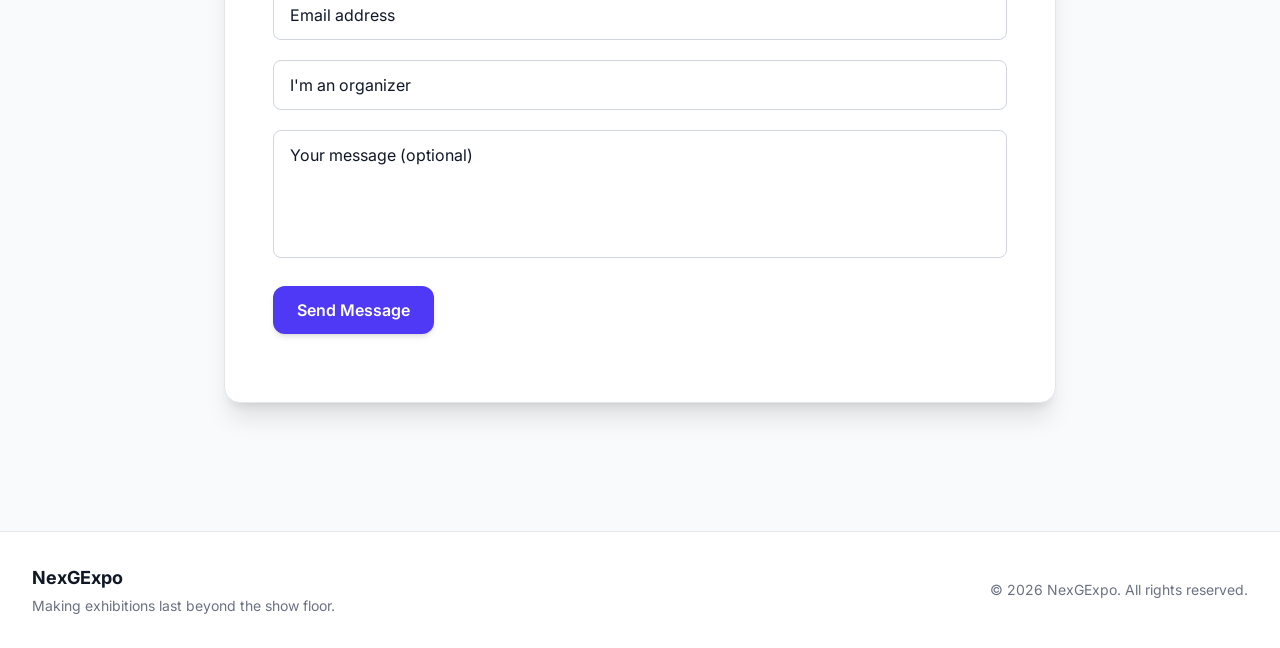
==== commit db7f0c8f: "Update print statement from 'Hello' to 'Goodbye'" ====
--- a/index.html
+++ b/index.html
@@ -186,17 +186,17 @@
             <div class="mt-6 grid grid-cols-1 md:grid-cols-3 gap-8">
                 <div class="bg-white p-8 rounded-xl shadow-lg text-center border-t-4 border-indigo-500">
                     <div class="text-5xl font-extrabold text-indigo-600 bg-indigo-50 w-16 h-16 rounded-full inline-flex items-center justify-center mx-auto mb-4 border-2 border-indigo-200">1</div>
-                    <p class="mt-3 font-semibold text-lg text-gray-900">Organizers upload floorplan</p>
+                    <p class="mt-3 font-semibold text-xl text-gray-900">Organizers upload floorplan</p>
                     <p class="text-sm text-gray-500 mt-2">The physical exhibition is quickly digitized and mapped to a simple floorplan interface.</p>
                 </div>
                 <div class="bg-white p-8 rounded-xl shadow-lg text-center border-t-4 border-teal-500">
                     <div class="text-5xl font-extrabold text-teal-600 bg-teal-50 w-16 h-16 rounded-full inline-flex items-center justify-center mx-auto mb-4 border-2 border-teal-200">2</div>
-                    <p class="mt-3 font-semibold text-lg text-gray-900">Exhibitors add rich content</p>
+                    <p class="mt-3 font-semibold text-xl text-gray-900">Exhibitors add rich content</p>
                     <p class="text-sm text-gray-500 mt-2">Upload 3D models, videos, detailed brochures, and configure contact details easily.</p>
                 </div>
                 <div class="bg-white p-8 rounded-xl shadow-lg text-center border-t-4 border-pink-500">
                     <div class="text-5xl font-extrabold text-pink-600 bg-pink-50 w-16 h-16 rounded-full inline-flex items-center justify-center mx-auto mb-4 border-2 border-pink-200">3</div>
-                    <p class="mt-3 font-semibold text-lg text-gray-900">Visitors explore & connect</p>
+                    <p class="mt-3 font-semibold text-xl text-gray-900">Visitors explore & connect</p>
                     <p class="text-sm text-gray-500 mt-2">Global audience discovers, downloads resources, and connects with exhibitors 24/7.</p>
                 </div>
             </div>
@@ -541,3 +541,4 @@
 
 
 
+
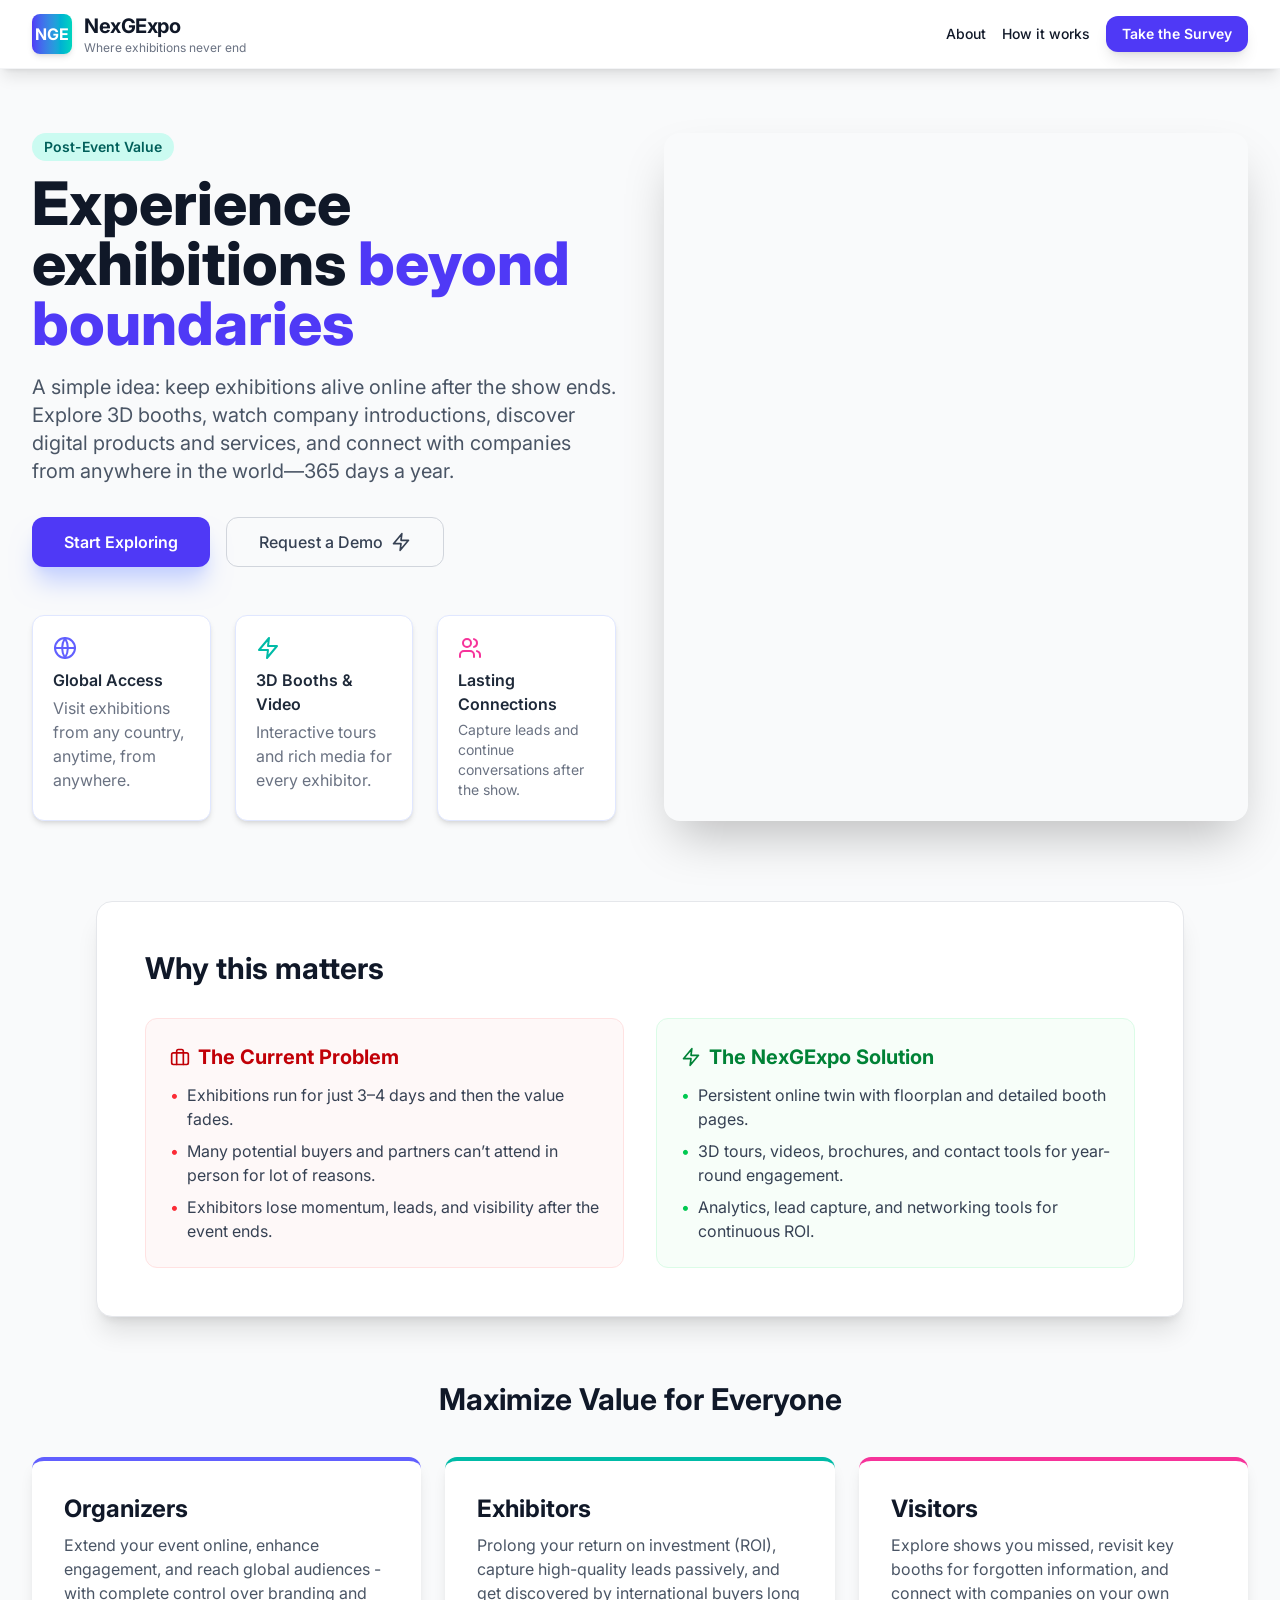
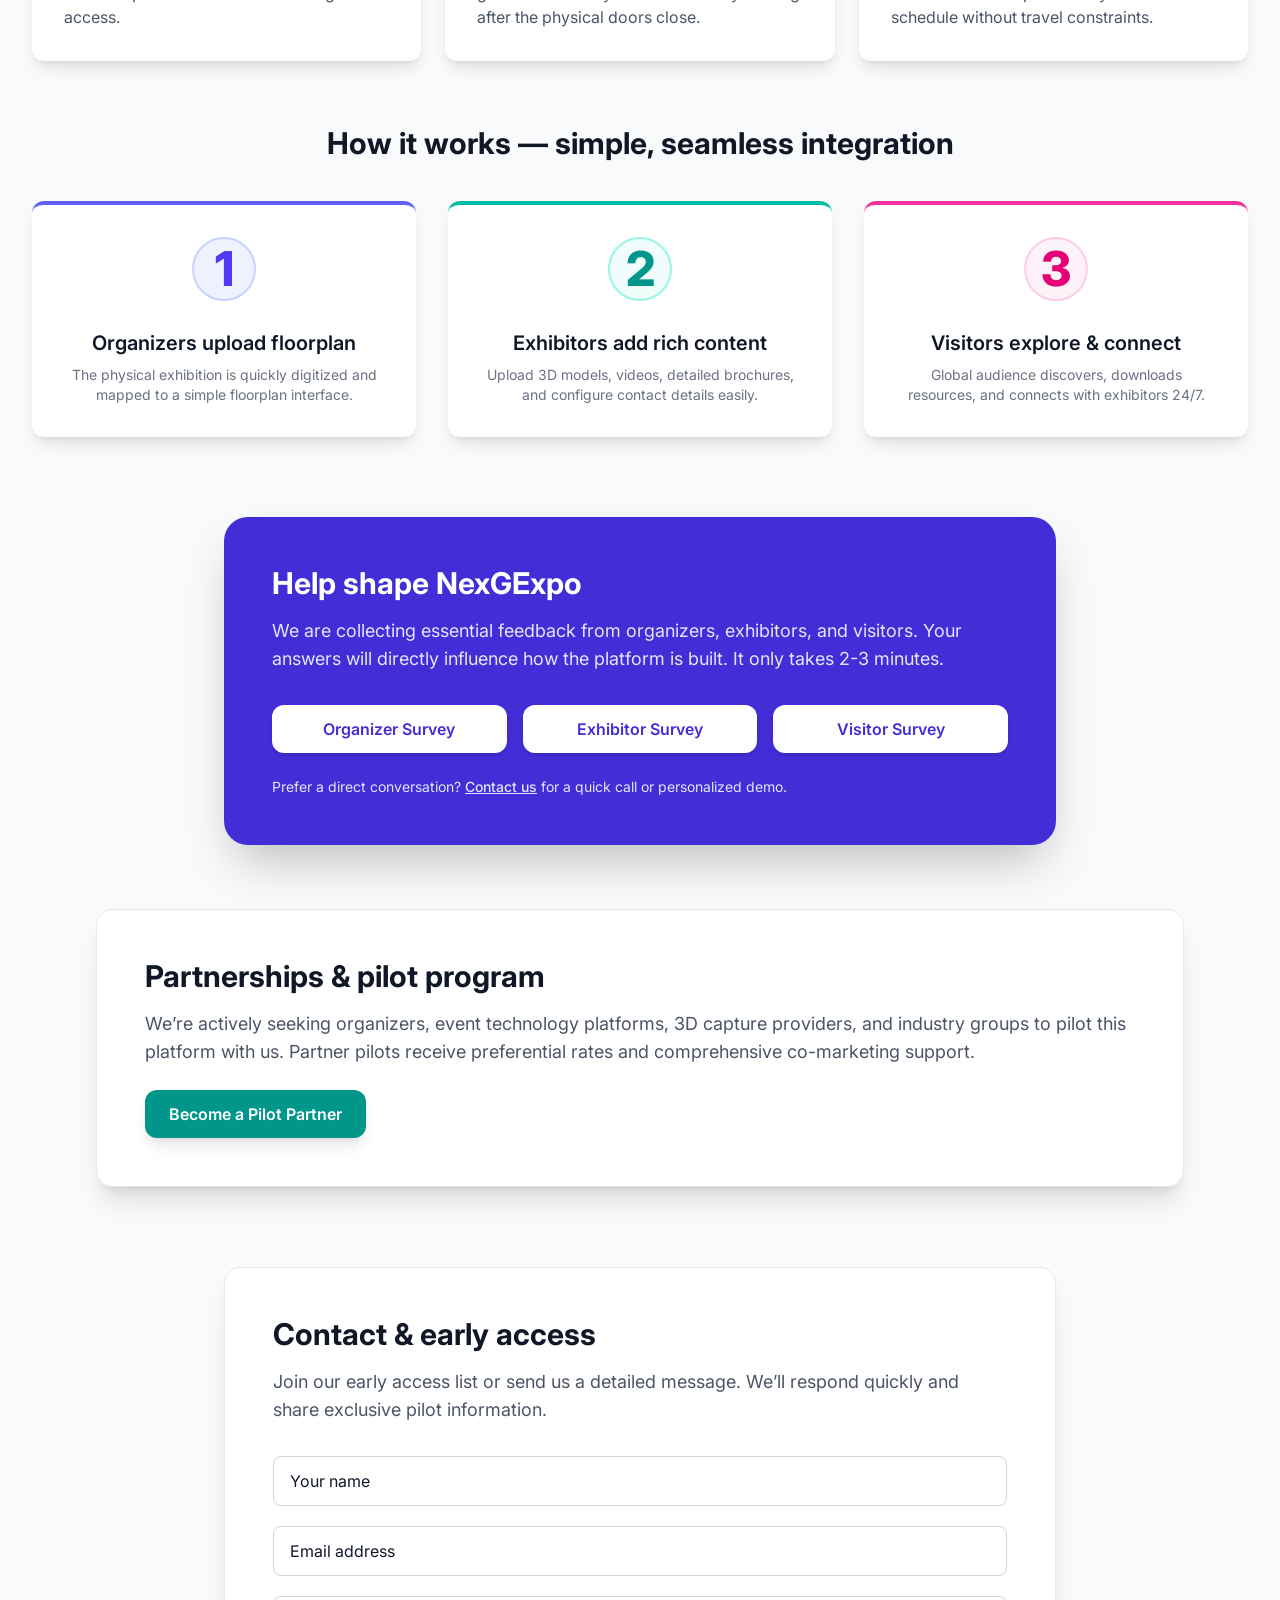
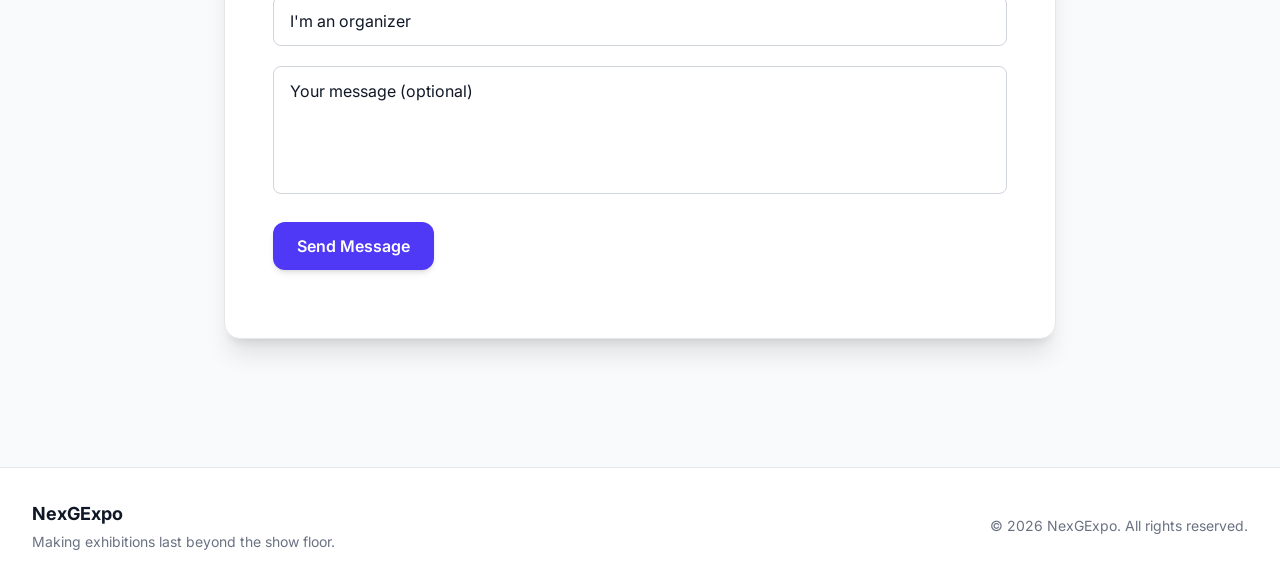
==== commit 9824cf5d: "Update index.html" ====
--- a/index.html
+++ b/index.html
@@ -88,13 +88,13 @@
                         <!-- Globe Icon -->
                         <svg xmlns="http://www.w3.org/2000/svg" width="24" height="24" viewBox="0 0 24 24" fill="none" stroke="currentColor" stroke-width="2" stroke-linecap="round" stroke-linejoin="round" class="w-6 h-6 text-indigo-500 mb-2"><circle cx="12" cy="12" r="10"/><path d="M12 2a20 20 0 0 0 0 20m0-20a20 20 0 0 1 0 20M2 12h20"/></svg>
                         <strong class="font-semibold text-gray-800">Global Access</strong>
-                        <p class="text-sm text-gray-500 mt-1">Visit exhibitions from any country, anytime, from anywhere.</p>
+                        <p class="text-base text-gray-500 mt-1">Visit exhibitions from any country, anytime, from anywhere.</p>
                     </li>
                     <li class="bg-white p-5 rounded-xl shadow-md border border-indigo-100">
                         <!-- Zap Icon (Lightning) -->
                         <svg xmlns="http://www.w3.org/2000/svg" width="24" height="24" viewBox="0 0 24 24" fill="none" stroke="currentColor" stroke-width="2" stroke-linecap="round" stroke-linejoin="round" class="w-6 h-6 text-teal-500 mb-2"><polygon points="13 2 3 14 12 14 11 22 21 10 12 10 13 2"/></svg>
                         <strong class="font-semibold text-gray-800">3D Booths & Video</strong>
-                        <p class="text-sm text-gray-500 mt-1">Interactive tours and rich media for every exhibitor.</p>
+                        <p class="text-base text-gray-500 mt-1">Interactive tours and rich media for every exhibitor.</p>
                     </li>
                     <li class="bg-white p-5 rounded-xl shadow-md border border-indigo-100">
                         <!-- Users Icon -->
@@ -181,7 +181,7 @@
         </section>
 
         <!-- HOW IT WORKS -->
-        <section id="how" class="max-w-5xl mx-auto px-4 sm:px-6 lg:px-8 mt-20">
+        <section id="how" class="max-w-7xl mx-auto px-4 sm:px-6 lg:px-8 mt-16">
             <h3 class="text-3xl font-bold text-center mb-10">How it works — simple, seamless integration</h3>
             <div class="mt-6 grid grid-cols-1 md:grid-cols-3 gap-8">
                 <div class="bg-white p-8 rounded-xl shadow-lg text-center border-t-4 border-indigo-500">
@@ -542,3 +542,4 @@
 
 
 
+
